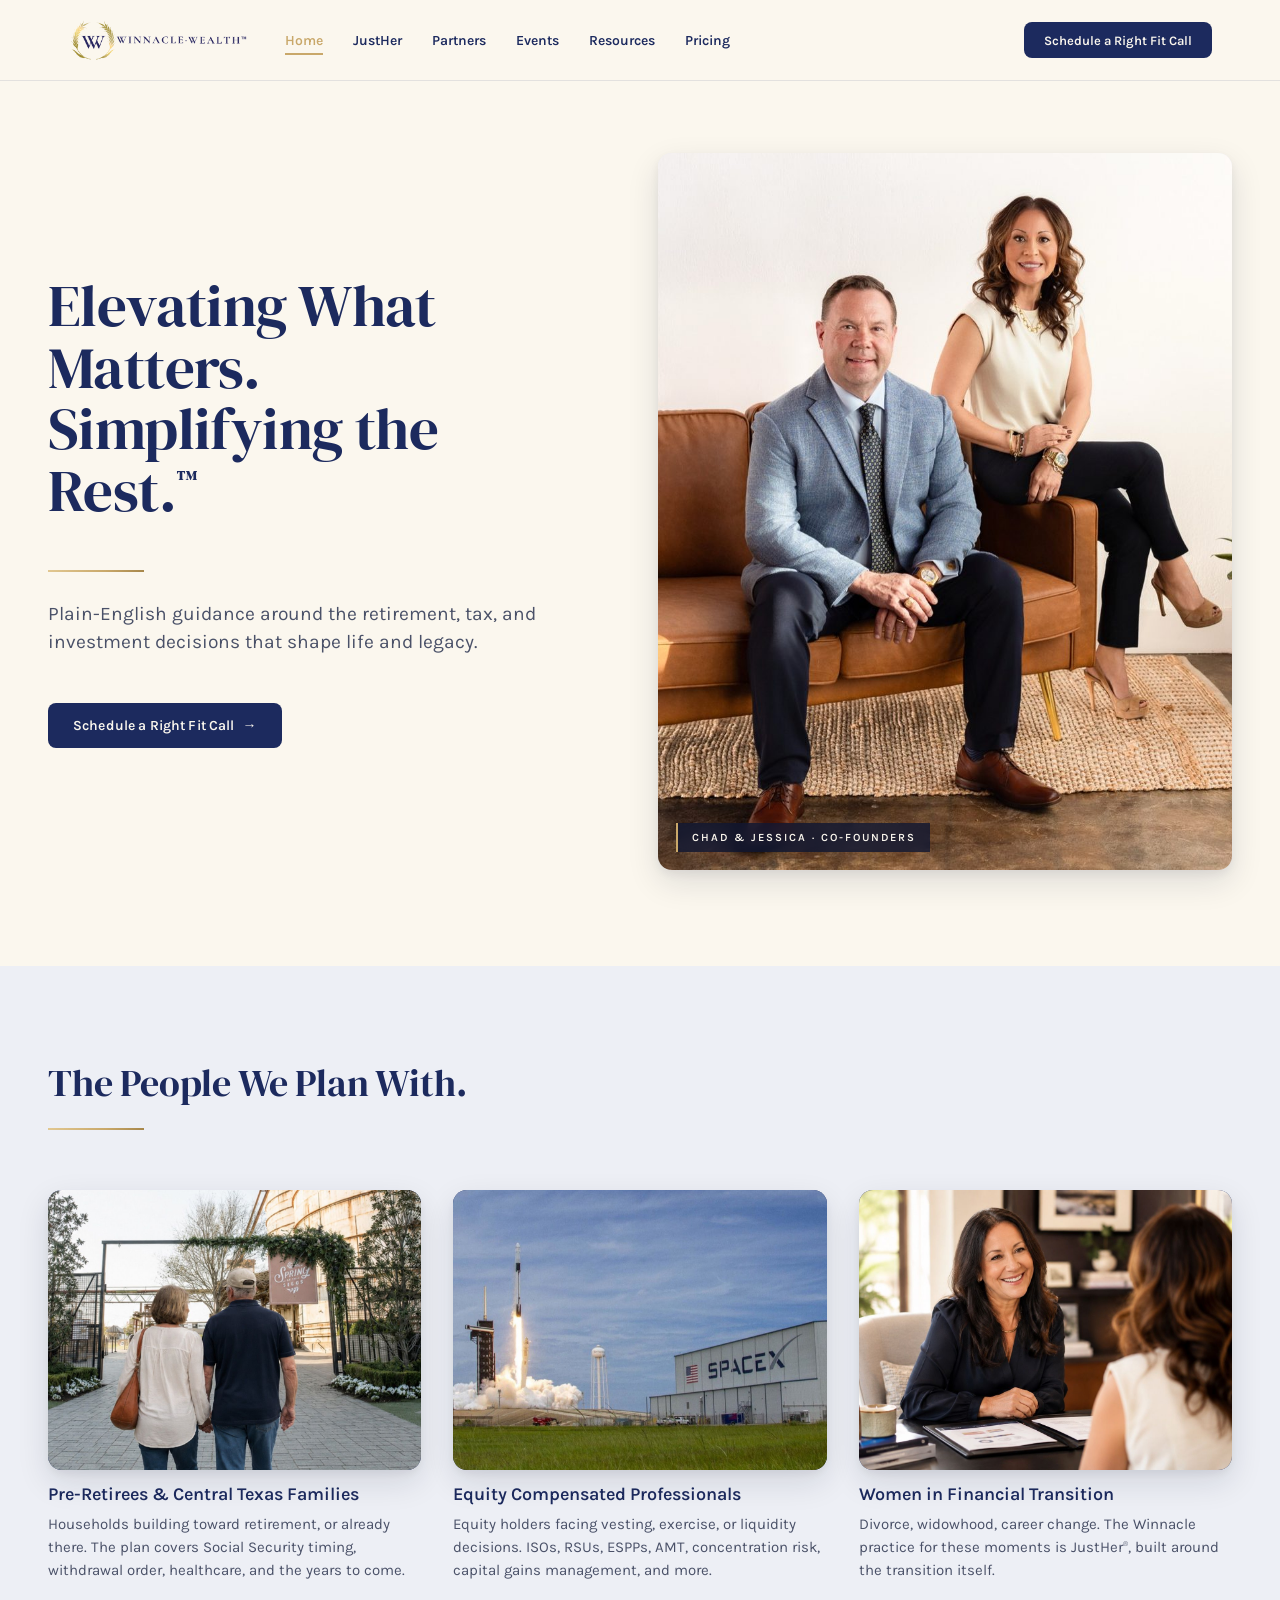
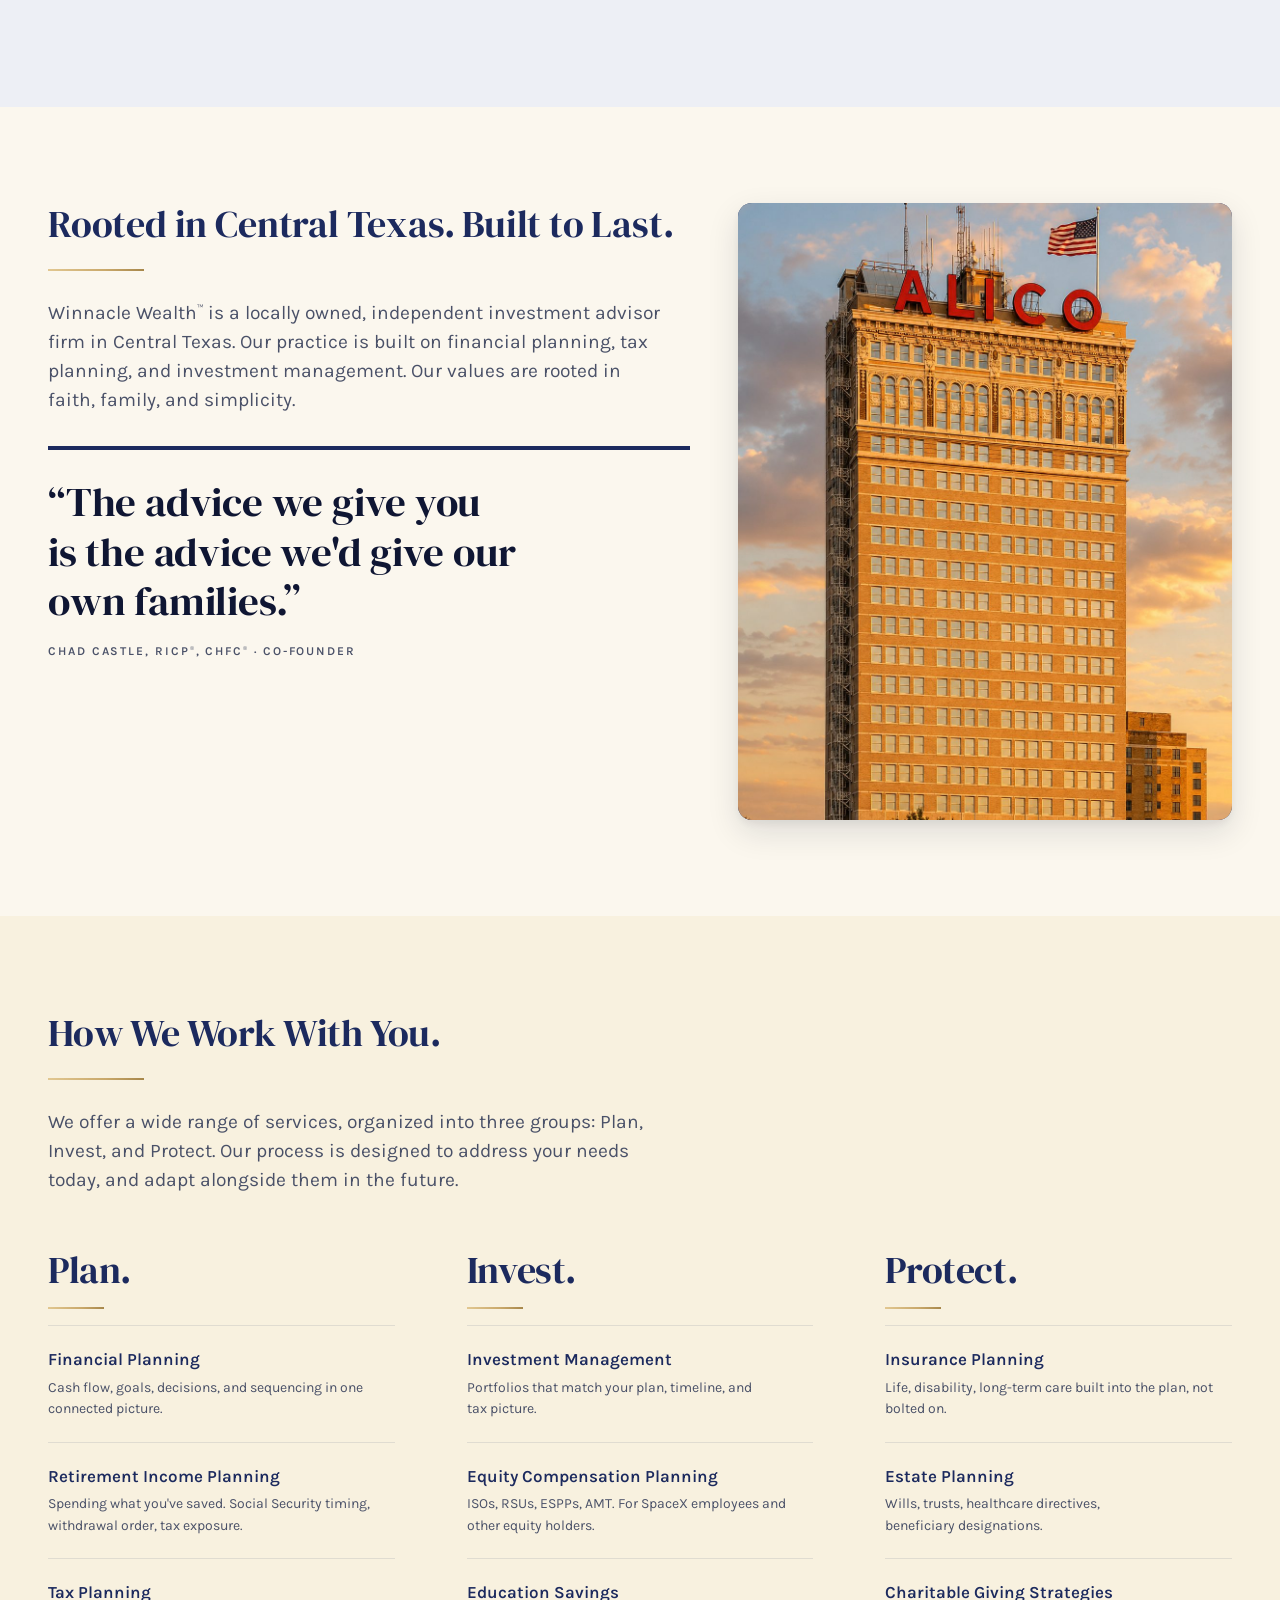
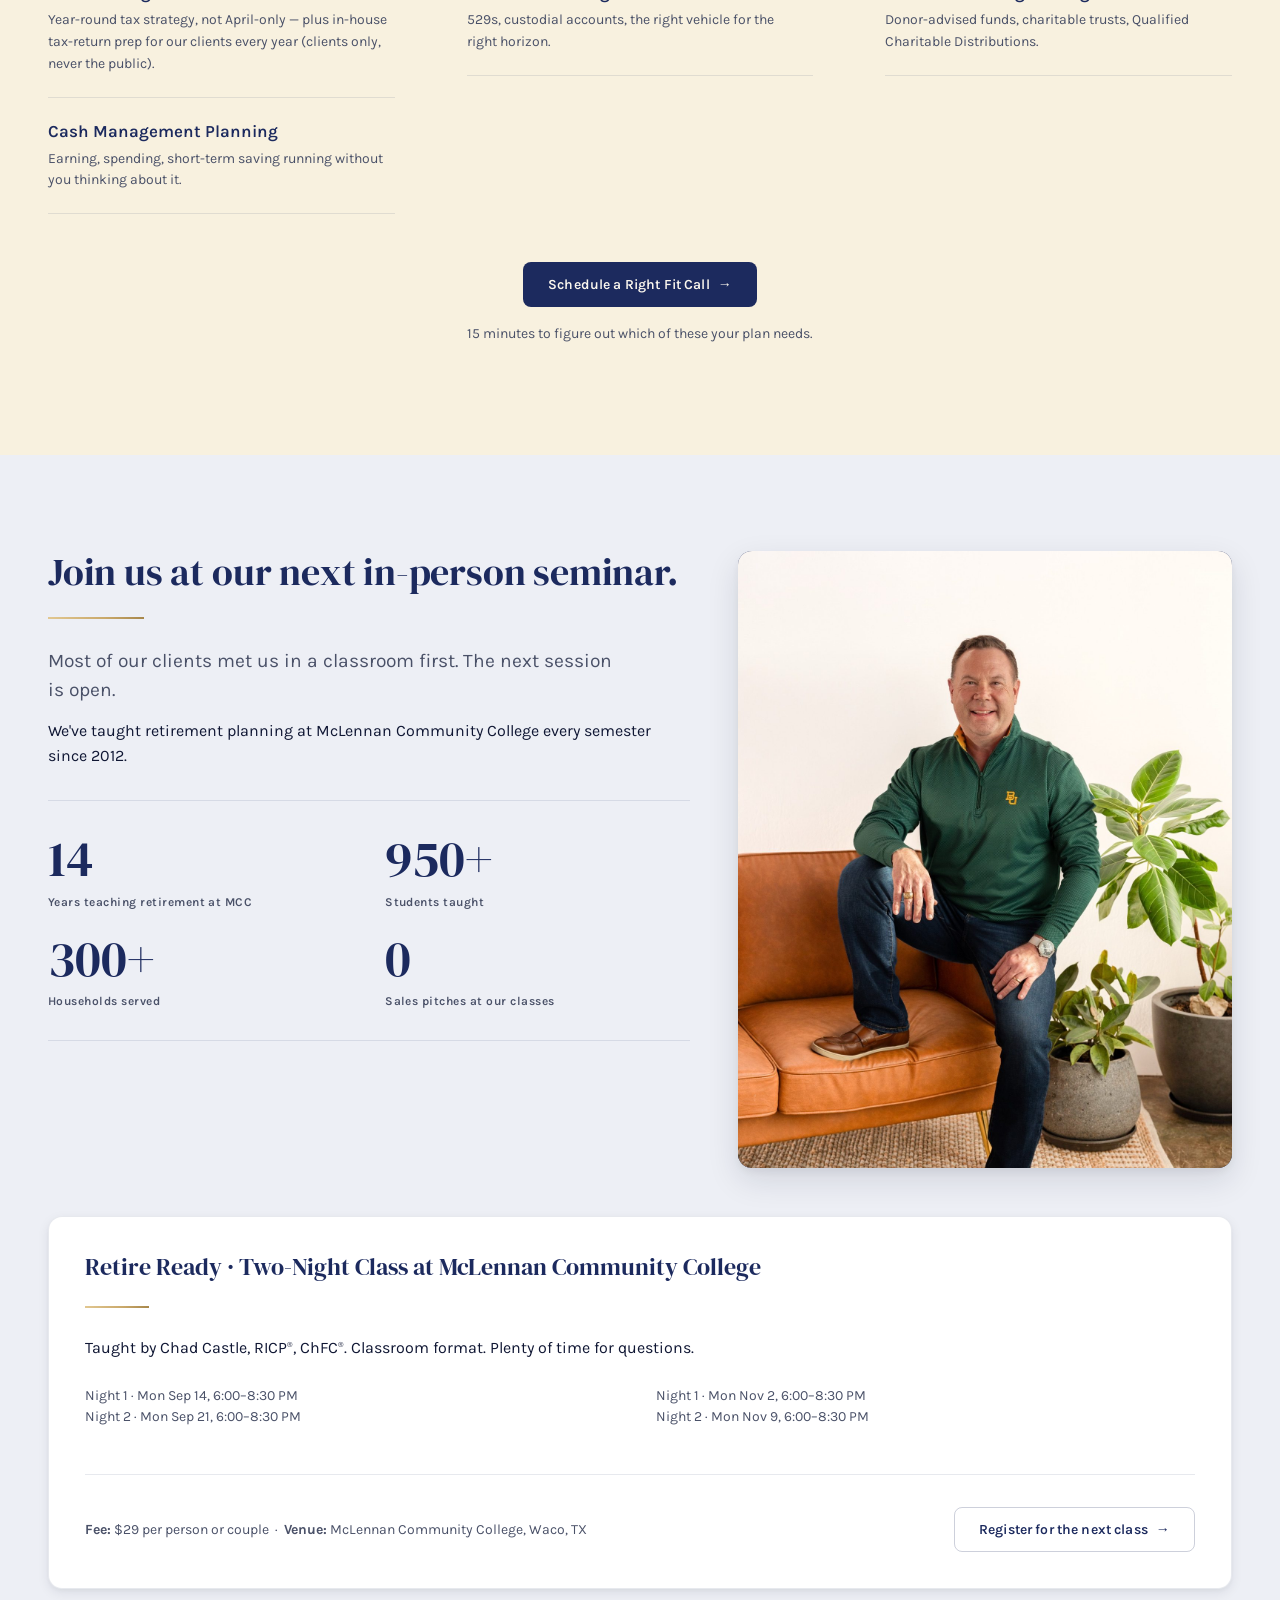
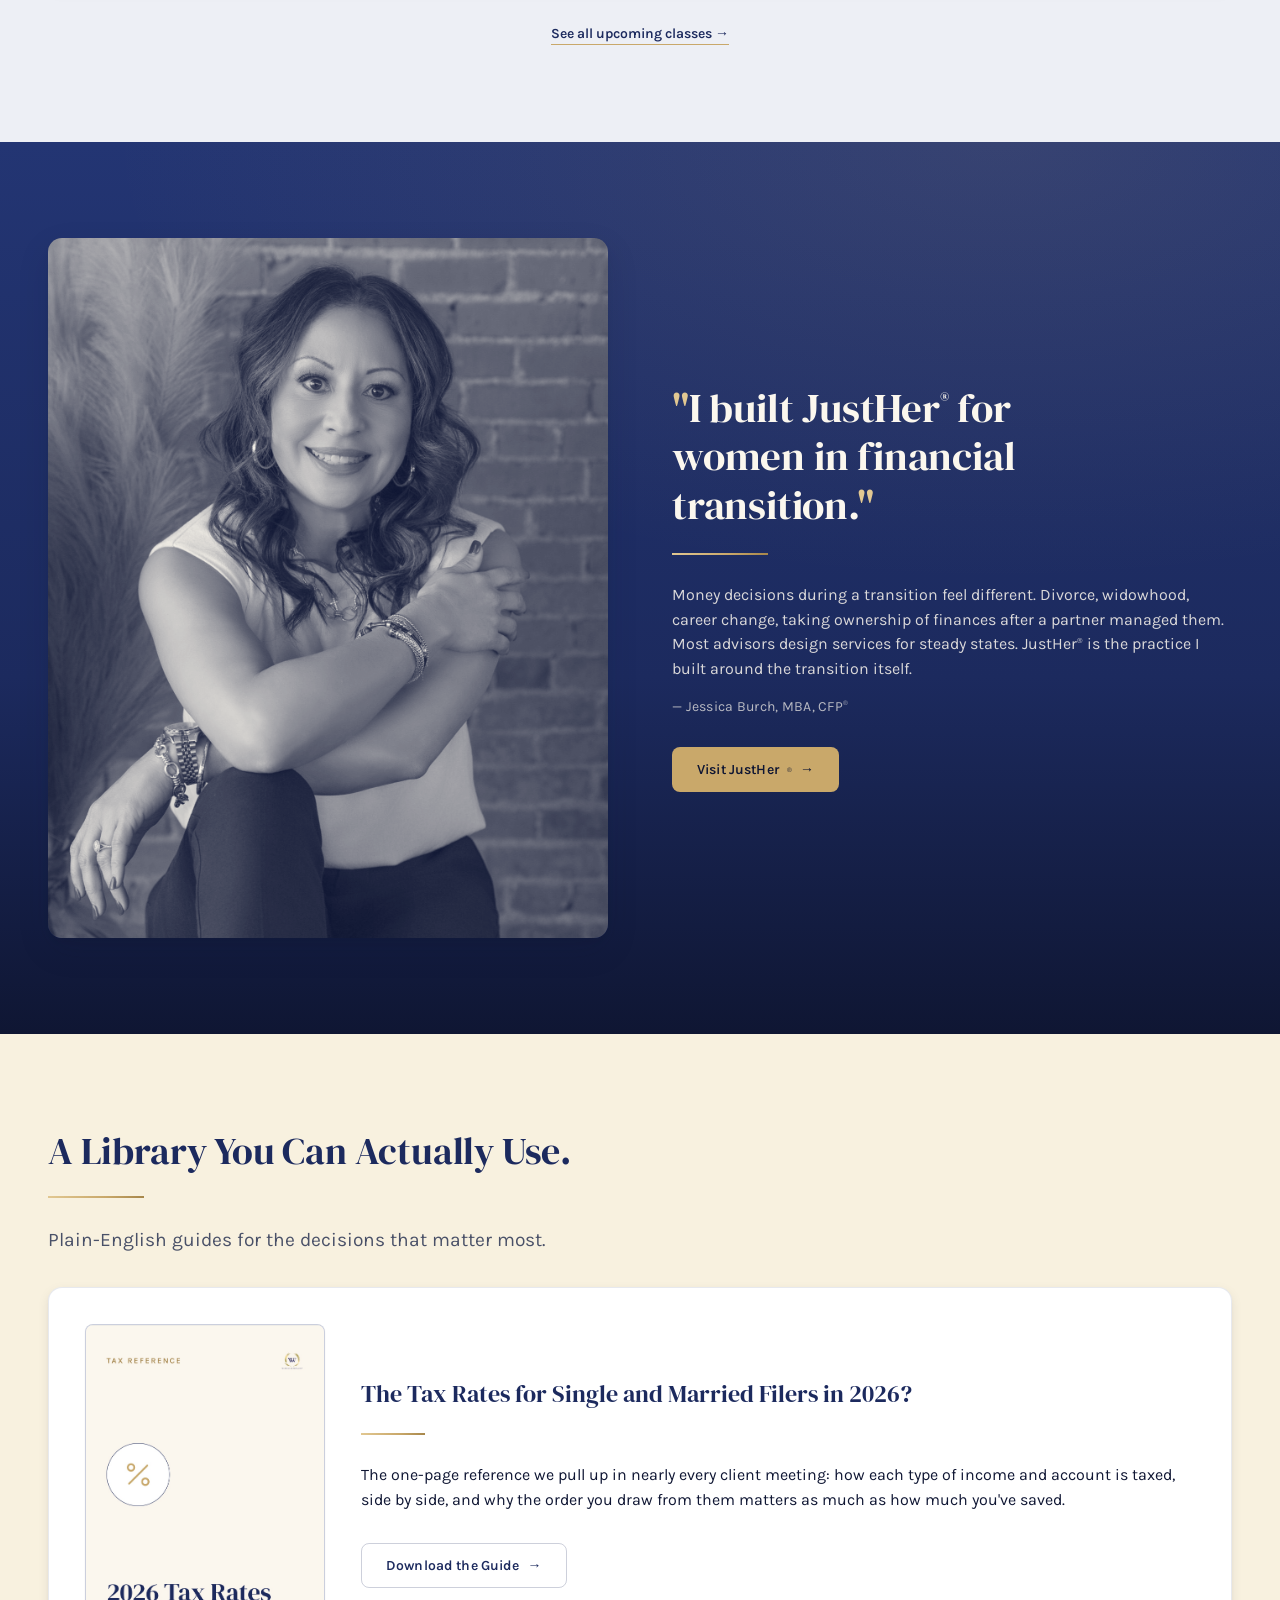
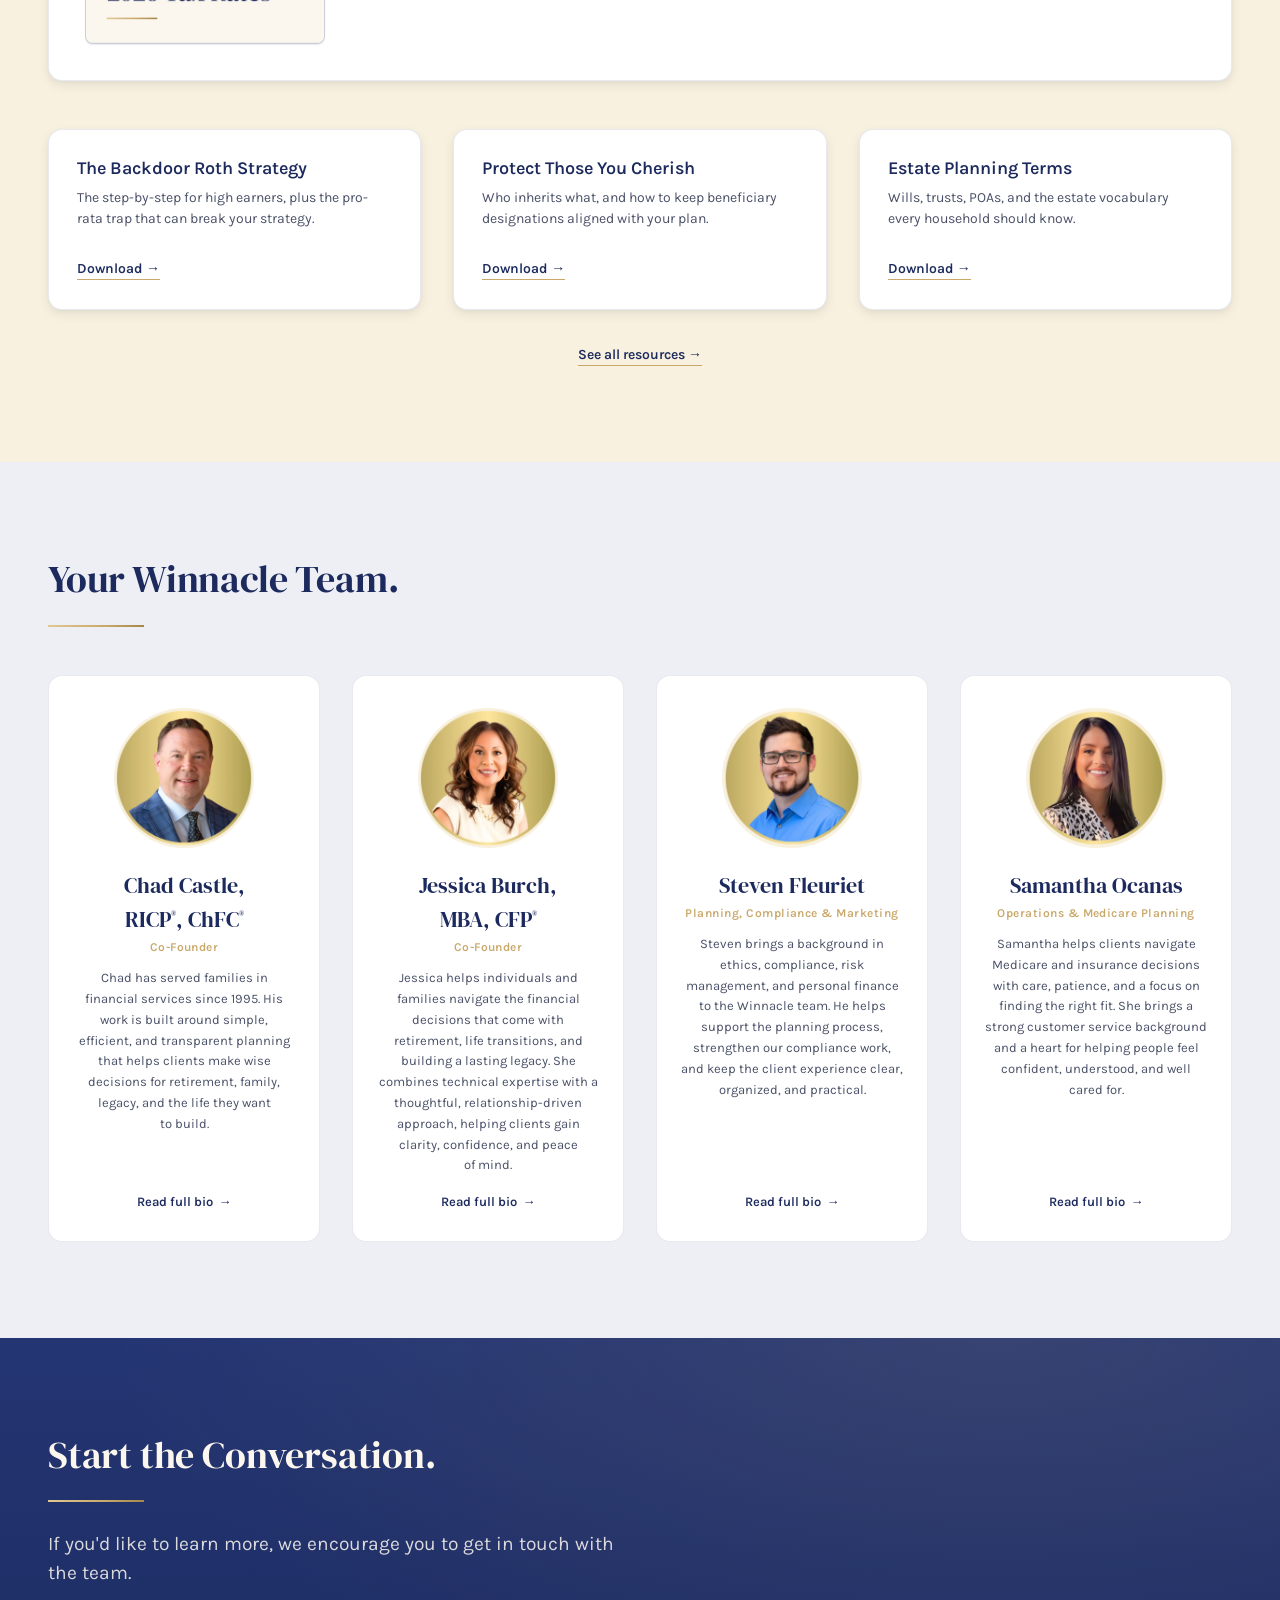
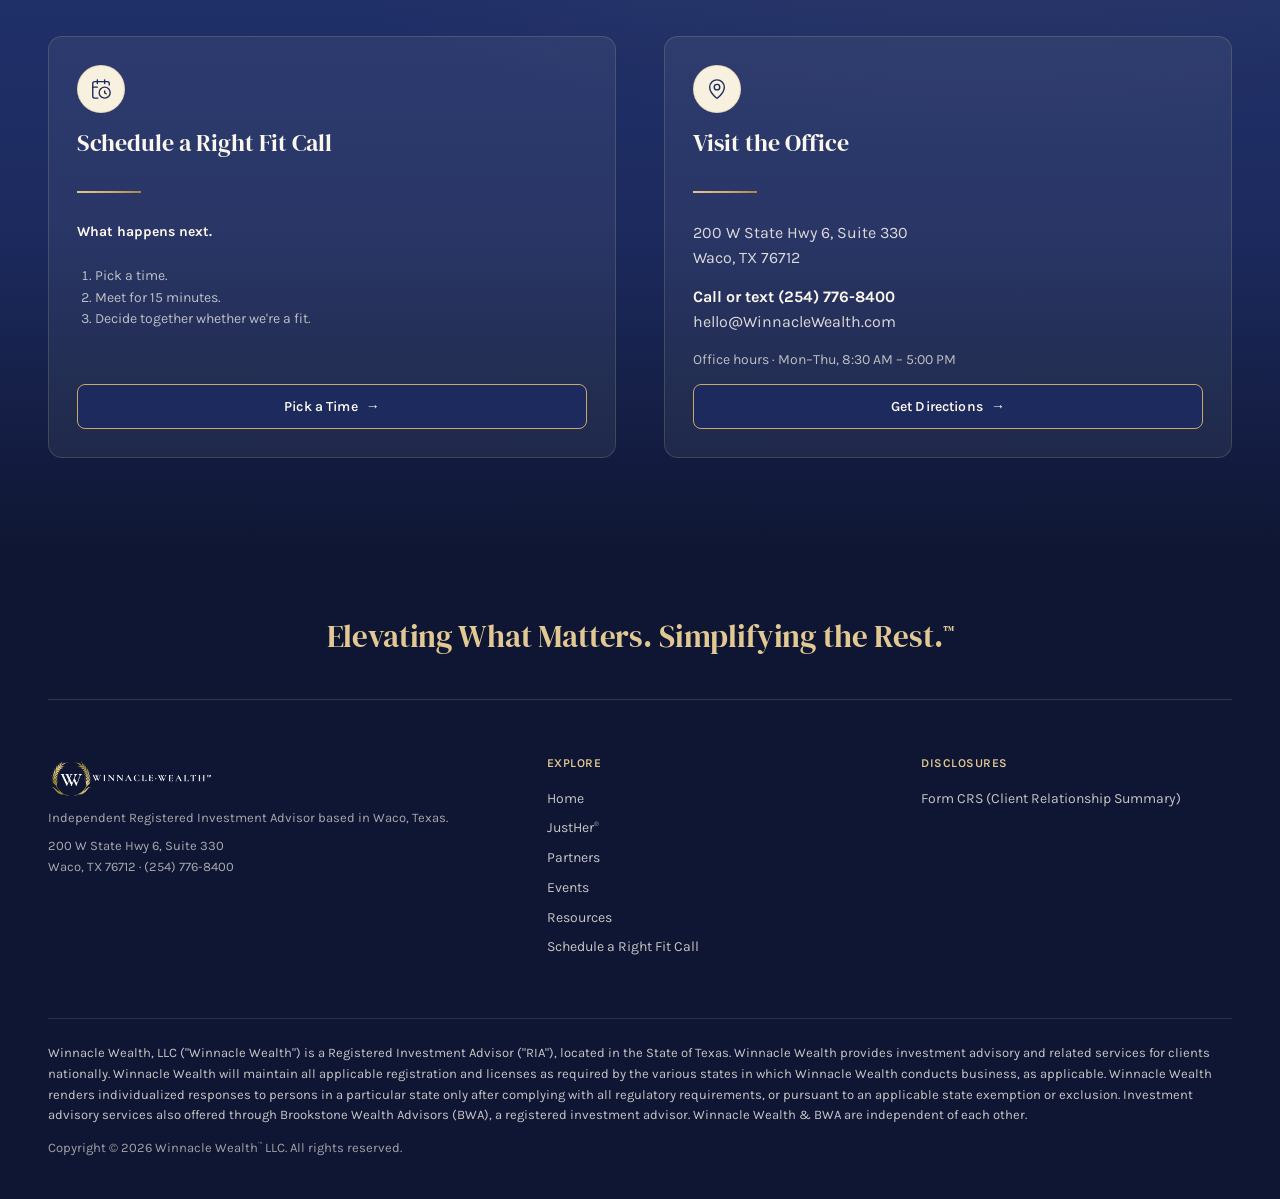
==== index.html @ 85728e02 "Homepage team: add full-bio modals + enlarge nav logo Rework the team section so each card carries t" ====
<!doctype html>
<html lang="en">
<head>
<meta charset="utf-8" />
<meta name="viewport" content="width=device-width,initial-scale=1" />
<title>Winnacle Wealth — Financial Planning Rooted in Faith, Family, and Simplicity</title>
<meta name="description" content="Winnacle Wealth is an independent Registered Investment Advisor in Waco, Texas. Plain-English retirement income, tax, and investment planning." />
<meta name="theme-color" content="#1C2A5E" />
<meta property="og:type" content="website" />
<meta property="og:title" content="Winnacle Wealth — Financial Planning Rooted in Faith, Family, and Simplicity" />
<meta property="og:description" content="Winnacle Wealth is an independent Registered Investment Advisor in Waco, Texas. Plain-English retirement income, tax, and investment planning." />
<link rel="icon" type="image/png" href="assets/favicon.png" />
<link rel="apple-touch-icon" href="assets/apple-touch-icon.png" />
<link rel="preload" href="fonts/Karla-VariableFont_wght.ttf" as="font" type="font/ttf" crossorigin />
<link rel="preload" href="fonts/DMSerifDisplay-Regular.ttf" as="font" type="font/ttf" crossorigin />
<link rel="stylesheet" href="colors_and_type.css" />
<link rel="stylesheet" href="site.css" />
<script src="site.js" defer></script>
</head>
<body>
<svg class="ww-filter-defs" xmlns="http://www.w3.org/2000/svg" width="0" height="0" aria-hidden="true" focusable="false"><defs>
    
    <filter id="ww-duotone-navy" color-interpolation-filters="sRGB">
      <feColorMatrix type="matrix" values="&#xA;        0.299 0.587 0.114 0 0&#xA;        0.299 0.587 0.114 0 0&#xA;        0.299 0.587 0.114 0 0&#xA;        0     0     0     1 0"></feColorMatrix>
      <feComponentTransfer>
        <feFuncR type="table" tableValues="0.059 0.984"></feFuncR>
        <feFuncG type="table" tableValues="0.086 0.969"></feFuncG>
        <feFuncB type="table" tableValues="0.200 0.933"></feFuncB>
      </feComponentTransfer>
    </filter>
    
    <filter id="ww-duotone-navy-gold" color-interpolation-filters="sRGB">
      <feColorMatrix type="matrix" values="&#xA;        0.299 0.587 0.114 0 0&#xA;        0.299 0.587 0.114 0 0&#xA;        0.299 0.587 0.114 0 0&#xA;        0     0     0     1 0"></feColorMatrix>
      <feComponentTransfer>
        <feFuncR type="table" tableValues="0.059 0.788"></feFuncR>
        <feFuncG type="table" tableValues="0.086 0.659"></feFuncG>
        <feFuncB type="table" tableValues="0.200 0.416"></feFuncB>
      </feComponentTransfer>
    </filter>
  </defs></svg>
<nav class="topnav">
    <div class="inner">
      <a href="index.html"><img src="assets/logo-horz-navy-gold.png" alt="Winnacle Wealth" /></a>
      <ul>
        <li><a href="index.html" class="is-current">Home</a></li>
        <li><a href="justher.html">JustHer</a></li>
        <li><a href="partners.html">Partners</a></li>
        <li><a href="events.html">Events</a></li>
        <li><a href="resources.html">Resources</a></li>
        <li><a href="pricing.html">Pricing</a></li>
      </ul>
      <a href="right-fit.html" class="nav-cta">Schedule a Right Fit Call</a>
    </div>
  </nav>

  <!-- 01 Hero — full-color brick portrait, the brand's earned moment -->
  <header class="hero-split">
    <div class="hero-split-inner">
      <div class="hero-split-copy">
        <h1>Elevating What Matters.<br />Simplifying the Rest.<sup class="tm">™</sup></h1>
        <hr class="rule-gold" />
        <p class="lede">Plain-English guidance around the retirement, tax, and investment decisions that shape life and legacy.</p>
        <div class="hero-actions">
          <a href="right-fit.html" class="btn btn--navy">Schedule a Right Fit Call <span class="arrow">→</span></a>
        </div>
      </div>
      <div class="hero-split-photo">
        <img fetchpriority="high" src="assets/photo-team-caramel-couch.jpg" alt="Chad Castle and Jessica Burch of Winnacle Wealth" />
        <div class="photo-stamp">Chad &amp; Jessica · Co-Founders</div>
      </div>
    </div>
  </header>

  <!-- 02 Who We Help -->
  <section class="sec band-tint">
    <div class="wrap">
      <h2>The People We Plan With.</h2>
      <hr class="rule-gold" />
      <div class="cols-3 mt-32">
        <div class="tile">
          <div class="photo" style="aspect-ratio: 4/3;"><img loading="lazy" src="assets/persona-families.jpg" alt="A couple walking together at the Magnolia Silos in Waco" /></div>
          <h4>Pre-Retirees & Central Texas Families</h4>
          <p>Households building toward retirement, or already there. The plan covers Social Security timing, withdrawal order, healthcare, and the years to come.</p>
        </div>
        <div class="tile">
          <div class="photo" style="aspect-ratio: 4/3;"><img loading="lazy" src="assets/persona-equity.jpg" alt="A SpaceX rocket launching" /></div>
          <h4>Equity Compensated Professionals</h4>
          <p>Equity holders facing vesting, exercise, or liquidity decisions. ISOs, RSUs, ESPPs, AMT, concentration risk, capital gains management, and more.</p>
        </div>
        <div class="tile">
          <div class="photo" style="aspect-ratio: 4/3;"><img loading="lazy" src="assets/persona-women.jpg" alt="An advisor meeting with a woman client across a table" /></div>
          <h4>Women in Financial Transition</h4>
          <p>Divorce, widowhood, career change. The Winnacle practice for these moments is JustHer<sup class="tm">®</sup>, built around the transition itself.</p>
        </div>
      </div>
    </div>
  </section>

  <!-- 03 Who We Are -->
  <section class="sec">
    <div class="wrap">
      <div class="cols-2 cols-hero">
        <div>
          <h2>Rooted in Central Texas. Built to Last.</h2>
          <hr class="rule-gold" />
          <p class="lede">Winnacle Wealth<sup class="tm">™</sup> is a locally owned, independent investment advisor firm in Central Texas. Our practice is built on financial planning, tax planning, and investment management. Our values are rooted in faith, family, and simplicity.</p>
          <div class="brand-quote-block">
            <p class="brand-quote">&ldquo;The advice we give you is the advice we'd give our own families.&rdquo;</p>
            <p class="brand-quote-attrib">Chad Castle, RICP<sup class="tm">®</sup>, ChFC<sup class="tm">®</sup> · Co-Founder</p>
          </div>
        </div>
        <div class="photo photo--full" style="aspect-ratio: 4/5;">
          <img loading="lazy" src="assets/waco-alico.jpg" alt="The historic ALICO building, an iconic Waco landmark, at golden hour" />
        </div>
      </div>
    </div>
  </section>

  <!-- 04 Services -->
  <section id="services" class="sec band-gold">
    <div class="wrap">
      <h2>How We Work With You.</h2>
      <hr class="rule-gold" />
      <p class="lede">We offer a wide range of services, organized into three groups: Plan, Invest, and Protect. Our process is designed to address your needs today, and adapt alongside them in the future.</p>

      <div class="services-ledger">

        <div class="svc-col">
          <h3 class="svc-col-heading">Plan.</h3>
          <hr class="svc-col-rule" />
          <div class="svc-entry">
            <div>
              <h4 class="svc-name">Financial Planning</h4>
              <p class="svc-desc">Cash flow, goals, decisions, and sequencing in one connected picture.</p>
            </div>
          </div>
          <div class="svc-entry">
            <div>
              <h4 class="svc-name">Retirement Income Planning</h4>
              <p class="svc-desc">Spending what you've saved. Social Security timing, withdrawal order, tax exposure.</p>
            </div>
          </div>
          <div class="svc-entry">
            <div>
              <h4 class="svc-name">Tax Planning</h4>
              <p class="svc-desc">Year-round tax strategy, not April-only — plus in-house tax-return prep for our clients every year (clients only, never the public).</p>
            </div>
          </div>
          <div class="svc-entry">
            <div>
              <h4 class="svc-name">Cash Management Planning</h4>
              <p class="svc-desc">Earning, spending, short-term saving running without you thinking about it.</p>
            </div>
          </div>
        </div>

        <div class="svc-col">
          <h3 class="svc-col-heading">Invest.</h3>
          <hr class="svc-col-rule" />
          <div class="svc-entry">
            <div>
              <h4 class="svc-name">Investment Management</h4>
              <p class="svc-desc">Portfolios that match your plan, timeline, and tax picture.</p>
            </div>
          </div>
          <div class="svc-entry">
            <div>
              <h4 class="svc-name">Equity Compensation Planning</h4>
              <p class="svc-desc">ISOs, RSUs, ESPPs, AMT. For SpaceX employees and other equity holders.</p>
            </div>
          </div>
          <div class="svc-entry">
            <div>
              <h4 class="svc-name">Education Savings</h4>
              <p class="svc-desc">529s, custodial accounts, the right vehicle for the right horizon.</p>
            </div>
          </div>
        </div>

        <div class="svc-col">
          <h3 class="svc-col-heading">Protect.</h3>
          <hr class="svc-col-rule" />
          <div class="svc-entry">
            <div>
              <h4 class="svc-name">Insurance Planning</h4>
              <p class="svc-desc">Life, disability, long-term care built into the plan, not bolted on.</p>
            </div>
          </div>
          <div class="svc-entry">
            <div>
              <h4 class="svc-name">Estate Planning</h4>
              <p class="svc-desc">Wills, trusts, healthcare directives, beneficiary designations.</p>
            </div>
          </div>
          <div class="svc-entry">
            <div>
              <h4 class="svc-name">Charitable Giving Strategies</h4>
              <p class="svc-desc">Donor-advised funds, charitable trusts, Qualified Charitable Distributions.</p>
            </div>
          </div>
        </div>

      </div>

      <div class="center mt-48">
        <a href="right-fit.html" class="btn btn--navy">Schedule a Right Fit Call <span class="arrow">→</span></a>
        <p class="body-sm mt-16">15 minutes to figure out which of these your plan needs.</p>
      </div>
    </div>
  </section>

  <!-- 05 Events -->
  <section class="sec band-tint">
    <div class="wrap">
      <div class="cols-2 cols-hero">
        <div>
          <h2>Join us at our next in-person seminar.</h2>
          <hr class="rule-gold" />
          <p class="lede">Most of our clients met us in a classroom first. The next session is open.</p>
          <p>We've taught retirement planning at McLennan Community College every semester since 2012.</p>

          <div class="stats stats--2x2 mt-32">
            <div class="stat"><div class="n">14</div><div class="l">Years teaching retirement at MCC</div></div>
            <div class="stat"><div class="n">950+</div><div class="l">Students taught</div></div>
            <div class="stat"><div class="n">300+</div><div class="l">Households served</div></div>
            <div class="stat"><div class="n">0</div><div class="l">Sales pitches at our classes</div></div>
          </div>
        </div>
        <div class="photo photo--full" style="aspect-ratio: 4/5;">
          <img loading="lazy" src="assets/photo-chad-baylor-casual.jpg" alt="Chad Castle, RICP — Co-Founder, Winnacle Wealth" style="object-position: center top;" />
        </div>
      </div>

      <div class="card mt-48" style="padding: 36px;">
        <h3>Retire Ready · Two-Night Class at McLennan Community College</h3>
        <hr class="rule-gold rule-gold--sm" />
        <p>Taught by Chad Castle, RICP<sup class="tm">®</sup>, ChFC<sup class="tm">®</sup>. Classroom format. Plenty of time for questions.</p>
        <div class="cols-2 mt-24" style="gap:32px;">
          <div>
            <p class="body-sm">Night 1 · Mon Sep 14, 6:00–8:30 PM<br />Night 2 · Mon Sep 21, 6:00–8:30 PM</p>
          </div>
          <div>
            <p class="body-sm">Night 1 · Mon Nov 2, 6:00–8:30 PM<br />Night 2 · Mon Nov 9, 6:00–8:30 PM</p>
          </div>
        </div>
        <hr class="rule-soft" />
        <div class="flex-between">
          <p class="body-sm" style="margin:0;"><strong>Fee:</strong> $29 per person or couple &nbsp;·&nbsp; <strong>Venue:</strong> McLennan Community College, Waco, TX</p>
          <a href="#" class="btn btn--ghost">Register for the next class <span class="arrow">→</span></a>
        </div>
      </div>

      <div class="center mt-32"><a href="events.html" class="btn-link">See all upcoming classes →</a></div>
    </div>
  </section>

  <!-- 06 JustHer (dark) -->
  <section class="sec band-dark">
    <div class="wrap">
      <div class="cols-2" style="align-items:center; gap: 64px;">
        <div class="photo photo--duotone" style="aspect-ratio: 4/5;">
          <img loading="lazy" src="assets/photo-jessica-brick-pampas.jpg" alt="Jessica Burch, founder of JustHer" />
        </div>
        <div>
          <h2 class="pull"><span class="open">"</span>I built JustHer<sup class="tm">®</sup> for women in financial transition.<span class="open">"</span></h2>
          <hr class="rule-gold" />
          <p>Money decisions during a transition feel different. Divorce, widowhood, career change, taking ownership of finances after a partner managed them. Most advisors design services for steady states. JustHer<sup class="tm">®</sup> is the practice I built around the transition itself.</p>
          <p class="attrib mt-16">— Jessica Burch, MBA, CFP<sup class="tm">®</sup></p>
          <div class="hero-actions">
            <a href="justher.html" class="btn btn--gold">Visit JustHer<sup class="tm">®</sup> <span class="arrow">→</span></a>
          </div>
        </div>
      </div>
    </div>
  </section>

  <!-- 07 Resources -->
  <section class="sec band-gold">
    <div class="wrap">
      <h2>A Library You Can Actually Use.</h2>
      <hr class="rule-gold" />
      <p class="lede">Plain-English guides for the decisions that matter most.</p>

      <div class="card mt-32" style="padding: 36px; display: grid; grid-template-columns: 240px 1fr; gap: 36px; align-items: center;">
        <div class="guide-cover" style="margin: 0;"><img src="guides/covers/2026-tax-rates.jpg" alt="2026 Tax Rates — guide cover" loading="lazy" /></div>
        <div>
          <h3>The Tax Rates for Single and Married Filers in 2026?</h3>
          <hr class="rule-gold rule-gold--sm" />
          <p>The one-page reference we pull up in nearly every client meeting: how each type of income and account is taxed, side by side, and why the order you draw from them matters as much as how much you've saved.</p>
          <a href="guides/2026-tax-rates.pdf" target="_blank" rel="noopener" class="btn btn--ghost mt-16">Download the Guide <span class="arrow">→</span></a>
        </div>
      </div>

      <div class="cols-3 mt-48">
        <div class="card">
          <h4>The Backdoor Roth Strategy</h4>
          <p class="body-sm">The step-by-step for high earners, plus the pro-rata trap that can break your strategy.</p>
          <a href="guides/backdoor-roth-strategy.pdf" target="_blank" rel="noopener" class="btn-link mt-16">Download →</a>
        </div>
        <div class="card">
          <h4>Protect Those You Cherish</h4>
          <p class="body-sm">Who inherits what, and how to keep beneficiary designations aligned with your plan.</p>
          <a href="guides/protect-those-you-cherish.pdf" target="_blank" rel="noopener" class="btn-link mt-16">Download →</a>
        </div>
        <div class="card">
          <h4>Estate Planning Terms</h4>
          <p class="body-sm">Wills, trusts, POAs, and the estate vocabulary every household should know.</p>
          <a href="guides/estate-planning-terms.pdf" target="_blank" rel="noopener" class="btn-link mt-16">Download →</a>
        </div>
      </div>

      <div class="center mt-32"><a href="resources.html" class="btn-link">See all resources →</a></div>
    </div>
  </section>

  <!-- 08 Team -->
  <section class="sec band-tint">
    <div class="wrap">
      <h2>Your Winnacle Team.</h2>
      <hr class="rule-gold" />

      <div class="team-grid mt-48">
        <div class="team-card">
          <div class="team-photo"><img loading="lazy" src="assets/team-chad-castle.webp" alt="Chad Castle, RICP" /></div>
          <p class="team-name">Chad Castle, RICP<sup class="tm">®</sup>, ChFC<sup class="tm">®</sup></p>
          <p class="team-role">Co-Founder</p>
          <p class="team-bio">Chad has served families in financial services since 1995. His work is built around simple, efficient, and transparent planning that helps clients make wise decisions for retirement, family, legacy, and the life they want to build.</p>
          <button type="button" class="btn-link team-bio-toggle" data-bio="bio-chad" aria-haspopup="dialog">Read full bio <span class="arrow">→</span></button>
        </div>
        <div class="team-card">
          <div class="team-photo"><img loading="lazy" src="assets/team-jessica-burch.webp" alt="Jessica Burch, CFP" /></div>
          <p class="team-name">Jessica Burch, MBA, CFP<sup class="tm">®</sup></p>
          <p class="team-role">Co-Founder</p>
          <p class="team-bio">Jessica helps individuals and families navigate the financial decisions that come with retirement, life transitions, and building a lasting legacy. She combines technical expertise with a thoughtful, relationship-driven approach, helping clients gain clarity, confidence, and peace of mind.</p>
          <button type="button" class="btn-link team-bio-toggle" data-bio="bio-jessica" aria-haspopup="dialog">Read full bio <span class="arrow">→</span></button>
        </div>
        <div class="team-card">
          <div class="team-photo"><img loading="lazy" src="assets/team-steven-fleuriet.webp" alt="Steven Fleuriet" /></div>
          <p class="team-name">Steven Fleuriet</p>
          <p class="team-role">Planning, Compliance &amp; Marketing</p>
          <p class="team-bio">Steven brings a background in ethics, compliance, risk management, and personal finance to the Winnacle team. He helps support the planning process, strengthen our compliance work, and keep the client experience clear, organized, and practical.</p>
          <button type="button" class="btn-link team-bio-toggle" data-bio="bio-steven" aria-haspopup="dialog">Read full bio <span class="arrow">→</span></button>
        </div>
        <div class="team-card">
          <div class="team-photo"><img loading="lazy" src="assets/team-samantha-ocanas.webp" alt="Samantha Ocanas" /></div>
          <p class="team-name">Samantha Ocanas</p>
          <p class="team-role">Operations &amp; Medicare Planning</p>
          <p class="team-bio">Samantha helps clients navigate Medicare and insurance decisions with care, patience, and a focus on finding the right fit. She brings a strong customer service background and a heart for helping people feel confident, understood, and well cared for.</p>
          <button type="button" class="btn-link team-bio-toggle" data-bio="bio-samantha" aria-haspopup="dialog">Read full bio <span class="arrow">→</span></button>
        </div>
      </div>
    </div>
  </section>

  <!-- Team bio modals — full biographies, opened from the cards above -->
  <dialog class="bio-modal" id="bio-chad" aria-labelledby="bio-chad-name">
    <div class="bio-modal-inner">
      <button type="button" class="bio-modal-close" aria-label="Close biography">&times;</button>
      <div class="bio-modal-head">
        <div class="bio-modal-photo"><img loading="lazy" src="assets/team-chad-castle.webp" alt="Chad Castle, RICP" /></div>
        <div>
          <p class="bio-modal-name" id="bio-chad-name">Chad Castle, RICP<sup class="tm">®</sup>, ChFC<sup class="tm">®</sup></p>
          <p class="bio-modal-role">Co-Founder</p>
        </div>
      </div>
      <div class="bio-modal-body">
        <p>Chad grew up in a small town in northeast Texas. In high school, he played football and baseball, stocked grocery shelves on weeknights, and drove tractors and grain trucks on the weekends. He was Valedictorian of his class, though his kids like to point out that there were only 37 students in his graduating class.</p>
        <p>Chad attended Baylor University, where he paid for school through student loans and by waiting tables at nights and on weekends. During his limited free time, he was a founding member of the Baylor Rugby Club and served as an officer in Sigma Nu Fraternity.</p>
        <p>He earned his BBA with a double major in Financial Services and Planning and Insurance Studies. Not long after, he married his &ldquo;Baylor Beauty,&rdquo; which he still considers one of the best decisions of his life. More than 30 years and four kids later, Chad spends much of his time working, cheering on his family, and keeping up with Baylor tuition bills, baseball, and football.</p>
        <p>He also teaches retirement planning courses every semester at McLennan Community College, where many of his students are Baby Boomers preparing for or already living in retirement. After class, he often hears some version of the same comment: &ldquo;We wish we would have taken this class twenty years ago.&rdquo;</p>
      </div>
    </div>
  </dialog>

  <dialog class="bio-modal" id="bio-jessica" aria-labelledby="bio-jessica-name">
    <div class="bio-modal-inner">
      <button type="button" class="bio-modal-close" aria-label="Close biography">&times;</button>
      <div class="bio-modal-head">
        <div class="bio-modal-photo"><img loading="lazy" src="assets/team-jessica-burch.webp" alt="Jessica Burch, CFP" /></div>
        <div>
          <p class="bio-modal-name" id="bio-jessica-name">Jessica Burch, MBA, CFP<sup class="tm">®</sup></p>
          <p class="bio-modal-role">Co-Founder</p>
        </div>
      </div>
      <div class="bio-modal-body">
        <p>Jessica earned her Bachelor of Business Administration from Texas State University and later received her Master of Business Administration from Tarleton State University.</p>
        <p>She is a CERTIFIED FINANCIAL PLANNER&trade; professional, Investment Advisor Representative, holder of the Series 65 securities license, and is licensed in Life, Accident, and Health Insurance.</p>
        <p>With a background in financial planning and tax preparation, Jessica specializes in helping clients bring all aspects of their financial lives together. Her work focuses on retirement planning, retirement income strategies, tax planning, investment management, insurance analysis, and navigating major life transitions. She is passionate about helping clients simplify complex financial decisions so they can move forward with greater confidence and purpose.</p>
        <p>Jessica believes financial planning is about more than numbers. It is about understanding what matters most to each client and creating a plan that supports their goals, values, and vision for the future. She is known for her attention to detail, practical guidance, and genuine care for the people she serves.</p>
        <p>Jessica has been married to her high school sweetheart for more than 27 years. Together, they have three sons and enjoy spending time with family, serving in their community, and making memories together.</p>
      </div>
    </div>
  </dialog>

  <dialog class="bio-modal" id="bio-steven" aria-labelledby="bio-steven-name">
    <div class="bio-modal-inner">
      <button type="button" class="bio-modal-close" aria-label="Close biography">&times;</button>
      <div class="bio-modal-head">
        <div class="bio-modal-photo"><img loading="lazy" src="assets/team-steven-fleuriet.webp" alt="Steven Fleuriet" /></div>
        <div>
          <p class="bio-modal-name" id="bio-steven-name">Steven Fleuriet</p>
          <p class="bio-modal-role">Planning, Compliance &amp; Marketing</p>
        </div>
      </div>
      <div class="bio-modal-body">
        <p>Steven is a Waco native who earned both his Bachelor of Science and Master of Science degrees from Sam Houston State University in Huntsville, Texas.</p>
        <p>Before joining Winnacle Wealth, Steven spent ten years in risk-focused roles, including corporate security, occupational safety, and corporate ethics and compliance. His work eventually led him to serve as Global Director of Ethics and Compliance for a UK-based global manufacturing company.</p>
        <p>A longtime student of personal finance, Steven changed careers to do work closer to the conversations that shape people&rsquo;s real lives: retirement, taxes, investments, and long-term planning. He is a Candidate for CFP<sup class="tm">®</sup> certification and supports the Winnacle team through financial planning, compliance, marketing, and client service.</p>
        <p>Steven lives in the Houston area. Outside of work, he enjoys gravel cycling, refurbishing lawn mowers, volunteering, and tackling DIY projects around the house.</p>
      </div>
    </div>
  </dialog>

  <dialog class="bio-modal" id="bio-samantha" aria-labelledby="bio-samantha-name">
    <div class="bio-modal-inner">
      <button type="button" class="bio-modal-close" aria-label="Close biography">&times;</button>
      <div class="bio-modal-head">
        <div class="bio-modal-photo"><img loading="lazy" src="assets/team-samantha-ocanas.webp" alt="Samantha Ocanas" /></div>
        <div>
          <p class="bio-modal-name" id="bio-samantha-name">Samantha Ocanas</p>
          <p class="bio-modal-role">Operations &amp; Medicare Planning</p>
        </div>
      </div>
      <div class="bio-modal-body">
        <p>Samantha holds her Life and Health license and is Medicare certified. She is passionate about helping clients understand their Medicare options and find coverage that fits their needs, their budget, and their season of life.</p>
        <p>Before joining Winnacle Wealth, Samantha spent time with Farmers Insurance, where she helped clients navigate home, auto, and life insurance policies. That experience gave her a strong foundation in building relationships, listening closely, and helping people make important decisions with confidence.</p>
        <p>Samantha believes the best recommendations begin with truly understanding a client&rsquo;s situation. Her background is rooted in customer service, and she takes pride in making people feel heard, cared for, and supported throughout the process.</p>
        <p>Outside of work, Samantha is a proud wife of 13 years and mom to two girls who keep the family busy with sports and activities. When they are not on the sidelines cheering, Samantha and her family enjoy spending time outdoors and making the most of quality time together.</p>
      </div>
    </div>
  </dialog>

  <!-- 09 Contact -->
  <section class="sec band-dark">
    <div class="wrap">
      <h2>Start the Conversation.</h2>
      <hr class="rule-gold" />
      <p class="lede">If you'd like to learn more, we encourage you to get in touch with the team.</p>

      <div class="cols-2 mt-48 cards-align">
        <div class="card">
          <div class="icon-circle"><svg xmlns="http://www.w3.org/2000/svg" width="24" height="24" viewBox="0 0 24 24" fill="none" stroke="currentColor" stroke-width="1.5" stroke-linecap="round" stroke-linejoin="round" aria-hidden="true"><path d="M16 14v2.2l1.6 1" /> <path d="M16 2v4" /> <path d="M21 7.5V6a2 2 0 0 0-2-2H5a2 2 0 0 0-2 2v14a2 2 0 0 0 2 2h3.5" /> <path d="M3 10h5" /> <path d="M8 2v4" /> <circle cx="16" cy="16" r="6" /></svg></div>
          <h3 class="mt-16">Schedule a Right Fit Call</h3>
          <hr class="rule-gold rule-gold--sm" />
          <p class="body-sm"><strong>What happens next.</strong></p>
          <ol class="body-sm" style="padding-left:18px; margin:8px 0 20px;">
            <li>Pick a time.</li>
            <li>Meet for 15 minutes.</li>
            <li>Decide together whether we're a fit.</li>
          </ol>
          <a href="#" onclick="Calendly.initPopupWidget({url:'https://calendly.com/steven-winnaclewealth/15-minute-right-fit-call?hide_gdpr_banner=1'});return false;" class="btn btn--navy btn--full">Pick a Time <span class="arrow">→</span></a>
          <link rel="stylesheet" href="https://assets.calendly.com/assets/external/widget.css">
          <script src="https://assets.calendly.com/assets/external/widget.js" async></script>
        </div>
        <div class="card">
          <div class="icon-circle"><svg xmlns="http://www.w3.org/2000/svg" width="24" height="24" viewBox="0 0 24 24" fill="none" stroke="currentColor" stroke-width="1.5" stroke-linecap="round" stroke-linejoin="round" aria-hidden="true"><path d="M20 10c0 4.993-5.539 10.193-7.399 11.799a1 1 0 0 1-1.202 0C9.539 20.193 4 14.993 4 10a8 8 0 0 1 16 0" /> <circle cx="12" cy="10" r="3" /></svg></div>
          <h3 class="mt-16">Visit the Office</h3>
          <hr class="rule-gold rule-gold--sm" />
          <p>200 W State Hwy 6, Suite 330<br />Waco, TX 76712</p>
          <p><strong>Call or text (254) 776-8400</strong><br />hello@WinnacleWealth.com</p>
          <p class="body-sm muted">Office hours · Mon–Thu, 8:30 AM – 5:00 PM</p>
          <a href="https://www.google.com/maps/search/?api=1&amp;query=200+W+State+Hwy+6+Suite+330+Waco+TX+76712" target="_blank" rel="noopener" class="btn btn--navy btn--full mt-16">Get Directions <span class="arrow">→</span></a>
        </div>
      </div>
    </div>
  </section>


  <!-- 10 Footer -->
  <footer class="foot">
    <div class="foot-tagline">Elevating What Matters. Simplifying the Rest.<sup class="tm">™</sup></div>
    <div class="wrap">
      <div>
        <img loading="lazy" src="assets/logo-horz-white-gold.png" alt="Winnacle Wealth" />
        <p class="mt-16">Independent Registered Investment Advisor based in Waco, Texas.</p>
        <p>200 W State Hwy 6, Suite 330<br />Waco, TX 76712 · (254) 776-8400</p>
      </div>
      <div>
        <h5>Explore</h5>
        <ul>
          <li><a href="index.html">Home</a></li>
          <li><a href="justher.html">JustHer<sup class="tm">®</sup></a></li>
          <li><a href="partners.html">Partners</a></li>
          <li><a href="events.html">Events</a></li>
          <li><a href="resources.html">Resources</a></li>
          <li><a href="right-fit.html">Schedule a Right Fit Call</a></li>
        </ul>
      </div>
      <div>
        <h5>Disclosures</h5>
        <ul>
          <li><a href="https://reports.adviserinfo.sec.gov/crs/crs_317181.pdf" target="_blank" rel="noopener">Form CRS (Client Relationship Summary)</a></li>
        </ul>
      </div>
    </div>
    <div class="foot-bottom">
      <p style="color: rgba(251,247,238,0.78); margin-bottom: 12px;">Winnacle Wealth, LLC ("Winnacle Wealth") is a Registered Investment Advisor ("RIA"), located in the State of Texas. Winnacle Wealth provides investment advisory and related services for clients nationally. Winnacle Wealth will maintain all applicable registration and licenses as required by the various states in which Winnacle Wealth conducts business, as applicable. Winnacle Wealth renders individualized responses to persons in a particular state only after complying with all regulatory requirements, or pursuant to an applicable state exemption or exclusion. Investment advisory services also offered through Brookstone Wealth Advisors (BWA), a registered investment advisor. Winnacle Wealth &amp; BWA are independent of each other.</p>
      <p style="color: rgba(251,247,238,0.62);">Copyright © 2026 Winnacle Wealth<sup class="tm">™</sup> LLC. All rights reserved.</p>
    </div>
  </footer>
</body>
</html>
---- colors_and_type.css ----
/* ============================================================
   Winnacle Wealth — Colors & Type
   Single source of truth for tokens. Load this on every surface.
   ============================================================ */

/* -------- Fonts (local + Google fallback) ---------------- */
@font-face {
  font-display: swap;
  font-family: "Karla";
  src: url("./fonts/Karla-VariableFont_wght.ttf") format("truetype-variations");
  font-weight: 200 800;
  font-style: normal;
  font-display: swap;
}
@font-face {
  font-display: swap;
  font-family: "Karla";
  src: url("./fonts/Karla-Italic-VariableFont_wght.ttf") format("truetype-variations");
  font-weight: 200 800;
  font-style: italic;
  font-display: swap;
}

/* Display headlines — DM Serif Display (Regular + Italic), uploaded.
   The Regular is the canonical headline weight; Italic ships with the family
   for the rare moments a real italic is called for (pull quotes only).
   Italic is NOT used inside headlines. */
@font-face {
  font-display: swap;
  font-family: "DM Serif Display";
  src: url("./fonts/DMSerifDisplay-Regular.ttf") format("truetype");
  font-weight: 400;
  font-style: normal;
  font-display: swap;
}
@font-face {
  font-display: swap;
  font-family: "DM Serif Display";
  src: url("./fonts/DMSerifDisplay-Italic.ttf") format("truetype");
  font-weight: 400;
  font-style: italic;
  font-display: swap;
}

/* The Winnacle Wealth wordmark is ALWAYS rendered as the PNG lockup
   (assets/logo-horz-*.png / assets/crest-*.png). No web font stands in for it. */

:root {
  /* ============================================================
     COLOR — RAW (intentionally small palette)

     The system runs on 9 colors total:
       Primary (3):   Navy, Navy Deep, Gold
       Secondary (2): Teal, Cream
       Neutrals (4):  Graphite, Stone, Fog, White

     Two gradient endpoints (gold-glint / navy-lift) exist only as
     internal aliases for the brand gradients — do not surface them
     as standalone swatches.
     ============================================================ */

  /* Primary — locked to brand */
  --ww-navy:        #1C2A5E;   /* primary brand color  · headers, nav, hero */
  --ww-navy-deep:   #0F1633;   /* primary body text, emphasis              */
  --ww-gold:        #C9A86A;   /* primary accent       · rules, glyphs     */

  /* Primary tints — use for soft surfaces, hover washes, highlight blocks.
     Mixed against cream, so they sit comfortably on the page background. */
  --ww-navy-50:     #EDEFF5;   /* very pale navy wash      · alt section bg */
  --ww-navy-100:    #D8DCE7;   /* light navy tint          · chip bg, divider blocks */
  --ww-gold-50:     #F8F1DF;   /* very pale gold wash      · callout bg, highlight surface */
  --ww-gold-100:    #EFE1BC;   /* light gold tint          · table header pill, hover state */

  /* Secondary — occasional accents */
  --ww-teal:        #407E8C;   /* secondary accent     · charts, alt CTAs  */
  --ww-cream:       #FBF7EE;   /* paper surface        · page background   */

  /* Neutrals — cool-cast, keyed to navy */
  --ww-graphite:    #4A5168;   /* secondary text                            */
  --ww-stone:       #7A8194;   /* tertiary text, metadata                   */
  --ww-fog:         #DFE2EA;   /* hairlines, dividers, disabled             */
  --ww-white:       #FFFFFF;   /* pure surface                              */

  /* Gradient-only internals (do not use as a flat color anywhere) */
  --__gold-glint:   #E2C892;
  --__navy-lift:    #233573;

  /* Semantic */
  --ww-success:     #4F8C5A;
  --ww-warning:     #C28A2A;
  --ww-danger:      #B0413E;

  /* Brand gradients (use as background-image) */
  --ww-gradient-gold:   linear-gradient(135deg, var(--__gold-glint) 0%, var(--ww-gold) 60%, #A6864A 100%);
  --ww-gradient-navy:   linear-gradient(180deg, var(--__navy-lift) 0%, var(--ww-navy) 60%, var(--ww-navy-deep) 100%);
  --ww-rule-gold:       linear-gradient(90deg, transparent, var(--ww-gold) 12%, var(--__gold-glint) 50%, var(--ww-gold) 88%, transparent);

  /* ===================== COLOR — SEMANTIC ===================== */
  /* Foreground */
  --fg1: var(--ww-navy-deep);       /* primary text */
  --fg2: var(--ww-graphite);        /* secondary text */
  --fg3: var(--ww-stone);           /* tertiary / metadata */
  --fg-on-navy:    var(--ww-cream);
  --fg-on-gold:    var(--ww-navy-deep);
  --fg-accent:     var(--ww-navy);
  --fg-accent-2:   var(--ww-teal);

  /* Background */
  --bg-page:       var(--ww-cream);
  --bg-surface:    var(--ww-white);
  --bg-raised:     var(--ww-cream);
  --bg-tint:       var(--ww-fog);
  --bg-navy:       var(--ww-navy);
  --bg-navy-deep:  var(--ww-navy-deep);

  /* Borders & rules */
  --border-soft:   rgba(28, 42, 94, 0.10);
  --border-strong: rgba(28, 42, 94, 0.22);
  --border-gold:   var(--ww-gold);
  --border-on-navy: rgba(226, 200, 146, 0.35);

  /* Focus */
  --focus-ring:    0 0 0 3px rgba(201, 168, 106, 0.45);

  /* ===================== TYPE — FAMILIES ===================== */
  --ff-display:    "DM Serif Display", "Iowan Old Style", Georgia, serif;
  --ff-serif:      "DM Serif Display", Georgia, serif;
  --ff-body:       "Karla", -apple-system, BlinkMacSystemFont, "Segoe UI", Helvetica, Arial, sans-serif;
  --ff-mono:       ui-monospace, "SF Mono", "JetBrains Mono", Menlo, monospace;

  /* Weights — explicit so subhead/body never drift from Karla SemiBold / Regular */
  --fw-body:       400;
  --fw-subhead:    600;   /* Karla SemiBold — used for h4, subheads, button labels, eyebrows */
  --fw-strong:     700;

  /* ===================== TYPE — SCALE ===================== */
  /* fluid where useful; absolute on slides */
  --fs-12: 0.75rem;
  --fs-13: 0.8125rem;
  --fs-14: 0.875rem;
  --fs-15: 0.9375rem;
  --fs-16: 1rem;
  --fs-18: 1.125rem;
  --fs-20: 1.25rem;
  --fs-24: 1.5rem;
  --fs-28: 1.75rem;
  --fs-32: 2rem;
  --fs-40: 2.5rem;
  --fs-48: 3rem;
  --fs-56: 3.5rem;
  --fs-64: 4rem;
  --fs-80: 5rem;
  --fs-96: 6rem;

  --lh-tight: 1.05;
  --lh-snug:  1.2;
  --lh-base:  1.55;
  --lh-loose: 1.75;

  --tracking-tight:  -0.01em;
  --tracking-base:    0;
  --tracking-wide:    0.04em;
  --tracking-wider:   0.12em;   /* eyebrows, wordmark spacing */
  --tracking-widest:  0.22em;   /* nav, very wide caps */

  /* ===================== SPACING / RADII / SHADOW =========== */
  --space-1:  4px;
  --space-2:  8px;
  --space-3:  12px;
  --space-4:  16px;
  --space-5:  24px;
  --space-6:  32px;
  --space-7:  48px;
  --space-8:  64px;
  --space-9:  96px;
  --space-10: 128px;

  --radius-xs: 2px;
  --radius-sm: 4px;
  --radius-md: 8px;
  --radius-lg: 14px;
  --radius-xl: 22px;
  --radius-pill: 999px;

  /* Shadows — soft, cool-cast (navy-derived). Avoid heavy drops. */
  --shadow-1: 0 1px 2px rgba(15, 22, 51, 0.06), 0 1px 1px rgba(15, 22, 51, 0.04);
  --shadow-2: 0 4px 12px rgba(15, 22, 51, 0.08), 0 2px 4px rgba(15, 22, 51, 0.04);
  --shadow-3: 0 12px 32px rgba(15, 22, 51, 0.12), 0 4px 10px rgba(15, 22, 51, 0.06);
  --shadow-4: 0 28px 60px rgba(15, 22, 51, 0.18), 0 8px 18px rgba(15, 22, 51, 0.08);
  --shadow-gold-glow: 0 0 0 1px rgba(201, 168, 106, 0.4), 0 8px 24px rgba(201, 168, 106, 0.18);

  /* Motion */
  --ease-standard: cubic-bezier(0.32, 0.72, 0.24, 1);
  --ease-emphasized: cubic-bezier(0.2, 0.9, 0.1, 1);
  --dur-fast: 140ms;
  --dur-base: 240ms;
  --dur-slow: 480ms;
}

/* ===================== TYPE — SEMANTIC CLASSES ===================== */
/* Use class OR the underlying CSS variables. */

html { color: var(--fg1); background: var(--bg-page); font-family: var(--ff-body); }
body { font-family: var(--ff-body); font-size: var(--fs-16); line-height: var(--lh-base); color: var(--fg1); }

.ww-eyebrow,
.eyebrow {
  font-family: var(--ff-body);
  font-size: var(--fs-13);
  font-weight: var(--fw-subhead);   /* Karla SemiBold 600 */
  letter-spacing: 0.04em;
  text-transform: none;             /* Title Case — NOT all caps */
  color: var(--ww-gold);
}

/* Display — always upright. The italic styles ship for very rare pull-quote
   use; do NOT use italics inside H1–H4 headlines. */
.ww-display, .h-display {
  font-family: var(--ff-display);
  font-weight: 400;
  font-style: normal;
  font-size: clamp(2.5rem, 6vw, 4.5rem);
  line-height: var(--lh-tight);
  letter-spacing: var(--tracking-tight);
  color: var(--ww-navy);
}

.ww-h1, h1 {
  font-family: var(--ff-display);
  font-weight: 400;
  font-style: normal;
  font-size: clamp(2rem, 4vw, 3.25rem);
  line-height: var(--lh-tight);
  letter-spacing: -0.005em;
  color: var(--ww-navy);
  margin: 0 0 0.4em;
}
.ww-h2, h2 {
  font-family: var(--ff-display);
  font-weight: 400;
  font-style: normal;
  font-size: clamp(1.5rem, 2.6vw, 2.25rem);
  line-height: var(--lh-snug);
  color: var(--ww-navy);
  margin: 0 0 0.4em;
}
.ww-h3, h3 {
  font-family: var(--ff-display);
  font-weight: 400;
  font-style: normal;
  font-size: var(--fs-24);
  line-height: var(--lh-snug);
  color: var(--ww-navy);
  margin: 0 0 0.4em;
}
/* h4 — Karla SemiBold subhead (per brand direction) */
.ww-h4, h4, .ww-subhead {
  font-family: var(--ff-body);
  font-weight: var(--fw-subhead);    /* 600, Karla SemiBold */
  font-size: var(--fs-18);
  line-height: var(--lh-snug);
  letter-spacing: 0;
  color: var(--ww-navy);
  margin: 0 0 0.4em;
}

/* Body — Karla Regular 400 (per brand direction). No drift. */
.ww-body, p {
  font-family: var(--ff-body);
  font-weight: var(--fw-body);
  font-size: var(--fs-16);
  line-height: var(--lh-base);
  color: var(--fg1);
  text-wrap: pretty;
}
.ww-body-lg { font-size: var(--fs-18); line-height: var(--lh-base); }
.ww-body-sm { font-size: var(--fs-14); line-height: var(--lh-base); color: var(--fg2); }
.ww-meta { font-size: var(--fs-12); line-height: 1.4; color: var(--fg3); letter-spacing: 0.02em; }

.ww-pullquote {
  font-family: var(--ff-display);
  font-style: normal;
  font-weight: 400;
  font-size: clamp(1.5rem, 2.4vw, 2rem);
  line-height: 1.3;
  color: var(--ww-navy);
}

.ww-overline {
  font-family: var(--ff-body);
  font-size: var(--fs-13);
  font-weight: var(--fw-subhead);
  letter-spacing: 0.04em;
  text-transform: none;
  color: var(--ww-gold);
}

/* Gold rule — used under section headers across the brochure */
.ww-rule-gold {
  height: 2px;
  width: 96px;
  background: var(--ww-gradient-gold);
  border: 0;
  margin: 0.6em 0 1.2em;
}

a { color: var(--ww-teal); text-decoration: none; border-bottom: 1px solid color-mix(in srgb, var(--ww-teal) 35%, transparent); transition: color var(--dur-fast) var(--ease-standard), border-color var(--dur-fast); }
a:hover { color: var(--ww-navy); border-color: var(--ww-gold); }

/* ============================================================
   Duotone photography filter
   The brand's house photo style. Apply `class="ww-duotone"` to an
   <img> (or its wrapper) and the image is remapped:
     shadows  → --ww-navy-deep   (#0F1633)
     highlights → --ww-cream     (#FBF7EE)

   How it works: filter definitions live in /duotone-filter.svg.
   CSS references them via the SVG fragment id. Works cross-origin
   in HTML/CSS, no <svg> injection needed in every page.

   Reach for ww-duotone-warm (navy → gold) ONLY when the brief is
   "marketing poster" — too loud for the system-wide default.

   Full-color "golden hour" originals are allowed ONCE per piece
   (cover slide, homepage hero); everything else gets the duotone.
   ============================================================ */
.ww-duotone,
.ww-duotone img      { filter: url("#ww-duotone-navy"); }
.ww-duotone-warm,
.ww-duotone-warm img { filter: url("#ww-duotone-navy-gold"); }

/* Surfaces & containers used across the system */

.ww-surface { background: var(--bg-surface); border-radius: var(--radius-lg); box-shadow: var(--shadow-2); }
.ww-surface-navy { background: var(--bg-navy); color: var(--fg-on-navy); border-radius: var(--radius-lg); }
.ww-surface-cream { background: var(--ww-cream); border-radius: var(--radius-lg); }
---- site.css ----
/* ============================================================
   Winnacle Site — composition styles for the marketing build
   Loads after colors_and_type.css (the token file)
   ============================================================ */

* { box-sizing: border-box; }
html, body { margin: 0; padding: 0; }
body {
  background: var(--bg-page);
  color: var(--fg1);
  font-family: var(--ff-body);
  font-size: var(--fs-16);
  line-height: var(--lh-base);
  scroll-behavior: smooth;
}

/* ============================================================
   Top nav — sticky to top of viewport
   ============================================================ */
.topnav {
  position: sticky; top: 0; z-index: 30;
  background: rgba(251,247,238,0.94);
  backdrop-filter: blur(10px);
  border-bottom: 1px solid var(--border-soft);
}
.topnav .inner {
  max-width: 1240px;
  margin: 0 auto;
  padding: 16px 48px;
  display: flex; align-items: center; gap: 36px;
}
.topnav img { height: 48px; width: auto; display: block; }
.topnav .inner > a { border-bottom: 0; }
.topnav .inner > a:hover { border-color: transparent; }
.topnav ul {
  list-style: none; padding: 0; margin: 0;
  display: flex; gap: 30px; flex: 1;
}
.topnav li a {
  font: 600 14px var(--ff-body);
  color: var(--ww-navy);
  text-decoration: none;
  border: 0;
  transition: color var(--dur-fast) var(--ease-standard);
}
.topnav li a:hover { color: var(--ww-gold); }
.topnav li a.is-current { color: var(--ww-gold); border-bottom: 2px solid var(--ww-gold); padding-bottom: 4px; }
.topnav .nav-cta {
  font: 600 13px var(--ff-body);
  padding: 10px 19px;
  border-radius: var(--radius-md);
  background: var(--ww-navy);
  color: var(--ww-cream);
  text-decoration: none; border: 1px solid transparent;
  transition: all var(--dur-base) var(--ease-standard);
}
.topnav .nav-cta:hover { background: var(--ww-gold); color: var(--ww-navy-deep); border-color: var(--ww-gold); }

/* On dark pages, invert nav lightly */
.page--dark .topnav { background: rgba(15,22,51,0.88); border-bottom-color: rgba(226,200,146,0.14); }
.page--dark .topnav li a { color: var(--ww-cream); }
.page--dark .topnav li a:hover { color: var(--ww-gold); }
.page--dark .topnav li a.is-current { color: var(--__gold-glint); border-color: var(--ww-gold); }
.page--dark .topnav .nav-cta { background: var(--ww-gold); color: var(--ww-navy-deep); }
.page--dark .topnav .nav-cta:hover { background: var(--__gold-glint); color: var(--ww-navy-deep); border-color: var(--ww-navy-deep); }

/* ============================================================
   Section + wrap utilities
   ============================================================ */
section.sec { padding: 96px 48px; }
section.sec.tight { padding: 72px 48px; }
section.sec.band-tint { background: var(--ww-navy-50); }
section.sec.band-gold { background: var(--ww-gold-50); }
/* Bold dark moment: navy gradient for depth + a faint gold glow up top */
section.sec.band-dark {
  background:
    radial-gradient(120% 85% at 78% 0%, rgba(201,168,106,0.12), transparent 58%),
    var(--ww-gradient-navy);
  color: var(--ww-cream);
}
section.sec.band-deep {
  background:
    radial-gradient(120% 85% at 22% 0%, rgba(201,168,106,0.10), transparent 58%),
    var(--ww-navy-deep);
  color: var(--ww-cream);
}
.wrap { max-width: 1240px; margin: 0 auto; }
.wrap-narrow { max-width: 880px; margin: 0 auto; }

/* ============================================================
   Scroll reveal — subtle fade + rise, staggered per block.
   The `.reveal-sec` class is added by site.js only; with JS off
   (or reduced-motion on) every section renders fully visible.
   ============================================================ */
@media (prefers-reduced-motion: no-preference) {
  .reveal-sec > .wrap > *,
  .reveal-sec > .wrap-narrow > * {
    opacity: 0;
    transform: translateY(14px);
    will-change: opacity, transform;
    /* gentle ease-out (easeOutQuint) — smooth deceleration, slow tail */
    transition:
      opacity 820ms cubic-bezier(0.22, 1, 0.36, 1),
      transform 820ms cubic-bezier(0.22, 1, 0.36, 1);
  }
  .reveal-sec.is-visible > .wrap > *,
  .reveal-sec.is-visible > .wrap-narrow > * {
    opacity: 1;
    transform: none;
  }
  /* small, overlapping stagger so blocks flow in rather than step */
  .reveal-sec.is-visible > .wrap > *:nth-child(2),
  .reveal-sec.is-visible > .wrap-narrow > *:nth-child(2) { transition-delay: 60ms; }
  .reveal-sec.is-visible > .wrap > *:nth-child(3),
  .reveal-sec.is-visible > .wrap-narrow > *:nth-child(3) { transition-delay: 120ms; }
  .reveal-sec.is-visible > .wrap > *:nth-child(4),
  .reveal-sec.is-visible > .wrap-narrow > *:nth-child(4) { transition-delay: 180ms; }
  .reveal-sec.is-visible > .wrap > *:nth-child(5),
  .reveal-sec.is-visible > .wrap-narrow > *:nth-child(5) { transition-delay: 240ms; }
  .reveal-sec.is-visible > .wrap > *:nth-child(n+6),
  .reveal-sec.is-visible > .wrap-narrow > *:nth-child(n+6) { transition-delay: 300ms; }
}

/* ============================================================
   Eyebrow / kicker / rule
   ============================================================ */
.kicker {
  font: 600 13px var(--ff-body);
  letter-spacing: 0.04em;
  color: var(--ww-gold);
  margin: 0 0 16px;
}
.kicker--on-dark { color: var(--__gold-glint); }
.rule-gold {
  height: 2px; width: 96px;
  background: var(--ww-gradient-gold);
  border: 0;
  margin: 24px 0 28px;
}
.rule-gold--sm { width: 64px; }
.rule-soft { height: 1px; border: 0; background: var(--border-soft); margin: 32px 0; }
.rule-on-dark { background: rgba(226,200,146,0.25); }

/* ============================================================
   Display type — overrides for hero scale
   ============================================================ */
h1, .h1 {
  font-family: var(--ff-display);
  font-weight: 400; font-style: normal;
  font-size: clamp(40px, 4.6vw, 72px);
  line-height: 1.05;
  letter-spacing: -0.01em;
  color: var(--ww-navy);
  margin: 0 0 0.4em;
}
.band-dark h1, .band-deep h1, .page--dark h1 { color: var(--ww-cream); }
.h1-sm { font-size: clamp(34px, 3.6vw, 52px); }

h2, .h2 {
  font-family: var(--ff-display);
  font-weight: 400;
  font-size: clamp(32px, 3vw, 46px);
  line-height: 1.1;
  letter-spacing: -0.005em;
  color: var(--ww-navy);
  margin: 0 0 0.3em;
}
.band-dark h2, .band-deep h2 { color: var(--ww-cream); }

h3, .h3 {
  font-family: var(--ff-display);
  font-weight: 400;
  font-size: var(--fs-24);
  line-height: var(--lh-snug);
  color: var(--ww-navy);
  margin: 0 0 0.4em;
}
.band-dark h3, .band-deep h3 { color: var(--ww-cream); }

h4, .h4 {
  font-family: var(--ff-body);
  font-weight: var(--fw-subhead);
  font-size: var(--fs-18);
  line-height: var(--lh-snug);
  color: var(--ww-navy);
  margin: 0 0 0.4em;
  letter-spacing: 0;
}
.band-dark h4, .band-deep h4 { color: var(--ww-cream); }

p { margin: 0 0 14px; }
.lede { font-size: clamp(18px, 1.5vw, 21px); line-height: 1.5; color: var(--fg2); max-width: 56ch; }
.band-dark .lede, .band-deep .lede { color: rgba(251,247,238,0.85); }
.body-sm { font-size: var(--fs-14); color: var(--fg2); line-height: 1.55; }
.muted { color: var(--fg2); }
.band-dark .muted, .band-deep .muted { color: rgba(251,247,238,0.75); }

.tm { font-size: 0.5em; vertical-align: super; font-weight: 400; }

.attrib {
  font: 400 14px var(--ff-body);
  color: var(--fg2);
  letter-spacing: 0.02em;
  font-style: normal;
}
.band-dark .attrib, .band-deep .attrib { color: rgba(251,247,238,0.7); }

/* ============================================================
   Text contrast on dark bands
   Generic <p> picks up the near-black --fg1 from the base stylesheet
   unless explicitly overridden — that's the dark-on-dark bug.
   ============================================================ */
.band-dark p, .band-deep p { color: rgba(251,247,238,0.85); }
.band-dark .body-sm, .band-deep .body-sm { color: rgba(251,247,238,0.72); }
.band-dark .meta-line, .band-deep .meta-line { color: rgba(251,247,238,0.7); }
.band-dark ol, .band-deep ol,
.band-dark ul:not([style*="list-style:none"]),
.band-deep ul:not([style*="list-style:none"]) { color: rgba(251,247,238,0.85); }
.band-dark strong, .band-deep strong { color: var(--ww-cream); }

/* ============================================================
   Buttons
   ============================================================ */
.btn {
  display: inline-flex; align-items: center; gap: 8px;
  font: 600 14px var(--ff-body);
  letter-spacing: 0.01em;
  padding: 13px 24px;
  border-radius: var(--radius-md);
  text-decoration: none;
  border: 1px solid transparent;
  cursor: pointer;
  transition: all var(--dur-base) var(--ease-standard);
}
.btn .arrow { transition: transform var(--dur-fast) var(--ease-standard); }
.btn:hover .arrow { transform: translateX(3px); }
.btn--navy { background: var(--ww-navy); color: var(--ww-cream); }
.btn--navy:hover { background: var(--__navy-lift); color: var(--ww-cream); border-color: var(--ww-gold); }
/* On dark bands a navy fill blends into the navy background — give navy buttons
   a visible gold edge by default so they read as buttons before hover. */
.band-dark .btn--navy, .band-deep .btn--navy { border-color: var(--ww-gold); }
/* Equal-height cards whose action buttons bottom-align onto the same line */
.cards-align .card { display: flex; flex-direction: column; }
.cards-align .card > .btn { margin-top: auto; }
.btn--gold { background: var(--ww-gold); color: var(--ww-navy-deep); }
.btn--gold:hover { background: var(--__gold-glint); color: var(--ww-navy-deep); border-color: var(--ww-navy-deep); }
.btn--cream { background: var(--ww-cream); color: var(--ww-navy-deep); }
.btn--cream:hover { background: var(--ww-white); color: var(--ww-navy-deep); border-color: var(--border-strong); }
.btn--ghost {
  background: transparent; color: var(--ww-navy);
  border-color: var(--border-strong);
}
.btn--ghost:hover { background: var(--ww-navy-50); color: var(--ww-navy); border-color: var(--ww-navy); }
.btn--ghost-light {
  background: transparent; color: var(--ww-cream);
  border-color: rgba(226,200,146,0.5);
}
.btn--ghost-light:hover { background: rgba(226,200,146,0.1); color: var(--ww-cream); border-color: var(--__gold-glint); }
.btn--full { width: 100%; justify-content: center; }
.btn-link {
  display: inline-flex; align-items: center; gap: 6px;
  font: 600 14px var(--ff-body);
  color: var(--ww-navy);
  text-decoration: none;
  border: 0;
  border-bottom: 1px solid var(--ww-gold);
  padding-bottom: 2px;
  transition: color var(--dur-fast) var(--ease-standard);
}
.btn-link:hover { color: var(--ww-gold); }
.band-dark .btn-link, .band-deep .btn-link {
  color: var(--__gold-glint); border-color: var(--ww-gold);
}
.band-dark .btn-link:hover, .band-deep .btn-link:hover { color: var(--ww-cream); }

/* ============================================================
   Grids
   ============================================================ */
.cols-2 { display: grid; grid-template-columns: 1fr 1fr; gap: 48px; }
.cols-3 { display: grid; grid-template-columns: repeat(3, 1fr); gap: 32px; }
.cols-4 { display: grid; grid-template-columns: repeat(4, 1fr); gap: 28px; }
.cols-hero { grid-template-columns: 1.3fr 1fr; }
.cols-2-flip { grid-template-columns: 1fr 1.4fr; }

/* ============================================================
   Cards / tiles
   ============================================================ */
.card {
  background: var(--bg-surface);
  border: 1px solid var(--border-soft);
  border-radius: var(--radius-lg);
  padding: 28px;
  box-shadow: var(--shadow-2);
}
.card--flat { /* legacy, no-op */ }
.card--cream { background: var(--ww-cream); }
.card--inset { padding: 24px; }

/* Guide cards with PDF cover previews */
.guide-card { display: flex; flex-direction: column; }
.guide-cover {
  aspect-ratio: 3 / 4;
  border-radius: var(--radius-md);
  overflow: hidden;
  background: var(--ww-navy-50);
  border: 1px solid rgba(28, 42, 94, 0.16);
  box-shadow: var(--shadow-1);
  margin-bottom: 22px;
}
.guide-cover img { width: 100%; height: 100%; object-fit: cover; object-position: top center; display: block; }
.guide-card h4 { margin: 0 0 10px; }
.guide-card .body-sm { margin: 0 0 4px; }
.guide-card .btn-link { margin-top: auto; padding-top: 18px; }

/* Full-bleed photo band with text overlay (Waco landmark imagery) */
.photo-band { position: relative; display: grid; grid-template-columns: 1fr; align-items: center; overflow: hidden; min-height: 460px; }
.photo-band > .photo-band-bg { position: absolute; inset: 0; width: 100%; height: 100%; object-fit: cover; }
.photo-band > .photo-band-scrim {
  position: absolute; inset: 0;
  background: linear-gradient(90deg, rgba(15,22,51,0.85) 0%, rgba(15,22,51,0.55) 48%, rgba(15,22,51,0.15) 100%);
}
.photo-band .wrap { position: relative; z-index: 1; width: 100%; }
.photo-band h2, .photo-band h1 { color: var(--ww-cream); }
.photo-band .lede, .photo-band p { color: rgba(251,247,238,0.92); }
.photo-band .photo-stamp {
  position: absolute; z-index: 1; bottom: 20px; right: 22px;
  background: rgba(15,22,51,0.7); color: rgba(251,247,238,0.85);
  font: 600 11px var(--ff-body); letter-spacing: 0.16em; text-transform: uppercase;
  padding: 7px 12px; border-left: 2px solid var(--ww-gold);
}
/* Taller variant for page heroes */
.photo-band--tall { min-height: 540px; }
.photo-band h1 { color: var(--ww-cream); }
/* Stats overlaid on a photo band read light */
.photo-band .stats { border-color: rgba(226,200,146,0.28); }
.photo-band .stat .n { color: var(--ww-cream); }
.photo-band .stat .l { color: rgba(251,247,238,0.82); }
@media (max-width: 680px) {
  .photo-band { min-height: 400px; }
  .photo-band--tall { min-height: 460px; }
  .photo-band > .photo-band-scrim { background: linear-gradient(180deg, rgba(15,22,51,0.55), rgba(15,22,51,0.86)); }
}
.band-dark .card, .band-deep .card {
  background: rgba(251,247,238,0.06);
  border-color: rgba(226,200,146,0.18);
  box-shadow: none;
}

/* Clickable cards — the whole card triggers its primary link (guide PDFs + articles) */
.card { position: relative; }
.card a[href$=".pdf"]::after,
.card--link a::after { content: ""; position: absolute; inset: 0; z-index: 1; }
.card:has(a[href$=".pdf"]),
.card--link {
  cursor: pointer;
  transition:
    transform var(--dur-base) var(--ease-standard),
    box-shadow var(--dur-base) var(--ease-standard),
    border-color var(--dur-base) var(--ease-standard);
}
.card:has(a[href$=".pdf"]):hover,
.card--link:hover {
  transform: translateY(-4px);
  box-shadow: var(--shadow-3);
  border-color: var(--ww-gold);
}

.tile {
  padding: 28px 0;
}
.tile h4 { margin-top: 14px; }
.tile p { font-size: var(--fs-15); line-height: 1.55; color: var(--fg2); margin: 0; }
.band-dark .tile p, .band-deep .tile p { color: rgba(251,247,238,0.78); }

/* Specialty marker (e.g. equity comp) */
.specialty {
  position: relative;
  background: var(--ww-gold-50);
  border-color: rgba(201,168,106,0.4);
}
.specialty .kicker { color: var(--ww-navy); }

/* ============================================================
   Image placeholders + photos
   ============================================================ */
.photo {
  position: relative;
  background: var(--ww-navy);
  border-radius: var(--radius-lg);
  overflow: hidden;
  display: block;
  box-shadow: var(--shadow-3);
}
.photo img { display: block; width: 100%; height: 100%; object-fit: cover; }
/* Image column that stretches to its adjacent card's height (bottoms align);
   restores an intrinsic ratio once the row stacks on mobile so it can't collapse. */
.photo--fill { align-self: stretch; }
@media (max-width: 680px) { .photo--fill { aspect-ratio: 4 / 3; } }
.photo--duotone img { filter: url("#ww-duotone-navy"); }
.photo--hero {
  position: absolute; inset: 0;
  border-radius: 0;
}
.photo-ph {
  position: relative;
  background:
    repeating-linear-gradient(
      135deg,
      rgba(28,42,94,0.05) 0,
      rgba(28,42,94,0.05) 1px,
      transparent 1px,
      transparent 14px
    ),
    var(--ww-navy-50);
  border: 1px solid var(--border-soft);
  border-radius: var(--radius-lg);
  display: flex; align-items: center; justify-content: center;
  text-align: center;
  color: var(--fg2);
  font: 400 12px var(--ff-mono);
  letter-spacing: 0.04em;
  padding: 18px;
  min-height: 120px;
}
.photo-ph span { max-width: 200px; }
.band-dark .photo-ph, .band-deep .photo-ph {
  background:
    repeating-linear-gradient(
      135deg,
      rgba(226,200,146,0.08) 0,
      rgba(226,200,146,0.08) 1px,
      transparent 1px,
      transparent 14px
    ),
    rgba(251,247,238,0.04);
  border-color: rgba(226,200,146,0.18);
  color: rgba(251,247,238,0.55);
}

.portrait {
  width: 88px; height: 88px;
  border-radius: 999px;
  background: var(--ww-gold-50);
  border: 1px solid var(--border-soft);
  flex-shrink: 0;
}
.portrait img { width: 100%; height: 100%; object-fit: cover; border-radius: 999px; display: block; }

/* ============================================================
   Crest watermark — tone-on-tone on navy bands (4-8% opacity)
   Brand-system spec; finally being used.
   ============================================================ */
.crest-watermark {
  position: absolute;
  pointer-events: none;
  user-select: none;
  z-index: 0;
}
.crest-watermark img {
  width: 100%; height: 100%;
  object-fit: contain;
  opacity: 0.06;
}
.band-dark .crest-watermark img,
.band-deep .crest-watermark img,
.hero .crest-watermark img { opacity: 0.07; }

/* ============================================================
   Hero — portrait split (the brochure cover language)
   Full-color photo on one side, copy block on the other.
   "Earned full-color moment" per brand system.
   ============================================================ */
.hero-split {
  background: var(--ww-cream);
  padding: 72px 48px 96px;
  position: relative;
  overflow: hidden;
  isolation: isolate;
}
.hero-split .hero-split-inner {
  max-width: 1320px;
  margin: 0 auto;
  display: grid;
  grid-template-columns: 1fr 1.05fr;
  gap: 64px;
  align-items: stretch;
  position: relative;
  z-index: 1;
}
.hero-split-copy {
  padding: 24px 0 24px;
  display: flex; flex-direction: column; justify-content: center;
  max-width: 640px;
}
.hero-split-copy h1 { color: var(--ww-navy); }
.hero-split-copy .lede { color: var(--fg2); max-width: 540px; }
.hero-split-photo {
  position: relative;
  border-radius: var(--radius-lg);
  overflow: hidden;
  background: var(--ww-navy-50);
  box-shadow: var(--shadow-3);
  aspect-ratio: 4/5;
  max-height: 720px;
  justify-self: end;
  width: 100%;
}
.hero-split-photo img {
  width: 100%; height: 100%;
  object-fit: cover;
  display: block;
}
.hero-split-photo .photo-stamp {
  position: absolute;
  bottom: 18px; left: 18px;
  background: rgba(15,22,51,0.78);
  backdrop-filter: blur(6px);
  color: var(--ww-cream);
  font: 600 11px var(--ff-body);
  letter-spacing: 0.18em;
  text-transform: uppercase;
  padding: 8px 14px;
  border-radius: 0;
  border-left: 2px solid var(--ww-gold);
}
.hero-split .hero-trust {
  margin-top: 36px;
  font: 600 11px var(--ff-body);
  letter-spacing: 0.14em;
  text-transform: uppercase;
  color: var(--ww-navy);
  display: flex; gap: 16px; align-items: center; flex-wrap: wrap;
}
.hero-split .hero-trust .dot {
  width: 4px; height: 4px; background: var(--ww-gold); border-radius: 50%; display: inline-block;
}
.hero-split .hero-trust .muted-dot { color: var(--ww-stone); }
.hero-stamp {
  margin: 28px 0 0;
  font: 600 11px var(--ff-body);
  letter-spacing: 0.18em;
  text-transform: uppercase;
  color: var(--ww-graphite);
}
.hero-stamp span { color: var(--ww-gold); margin: 0 4px; }
.hero-split .crest-watermark {
  top: -120px; right: -120px;
  width: 640px; height: 640px;
  z-index: 0;
}
.hero-split .crest-watermark img { opacity: 0.05; }

@media (max-width: 980px) {
  .hero-split .hero-split-inner { grid-template-columns: 1fr; gap: 36px; }
  .hero-split-photo { aspect-ratio: 4/5; max-height: 560px; }
}

/* JustHer hero variant — white-studio photo, sub-brand surface */
.hero-split--justher {
  background: linear-gradient(180deg, var(--ww-white) 0%, var(--ww-cream) 100%);
}
.hero-split--justher .hero-split-photo {
  background: var(--ww-white);
  box-shadow: 0 24px 60px rgba(15,22,51,0.10);
}
.hero-split--justher .hero-split-photo img { object-position: 38% center; }
.hero-split--justher .hero-split-photo .photo-stamp {
  background: rgba(251,247,238,0.94);
  color: var(--ww-navy-deep);
  border-left-color: var(--ww-gold);
}
.hero-split--justher .crest-watermark img { opacity: 0.04; }

/* Full-color photo (overrides .photo--duotone if applied together) */
.photo--full img { filter: none !important; }

/* Founders card — brochure-style intro pairing */
.founders-card {
  background: var(--ww-white);
  border: 1px solid var(--border-soft);
  border-radius: var(--radius-lg);
  overflow: hidden;
  display: grid;
  grid-template-columns: 1.1fr 1fr;
  box-shadow: var(--shadow-2);
}
.founders-card .founders-photo {
  background: var(--ww-cream);
  position: relative;
  min-height: 420px;
}
.founders-card .founders-photo img {
  width: 100%; height: 100%; object-fit: cover; display: block;
}
.founders-card .founders-copy {
  padding: 48px 48px 44px;
  display: flex; flex-direction: column; justify-content: center;
}
.founders-card .founders-copy .kicker { color: var(--ww-gold); }
.founders-card .founders-names {
  font-family: var(--ff-display);
  font-size: clamp(28px, 2.6vw, 38px);
  line-height: 1.1;
  color: var(--ww-navy);
  margin: 4px 0 0;
}
.founders-card .founders-meta {
  font: 600 12px var(--ff-body);
  letter-spacing: 0.12em;
  text-transform: uppercase;
  color: var(--ww-stone);
  margin: 12px 0 0;
}
.founders-card .founders-quote {
  font-family: var(--ff-display);
  font-style: normal;
  font-size: clamp(20px, 1.6vw, 24px);
  line-height: 1.35;
  color: var(--ww-navy-deep);
  margin: 24px 0 0;
  max-width: 36ch;
}
.founders-card .founders-attrib {
  font: 600 12px var(--ff-body);
  letter-spacing: 0.04em;
  color: var(--ww-graphite);
  margin: 20px 0 0;
}
@media (max-width: 860px) {
  .founders-card { grid-template-columns: 1fr; }
  .founders-card .founders-photo { min-height: 360px; }
  .founders-card .founders-copy { padding: 32px; }
}

/* B&W editorial pull-quote — used only for JustHer */
.editorial-quote {
  display: grid;
  grid-template-columns: 0.9fr 1.1fr;
  gap: 56px;
  align-items: center;
}
.editorial-quote .editorial-photo {
  border-radius: 0;
  overflow: hidden;
  aspect-ratio: 4/5;
  max-height: 620px;
  background: var(--ww-navy-deep);
}
.editorial-quote .editorial-photo img {
  width: 100%; height: 100%; object-fit: cover; filter: grayscale(1) contrast(1.02);
}
.editorial-quote .editorial-copy {
  position: relative;
  padding: 0 0 0 32px;
}
.editorial-quote .editorial-copy::before {
  content: "";
  position: absolute;
  left: 0; top: 8px; bottom: 8px;
  width: 4px;
  background: var(--ww-navy);
}
.editorial-quote .editorial-mark {
  font-family: var(--ff-display);
  font-size: 96px;
  line-height: 0.7;
  color: var(--ww-gold);
  display: block;
  margin: 0 0 8px;
}
.editorial-quote blockquote {
  font-family: var(--ff-display);
  font-style: normal;
  font-weight: 400;
  font-size: clamp(28px, 2.6vw, 40px);
  line-height: 1.2;
  color: var(--ww-navy-deep);
  margin: 0;
  max-width: 22ch;
}
.editorial-quote .editorial-attrib {
  margin-top: 28px;
  font: 600 12px var(--ff-body);
  letter-spacing: 0.12em;
  text-transform: uppercase;
  color: var(--ww-graphite);
}
@media (max-width: 860px) {
  .editorial-quote { grid-template-columns: 1fr; gap: 32px; }
}

/* Solo variant — no photo, centered, larger */
.editorial-quote--solo {
  display: block;
  text-align: center;
  max-width: 920px;
  margin: 0 auto;
  padding: 32px 0;
}
.editorial-quote--solo .editorial-mark {
  display: block;
  font-size: clamp(96px, 10vw, 144px);
  line-height: 0.45;
  margin: 0 0 16px;
}
.editorial-quote--solo blockquote {
  font-family: var(--ff-display);
  font-style: normal;
  font-weight: 400;
  font-size: clamp(32px, 3.6vw, 52px);
  line-height: 1.18;
  color: var(--ww-navy-deep);
  letter-spacing: -0.01em;
  max-width: none;
  margin: 0 auto;
}
.editorial-quote--solo .editorial-attrib {
  margin-top: 36px;
  font: 600 12px var(--ff-body);
  letter-spacing: 0.16em;
  text-transform: uppercase;
  color: var(--ww-graphite);
}

/* Community / casual moment — Baylor photo, off-center stamp */
.casual-moment {
  display: grid;
  grid-template-columns: 1fr 1fr;
  gap: 56px;
  align-items: center;
}
.casual-moment .casual-photo {
  position: relative;
  border-radius: var(--radius-lg);
  overflow: hidden;
  aspect-ratio: 4/5;
  max-height: 560px;
  box-shadow: var(--shadow-2);
}
.casual-moment .casual-photo img {
  width: 100%; height: 100%; object-fit: cover; display: block;
}
.casual-moment .casual-photo .photo-stamp {
  position: absolute;
  top: 18px; left: 18px;
  background: var(--ww-cream);
  color: var(--ww-navy-deep);
  font: 600 10px var(--ff-body);
  letter-spacing: 0.18em;
  text-transform: uppercase;
  padding: 8px 12px;
  border-left: 2px solid var(--ww-gold);
}
@media (max-width: 860px) {
  .casual-moment { grid-template-columns: 1fr; gap: 32px; }
}

/* ============================================================
   Waco interlude — quiet atmospheric beat
   Full-bleed duotone Waco landmark with a single line of type.
   ============================================================ */
.waco-interlude {
  position: relative;
  min-height: 360px;
  display: flex; align-items: center; justify-content: center;
  text-align: center;
  overflow: hidden;
  isolation: isolate;
  color: var(--ww-cream);
  padding: 96px 48px;
}
.waco-interlude .waco-bg { position: absolute; inset: 0; z-index: -2; }
.waco-interlude .waco-bg img {
  width: 100%; height: 100%;
  object-fit: cover;
  filter: url("#ww-duotone-navy");
}
.waco-interlude .waco-scrim {
  position: absolute; inset: 0; z-index: -1;
  background: linear-gradient(180deg, rgba(15,22,51,0.45) 0%, rgba(15,22,51,0.72) 100%);
}
.waco-interlude h2 {
  font-family: var(--ff-display);
  font-weight: 400;
  color: var(--ww-cream);
  font-size: clamp(40px, 4.6vw, 64px);
  line-height: 1.05;
  letter-spacing: -0.01em;
  margin: 0;
  text-shadow: 0 2px 24px rgba(0,0,0,0.25);
}
.waco-interlude .rule-gold {
  margin: 28px auto 0;
}
.waco-interlude .place-stamp {
  margin-top: 24px;
  font: 600 12px var(--ff-body);
  letter-spacing: 0.22em;
  text-transform: uppercase;
  color: var(--__gold-glint);
}

/* ============================================================
   Brand pull-quote — the consistent founder/voice treatment
   Big display-serif italic, navy heavy rule, gold open mark.
   Used wherever the firm quotes a single founder.
   ============================================================ */
.brand-quote-block {
  margin: 32px 0 0;
  padding-top: 28px;
  border-top: 4px solid var(--ww-navy);
}
.brand-quote-block .brand-quote {
  font-family: var(--ff-display);
  font-weight: 400;
  font-style: normal;
  font-size: clamp(30px, 3.2vw, 46px);
  line-height: 1.2;
  color: var(--ww-navy-deep);
  letter-spacing: -0.005em;
  margin: 0;
  max-width: 28ch;
}
.brand-quote-block .brand-quote-attrib {
  margin-top: 18px;
  font: 600 12px var(--ff-body);
  letter-spacing: 0.16em;
  text-transform: uppercase;
  color: var(--ww-graphite);
}
.band-dark .brand-quote-block,
.band-deep .brand-quote-block { border-top-color: var(--ww-gold); }
.band-dark .brand-quote-block .brand-quote,
.band-deep .brand-quote-block .brand-quote { color: var(--ww-cream); }
.band-dark .brand-quote-block .brand-quote-attrib,
.band-deep .brand-quote-block .brand-quote-attrib { color: var(--__gold-glint); }

/* ============================================================
   Services ledger — editorial index, no card containers
   ============================================================ */
.services-ledger {
  display: grid;
  grid-template-columns: repeat(3, 1fr);
  gap: 48px 72px;
  margin-top: 56px;
}
.svc-col-eyebrow {
  font: 600 11px var(--ff-body);
  letter-spacing: 0.18em;
  text-transform: uppercase;
  color: var(--ww-graphite);
  margin: 0 0 6px;
}
.svc-col-heading {
  font-family: var(--ff-display);
  font-weight: 400;
  font-size: clamp(36px, 3vw, 48px);
  line-height: 1;
  color: var(--ww-navy);
  margin: 0;
  letter-spacing: -0.01em;
}
.svc-col-rule {
  height: 2px;
  width: 56px;
  background: var(--ww-gradient-gold);
  border: 0;
  margin: 18px 0 16px;
}
.svc-entry {
  display: block;
  padding: 22px 0;
  border-top: 1px solid var(--border-soft);
}
.svc-entry:last-child { border-bottom: 1px solid var(--border-soft); }
.svc-entry .svc-name {
  font-family: var(--ff-body);
  font-weight: var(--fw-subhead);
  font-size: 17px;
  line-height: 1.3;
  color: var(--ww-navy);
  margin: 0 0 6px;
  letter-spacing: 0;
}
.svc-entry .svc-desc {
  font-size: 14px;
  line-height: 1.55;
  color: var(--fg2);
  margin: 0;
}
.svc-entry .svc-specialty {
  display: inline-block;
  font: 600 10px var(--ff-body);
  letter-spacing: 0.2em;
  text-transform: uppercase;
  color: var(--ww-gold);
  margin-left: 8px;
  vertical-align: 3px;
}
@media (max-width: 960px) {
  .services-ledger { grid-template-columns: 1fr; gap: 36px; }
}

/* ============================================================
   Hero blocks
   ============================================================ */
.hero {
  position: relative;
  padding: 120px 48px 128px;
  background: var(--ww-navy-deep);
  color: var(--ww-cream);
  overflow: hidden;
  isolation: isolate;
}
.hero-bg {
  position: absolute; inset: 0; z-index: -2;
}
.hero-bg img {
  width: 100%; height: 100%;
  object-fit: cover;
  object-position: center 55%;
  filter: url("#ww-duotone-navy");
}
.hero-scrim {
  position: absolute; inset: 0; z-index: -1;
  background:
    linear-gradient(105deg, rgba(15,22,51,0.85) 0%, rgba(15,22,51,0.55) 45%, rgba(15,22,51,0.30) 100%),
    linear-gradient(180deg, rgba(15,22,51,0) 50%, rgba(15,22,51,0.6) 100%);
}
.hero .wrap { position: relative; }
.hero-content { max-width: 780px; }
.hero h1 { color: var(--ww-cream); }
.hero .lede { color: rgba(251,247,238,0.86); max-width: 540px; }
.hero-actions { display: flex; gap: 14px; align-items: center; flex-wrap: wrap; margin-top: 32px; }
.hero-trust {
  margin-top: 36px;
  font: 600 12px var(--ff-body);
  letter-spacing: 0.04em;
  color: rgba(226,200,146,0.7);
  display: flex; gap: 18px; align-items: center; flex-wrap: wrap;
}
.hero-trust .dot { width: 4px; height: 4px; background: var(--ww-gold); border-radius: 50%; display: inline-block; }

/* ============================================================
   Pricing / fee rows
   ============================================================ */
.fee-rows { display: flex; flex-direction: column; }
.fee-row {
  display: flex; align-items: baseline; justify-content: space-between;
  gap: 16px;
  padding: 12px 0;
  border-bottom: 1px solid var(--border-soft);
}
.fee-row:first-child { border-top: 1px solid var(--border-soft); }
.fee-row span { color: var(--fg2); font-size: var(--fs-15); }
.fee-row strong {
  font-family: var(--ff-body); font-weight: var(--fw-subhead);
  font-size: var(--fs-18); color: var(--ww-navy); white-space: nowrap;
}
.price-figure {
  font-family: var(--ff-display); font-weight: 400;
  font-size: clamp(28px, 3vw, 40px);
  line-height: 1; color: var(--ww-navy);
  margin: 18px 0 10px; letter-spacing: -0.01em;
}

/* ============================================================
   Services 3-cluster
   ============================================================ */
.services-grid { display: grid; grid-template-columns: repeat(3, 1fr); gap: 36px; margin-top: 56px; }
.svc-cluster h3 { margin-bottom: 24px; }
.svc-list { display: flex; flex-direction: column; gap: 14px; }
.svc-tile {
  background: var(--bg-surface);
  border: 1px solid var(--border-soft);
  border-radius: var(--radius-md);
  padding: 18px 20px;
  transition: border-color var(--dur-fast) var(--ease-standard);
}
.svc-tile h4 { margin: 0 0 4px; font-size: var(--fs-15); }
.svc-tile p { margin: 0; font-size: 13px; line-height: 1.55; color: var(--fg2); }
.svc-tile.specialty {
  background: var(--ww-gold-50);
  border-color: rgba(201,168,106,0.45);
}

/* ============================================================
   Stats strip
   ============================================================ */
.stats {
  display: grid;
  grid-template-columns: repeat(4, 1fr);
  gap: 36px;
  padding: 32px 0;
  border-top: 1px solid var(--border-soft);
  border-bottom: 1px solid var(--border-soft);
}
/* 2x2 variant — for tucking the stats into a column */
.stats--2x2 { grid-template-columns: repeat(2, 1fr); gap: 24px 32px; }
.stats--2x2 .n { font-size: clamp(36px, 3vw, 48px); }
.stat .n {
  font-family: var(--ff-display);
  font-weight: 400;
  font-size: clamp(44px, 4vw, 64px);
  line-height: 1;
  color: var(--ww-navy);
}
.stat .l {
  margin-top: 10px;
  font: 600 12px var(--ff-body);
  letter-spacing: 0.04em;
  color: var(--fg2);
}
.band-dark .stats, .band-deep .stats { border-color: rgba(226,200,146,0.2); }
.band-dark .stat .n, .band-deep .stat .n { color: var(--__gold-glint); }
.band-dark .stat .l, .band-deep .stat .l { color: rgba(251,247,238,0.75); }

/* ============================================================
   Team grid
   ============================================================ */
.team-grid { display: grid; grid-template-columns: repeat(4, 1fr); gap: 32px; }
.team-card {
  background: var(--bg-surface);
  border: 1px solid var(--border-soft);
  border-radius: var(--radius-lg);
  padding: 32px 24px;
  text-align: center;
  display: flex;
  flex-direction: column;
}
.team-photo {
  width: 140px; height: 140px;
  border-radius: 999px;
  overflow: hidden;
  margin: 0 auto 20px;
  background: var(--ww-gold-50);
}
.team-photo img { width: 100%; height: 100%; object-fit: cover; }
.team-name { font-family: var(--ff-display); font-size: 22px; color: var(--ww-navy); margin: 0 0 4px; }
.team-role { font: 600 12px var(--ff-body); letter-spacing: 0.04em; color: var(--ww-gold); margin-bottom: 14px; }
.team-bio { font-size: 13px; line-height: 1.6; color: var(--fg2); margin: 0 0 18px; }
.team-card .btn-link { font-size: 13px; margin-top: auto; align-self: center; }
/* The bio toggle is a <button> styled as the standard text link. */
.team-bio-toggle {
  background: none;
  border: 0;
  padding: 0;
  cursor: pointer;
  font-family: inherit;
}

/* ============================================================
   Team bio modal
   ============================================================ */
.bio-modal {
  width: min(640px, calc(100vw - 32px));
  max-width: 640px;
  border: 1px solid var(--border-soft);
  border-radius: var(--radius-lg);
  padding: 0;
  background: var(--bg-surface);
  color: var(--fg2);
  box-shadow: 0 24px 64px rgba(15, 23, 42, 0.28);
  overflow: hidden;
}
.bio-modal::backdrop {
  background: rgba(15, 23, 42, 0.55);
  backdrop-filter: blur(2px);
}
.bio-modal-inner { position: relative; padding: 40px; }
.bio-modal-close {
  position: absolute;
  top: 16px; right: 16px;
  width: 36px; height: 36px;
  display: grid;
  place-items: center;
  border: 1px solid var(--border-soft);
  border-radius: 999px;
  background: var(--bg-surface);
  color: var(--ww-navy);
  font-size: 22px;
  line-height: 1;
  cursor: pointer;
  transition: background 0.15s ease, color 0.15s ease;
}
.bio-modal-close:hover { background: var(--ww-navy); color: #fff; }
.bio-modal-head {
  display: flex;
  align-items: center;
  gap: 20px;
  padding-bottom: 20px;
  margin-bottom: 24px;
  border-bottom: 1px solid var(--border-soft);
}
.bio-modal-photo {
  flex: 0 0 88px;
  width: 88px; height: 88px;
  border-radius: 999px;
  overflow: hidden;
  background: var(--ww-gold-50);
}
.bio-modal-photo img { width: 100%; height: 100%; object-fit: cover; }
.bio-modal-name { font-family: var(--ff-display); font-size: 26px; color: var(--ww-navy); margin: 0 0 4px; }
.bio-modal-role { font: 600 12px var(--ff-body); letter-spacing: 0.04em; color: var(--ww-gold); margin: 0; }
.bio-modal-body { max-height: min(56vh, 520px); overflow-y: auto; }
.bio-modal-body p { font-size: 15px; line-height: 1.7; margin: 0 0 16px; }
.bio-modal-body p:last-child { margin-bottom: 0; }

/* ============================================================
   Footer
   ============================================================ */
.foot {
  background: var(--ww-navy-deep);
  color: rgba(251,247,238,0.7);
  padding: 64px 48px 32px;
}
.foot .wrap { display: grid; grid-template-columns: 1.4fr 1fr 1fr; gap: 64px; }
.foot img { height: 44px; width: auto; }
.foot h5 { font: 600 12px var(--ff-body); letter-spacing: 0.04em; color: var(--__gold-glint); margin: 0 0 14px; text-transform: uppercase; }
.foot a { color: rgba(251,247,238,0.78); border: 0; font-size: 14px; display: block; padding: 4px 0; text-decoration: none; }
.foot a:hover { color: var(--__gold-glint); }
.foot ul { list-style: none; padding: 0; margin: 0; }
.foot p { font-size: 13px; line-height: 1.6; margin: 0 0 8px; color: rgba(251,247,238,0.65); }
.foot-bottom {
  max-width: 1240px; margin: 56px auto 0; padding-top: 24px;
  border-top: 1px solid rgba(226,200,146,0.14);
  font-size: 11px; line-height: 1.55;
  color: rgba(251,247,238,0.45);
}
.foot-disc { font-size: 11px; line-height: 1.55; color: rgba(251,247,238,0.45); margin-top: 16px; }

.foot-tagline {
  font-family: var(--ff-display);
  font-weight: 400;
  font-style: normal;
  font-size: clamp(26px, 2.4vw, 36px);
  line-height: 1.2;
  color: var(--__gold-glint);
  letter-spacing: -0.005em;
  text-align: center;
  max-width: 1240px;
  margin: 0 auto 56px;
  padding: 0 24px 44px;
  border-bottom: 1px solid rgba(226,200,146,0.18);
}
.foot-tagline .tm { color: var(--__gold-glint); }

.tagline-band {
  background: var(--ww-navy);
  color: var(--__gold-glint);
  font-family: var(--ff-display);
  font-size: 28px;
  text-align: center;
  padding: 36px 24px;
  letter-spacing: -0.005em;
  border-top: 1px solid rgba(226,200,146,0.18);
}

/* ============================================================
   Forms
   ============================================================ */
.field {
  background: var(--ww-white);
  border: 1px solid var(--border-soft);
  border-radius: var(--radius-md);
  padding: 14px 16px;
  margin-bottom: 12px;
  font-size: 14px;
  color: var(--fg2);
  font-family: var(--ff-body);
}
.field.tall { min-height: 96px; }

/* ============================================================
   Process / timeline / event row
   ============================================================ */
.event-row {
  display: grid;
  grid-template-columns: 140px 1fr auto;
  gap: 32px;
  align-items: center;
  padding: 24px 0;
  border-bottom: 1px solid var(--border-soft);
}
.event-row .date {
  font-family: var(--ff-display);
  font-size: 36px;
  color: var(--ww-navy);
  display: block;
  line-height: 1;
}
.event-row .month {
  font: 600 11px var(--ff-body);
  letter-spacing: 0.06em;
  color: var(--ww-gold);
  text-transform: uppercase;
  margin-top: 4px;
  display: block;
}
.event-row h3 { font-size: 20px; margin: 0 0 6px; }
.event-row .meta-line { font-size: 13px; color: var(--fg2); margin: 0; }

/* ============================================================
   Chips / tags
   ============================================================ */
.chips { display: flex; flex-wrap: wrap; gap: 8px; }
.chip {
  font: 600 12px var(--ff-body);
  letter-spacing: 0.02em;
  padding: 7px 14px;
  border-radius: var(--radius-pill);
  background: var(--ww-white);
  color: var(--ww-navy);
  border: 1px solid var(--border-soft);
  cursor: pointer;
  transition: all var(--dur-fast) var(--ease-standard);
}
.chip:hover { border-color: var(--ww-gold); color: var(--ww-gold); }
.chip.is-active { background: var(--ww-navy); color: var(--ww-cream); border-color: var(--ww-navy); }

/* ============================================================
   Partner cells
   ============================================================ */
.partner-grid {
  display: grid;
  grid-template-columns: repeat(4, 1fr);
  gap: 18px;
}
.partner-cell {
  background: var(--bg-surface);
  border: 1px solid var(--border-soft);
  border-radius: var(--radius-md);
  padding: 18px;
}
.partner-cell .logo-box {
  height: 64px;
  background: var(--ww-navy-50);
  border-radius: var(--radius-sm);
  display: flex; align-items: center; justify-content: center;
  font: 400 10px var(--ff-mono);
  letter-spacing: 0.06em;
  color: var(--fg3);
  margin-bottom: 14px;
}
.partner-cell h5 { font: 600 14px var(--ff-body); color: var(--ww-navy); margin: 0 0 4px; }
.partner-cell p { font-size: 12px; line-height: 1.5; color: var(--fg2); margin: 0; }

/* ============================================================
   FAQ accordion (open by default, document-feel)
   ============================================================ */
.faq-item {
  border-top: 1px solid var(--border-soft);
  padding: 24px 0;
}
.faq-item:last-child { border-bottom: 1px solid var(--border-soft); }
.faq-item h3 {
  font-size: 22px;
  display: flex; justify-content: space-between; align-items: baseline;
  margin: 0 0 12px;
}
.faq-item h3::after {
  content: '+';
  font-family: var(--ff-display);
  color: var(--ww-gold);
  font-size: 28px;
}
.faq-item p { color: var(--fg2); max-width: 80ch; margin: 0; }

/* ============================================================
   Misc utilities
   ============================================================ */
.center { text-align: center; }
.flex-between { display: flex; justify-content: space-between; align-items: center; gap: 24px; flex-wrap: wrap; }
.mt-8 { margin-top: 8px; }
.mt-16 { margin-top: 16px; }
.mt-24 { margin-top: 24px; }
.mt-32 { margin-top: 32px; }
.mt-48 { margin-top: 48px; }
.mb-8 { margin-bottom: 8px; }
.mb-16 { margin-bottom: 16px; }
.mb-24 { margin-bottom: 24px; }

/* Lucide icons baseline */
.icon { width: 20px; height: 20px; stroke-width: 1.5; color: var(--ww-navy); flex-shrink: 0; }
.icon--gold { color: var(--ww-gold); }
.icon--cream { color: var(--ww-cream); }
.icon-circle {
  width: 48px; height: 48px;
  border-radius: 999px;
  background: var(--ww-gold-50);
  display: inline-flex; align-items: center; justify-content: center;
  color: var(--ww-navy);
  border: 1px solid rgba(201,168,106,0.3);
}
.icon-circle--dark {
  background: rgba(226,200,146,0.12);
  border-color: rgba(226,200,146,0.25);
  color: var(--__gold-glint);
}
.icon-circle svg { width: 22px; height: 22px; stroke-width: 1.5; }

/* Pull-quote */
.pull {
  font-family: var(--ff-display);
  font-style: normal;
  font-weight: 400;
  font-size: clamp(28px, 3.2vw, 48px);
  line-height: 1.18;
  color: var(--ww-cream);
  letter-spacing: -0.005em;
  max-width: 22ch;
}
.pull .open { color: var(--__gold-glint); font-family: var(--ff-display); }

/* Sub-brand mark for JustHer */
.subbrand {
  font-family: var(--ff-display);
  font-size: 18px;
  letter-spacing: 0.01em;
  color: var(--__gold-glint);
}
.subbrand .reg { font-size: 0.55em; vertical-align: super; margin-left: 1px; }


/* ============================================================
   Multi-page build additions (not in the design prototype)
   ============================================================ */
[id] { scroll-margin-top: 92px; }
.ww-filter-defs { position: absolute; width: 0; height: 0; overflow: hidden; }

/* Mobile nav toggle — injected by site.js, hidden on desktop */
.nav-toggle {
  display: none;
  margin-left: auto;
  background: transparent;
  border: 1px solid var(--border-strong);
  border-radius: var(--radius-md);
  color: var(--ww-navy);
  padding: 8px;
  cursor: pointer;
  line-height: 0;
}
.nav-toggle:hover { border-color: var(--ww-gold); }
.page--dark .nav-toggle { color: var(--ww-cream); border-color: rgba(226,200,146,0.4); }

@media (max-width: 880px) {
  .topnav .inner { flex-wrap: wrap; gap: 16px; }
  .nav-toggle { display: inline-flex; }
  .topnav ul {
    display: none;
    order: 3; flex: 0 0 100%;
    flex-direction: column; gap: 2px;
    border-top: 1px solid var(--border-soft);
    padding-top: 12px;
  }
  .topnav .nav-cta { display: none; order: 4; flex: 0 0 100%; text-align: center; }
  .topnav.is-open ul { display: flex; }
  .topnav.is-open .nav-cta { display: block; }
  .topnav ul li a { display: block; padding: 12px 4px; }
  .topnav li a.is-current { border-bottom: 0; color: var(--ww-gold); }
  .page--dark .topnav ul { border-top-color: rgba(226,200,146,0.18); }
}

/* ============================================================
   Responsive — tablet & mobile (added in the mobile QA pass)
   ============================================================ */

/* Tablet / small laptop: drop 3- and 4-up grids to two columns,
   ease section + footer padding. */
@media (max-width: 900px) {
  section.sec { padding: 80px 32px; }
  section.sec.tight { padding: 64px 32px; }
  .cols-3 { grid-template-columns: repeat(2, 1fr); }
  .cols-4 { grid-template-columns: repeat(2, 1fr); }
  .team-grid { grid-template-columns: repeat(2, 1fr); }
  .partner-grid { grid-template-columns: repeat(2, 1fr); }
  .foot { padding: 56px 32px 32px; }
  .foot .wrap { grid-template-columns: 1fr 1fr; gap: 40px 32px; }
}

/* Phone: single-column everything, tighter padding, full-width CTAs. */
@media (max-width: 680px) {
  section.sec { padding: 60px 22px; }
  section.sec.tight { padding: 48px 22px; }

  /* Hero is a <header>, not section.sec — give it the same mobile padding */
  .hero-split { padding: 56px 22px 64px; }

  /* Grid/flex items default to min-width:auto and refuse to shrink,
     which forces horizontal overflow. Let them shrink. */
  .hero-split-inner > *,
  .cols-2 > *, .cols-3 > *, .cols-4 > *,
  .cols-hero > *, .cols-2-flip > * { min-width: 0; }

  /* Every multi-column layout stacks */
  .cols-2, .cols-3, .cols-4,
  .cols-hero, .cols-2-flip { grid-template-columns: 1fr; }
  .cols-2 { gap: 32px; }

  /* Inline image+text feature grids and the newsletter row stack */
  [style*="grid-template-columns"] { grid-template-columns: 1fr !important; }

  /* Stats become a 2x2 block */
  .stats { grid-template-columns: repeat(2, 1fr); gap: 22px 24px; }
  .stat .n { font-size: clamp(34px, 12vw, 48px); }

  /* Event rows stack: date, then title, then button */
  .event-row { grid-template-columns: 1fr; gap: 10px; align-items: start; }

  /* Footer collapses to one column */
  .foot { padding: 48px 22px 28px; }
  .foot .wrap { grid-template-columns: 1fr; gap: 32px; }

  /* Calendly embeds must not force horizontal overflow */
  .calendly-inline-widget { min-width: 0 !important; width: 100%; }

  /* Buttons go full-width for easy tapping (except inline nav/link styles) */
  .hero-actions { gap: 12px; width: 100%; }
  .hero-actions .btn { width: 100%; justify-content: center; }

  /* Headings ease down so long lines don't overflow */
  h1, .h1 { font-size: clamp(32px, 8.5vw, 44px); }
  h2, .h2 { font-size: clamp(26px, 7vw, 36px); }

  /* Bio modal: trim padding and center the header on phones */
  .bio-modal-inner { padding: 28px 20px; }
  .bio-modal-head { flex-direction: column; text-align: center; gap: 14px; }
  .bio-modal-name { font-size: 23px; }
  .bio-modal-body p { font-size: 14px; }
}

/* Small phones: collapse the team grid too, trim padding further. */
@media (max-width: 480px) {
  section.sec { padding: 52px 18px; }
  .team-grid, .partner-grid { grid-template-columns: 1fr; }
}


/* ============================================================
   JustHer — "Middle Ground" treatment  (body.page--justher)
   Lighter/warmer bands + sparing gold accents. Scoped so only
   the JustHer page is affected.
   ============================================================ */
body.page--justher { background: var(--ww-white); }
.page--justher .hero-split { background: #fff; }
.page--justher section.sec.band-tint { background: #FBFAF7; border-top: 1px solid rgba(201,168,106,0.20); }
.page--justher .icon-circle { background: var(--ww-gold-50); border: 1px solid rgba(201,168,106,0.45); }
.page--justher .icon-circle svg { color: var(--ww-navy); }
.page--justher .card { box-shadow: 0 6px 18px rgba(15,22,51,0.07); }
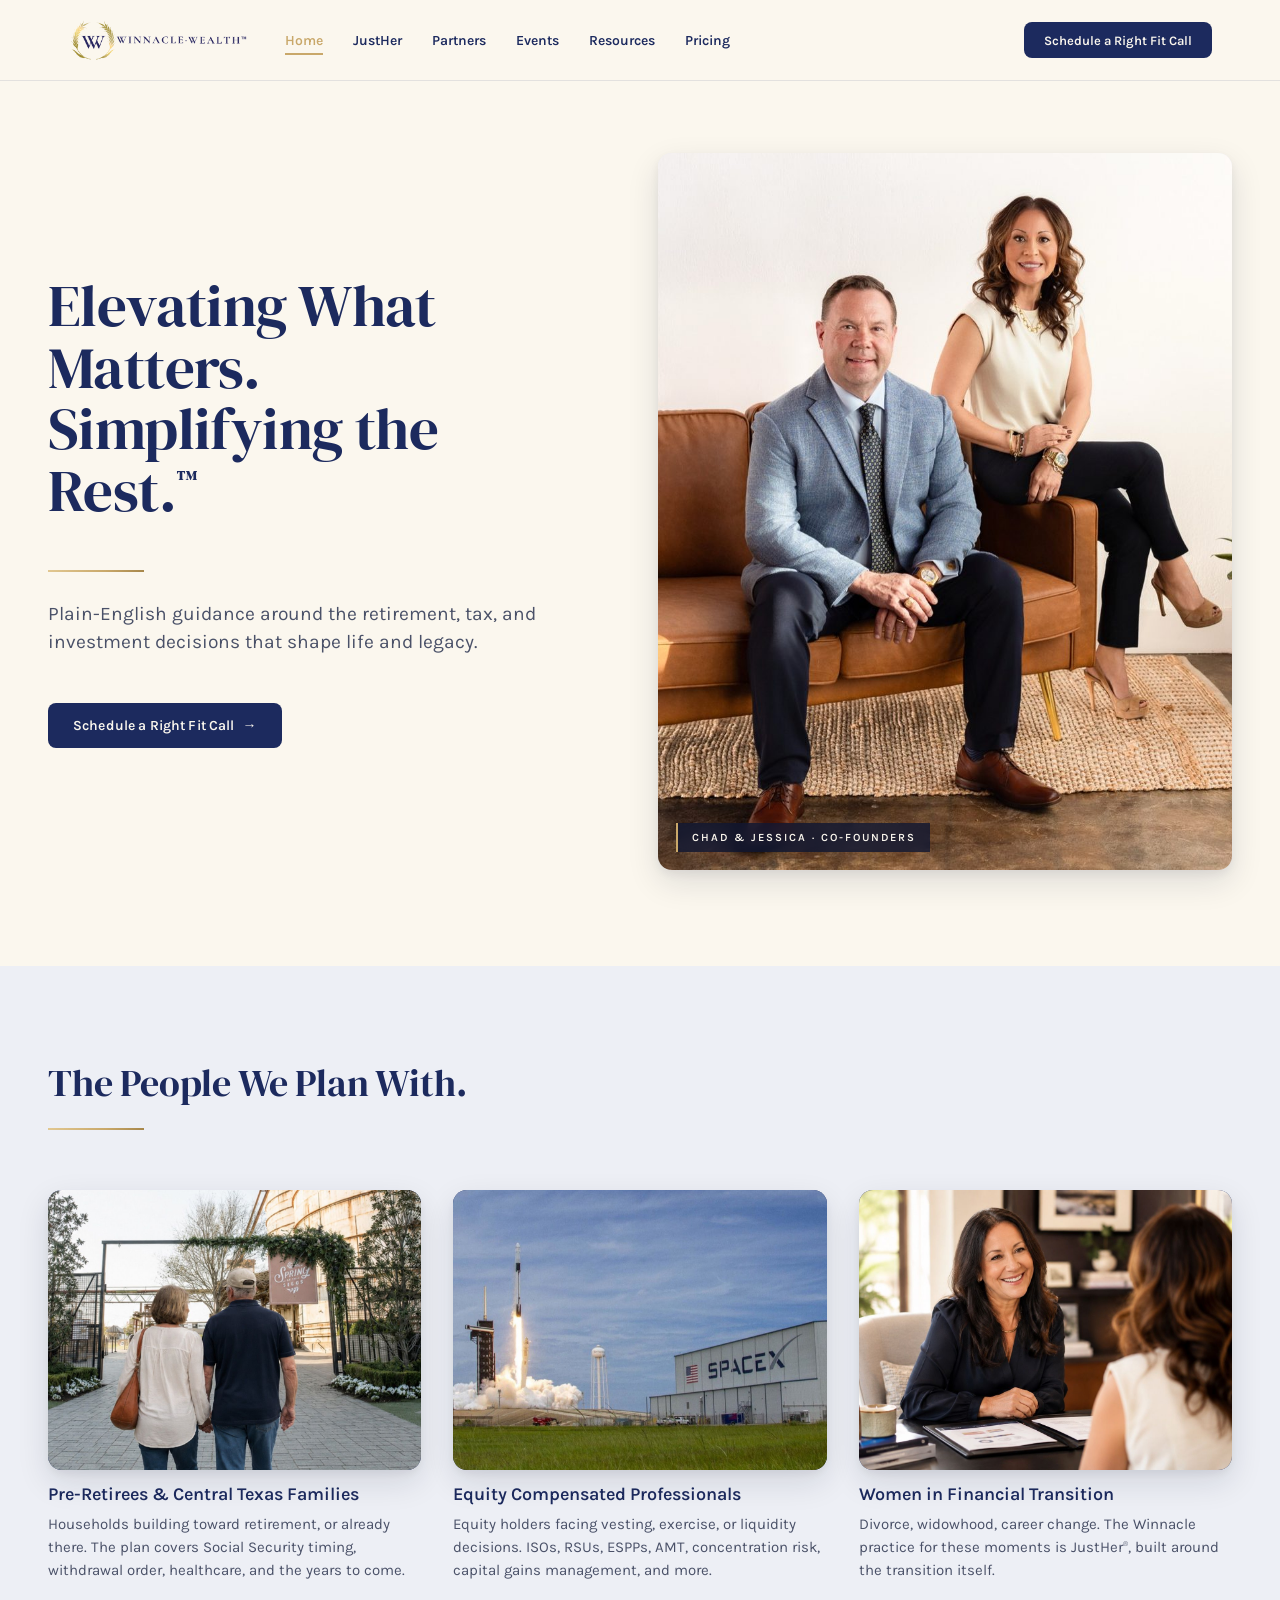
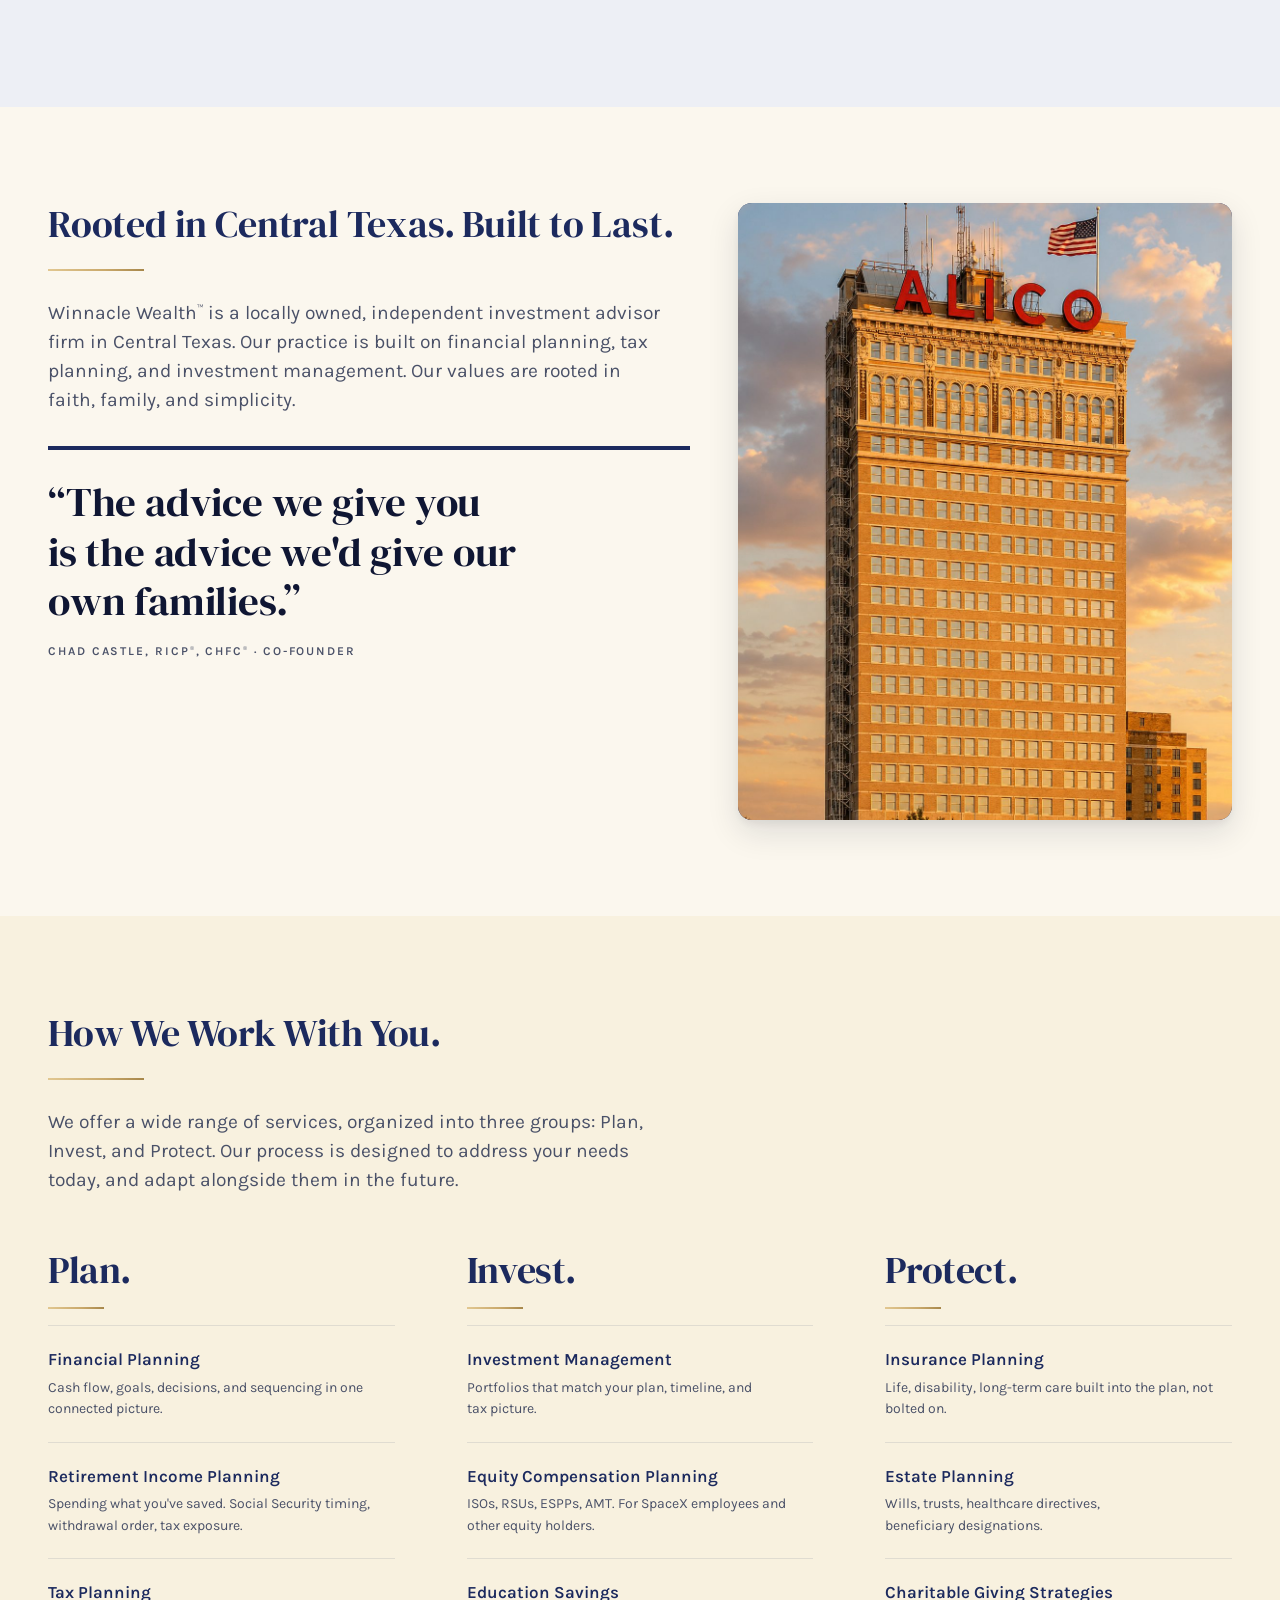
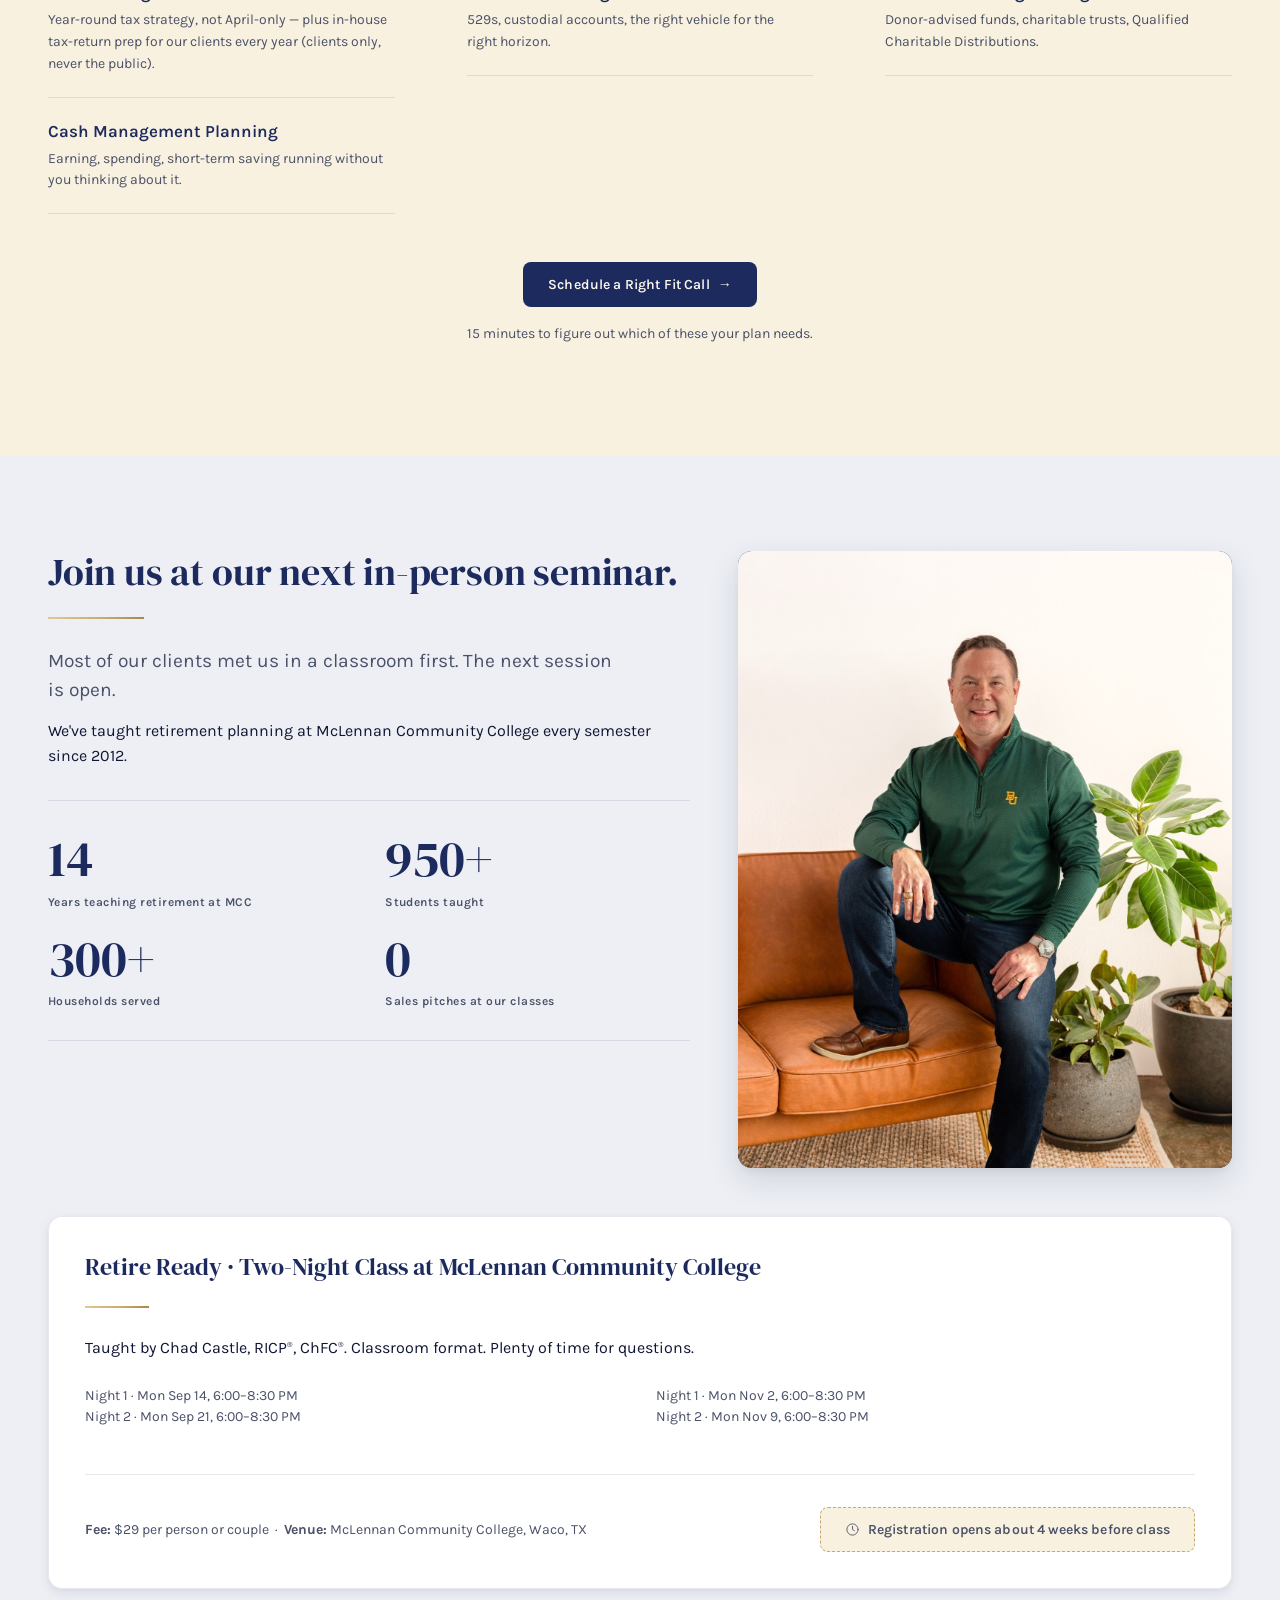
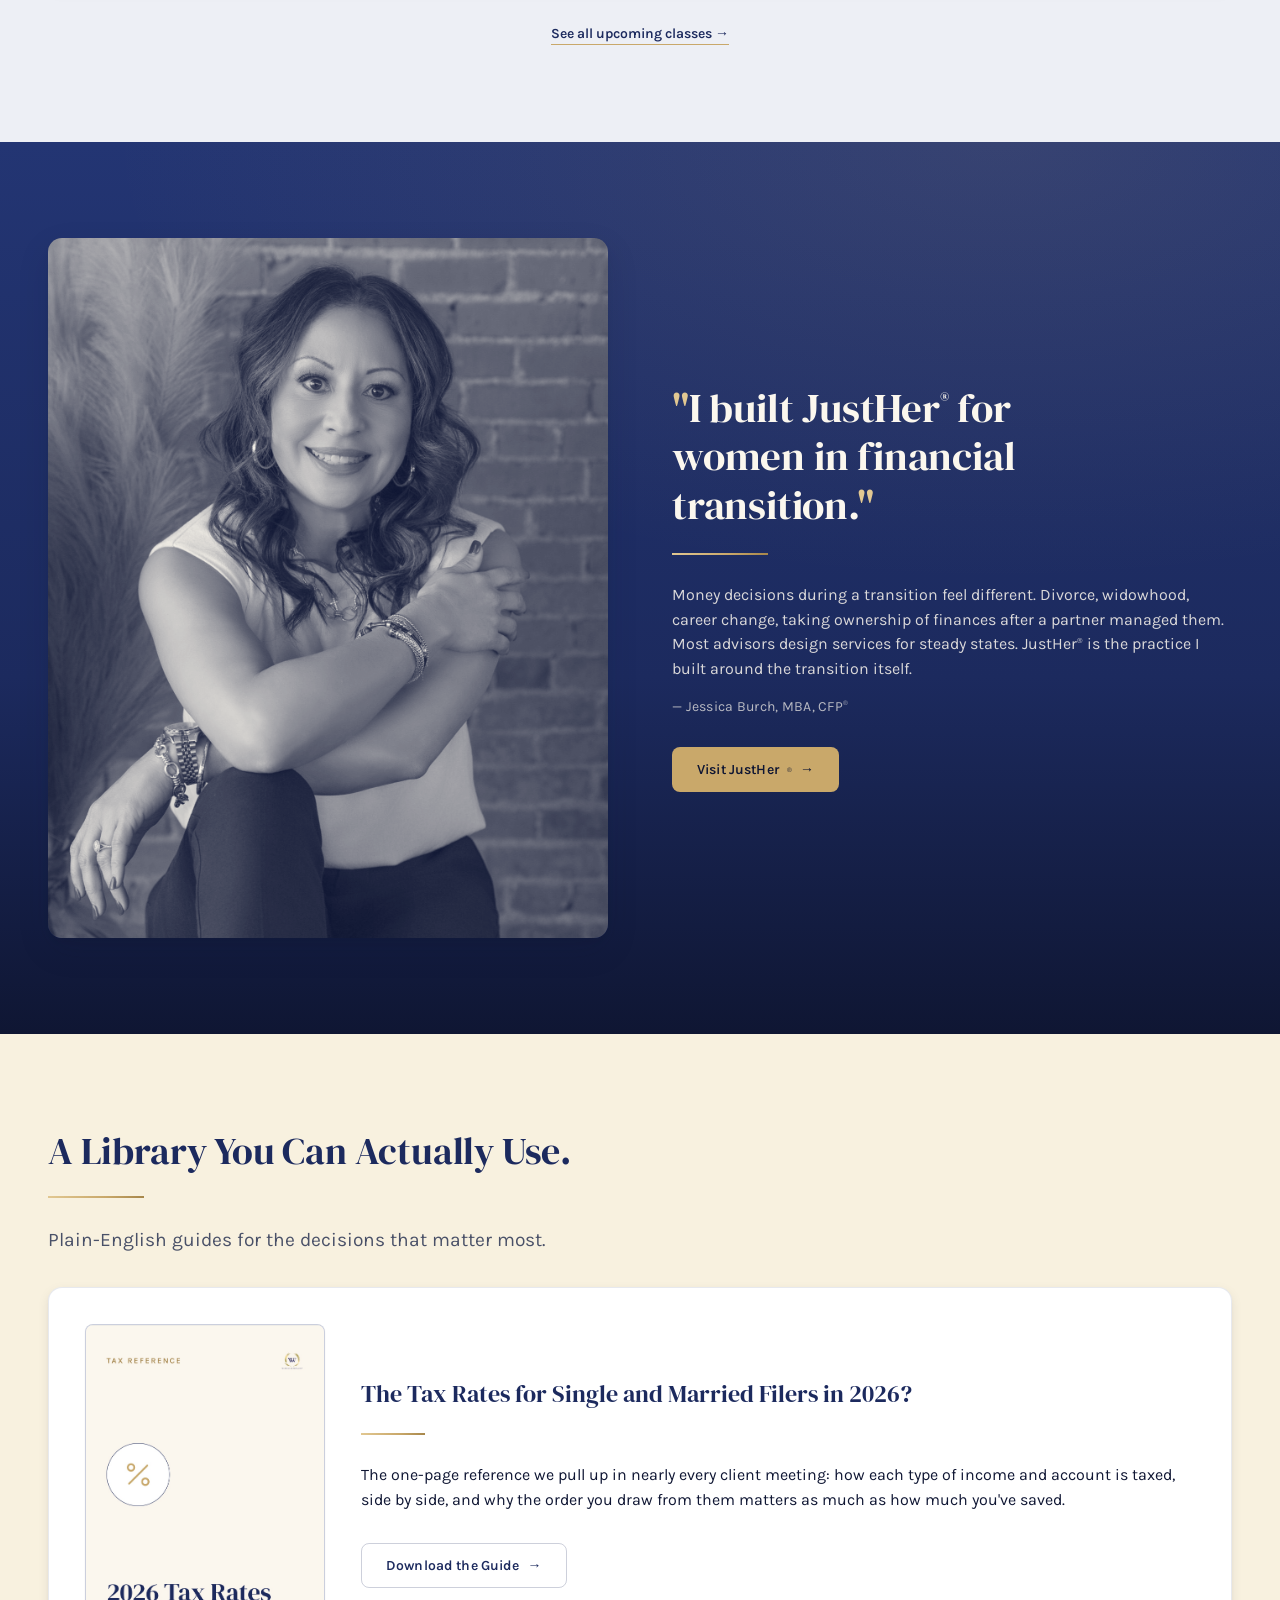
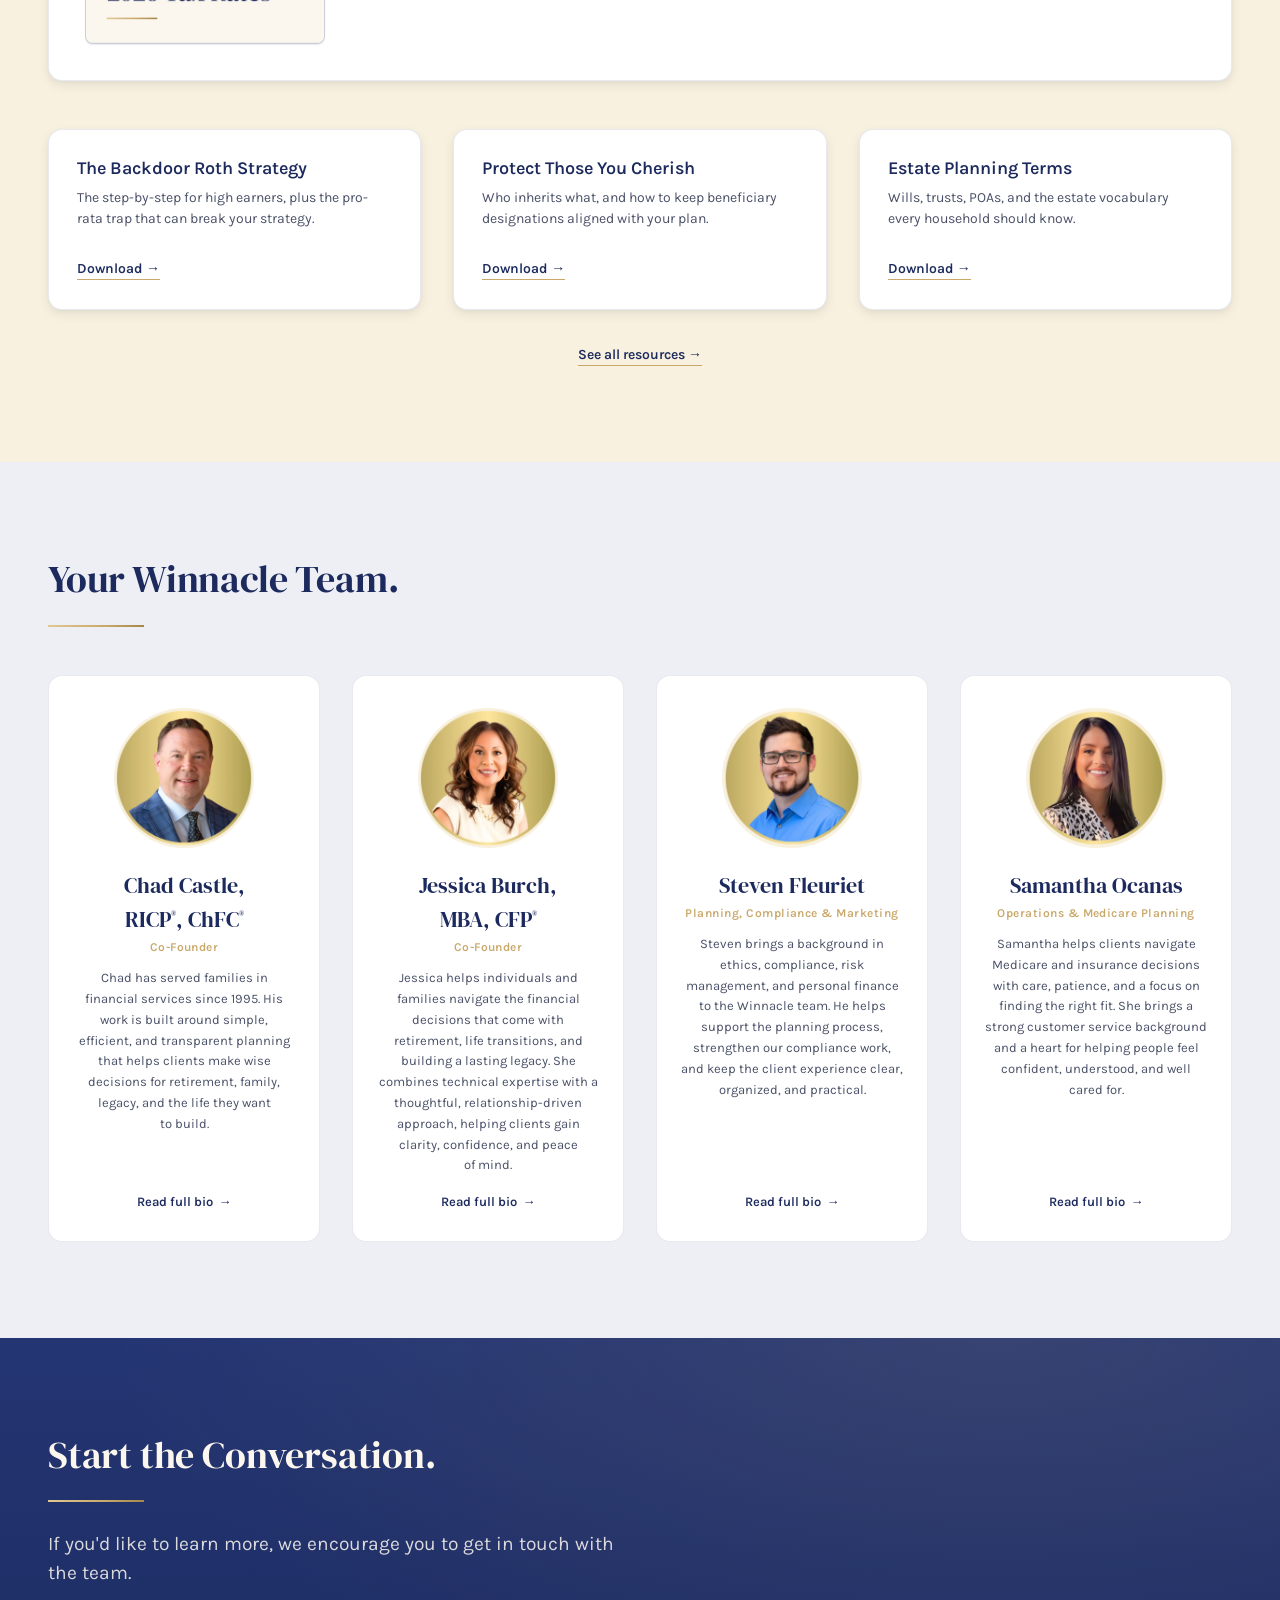
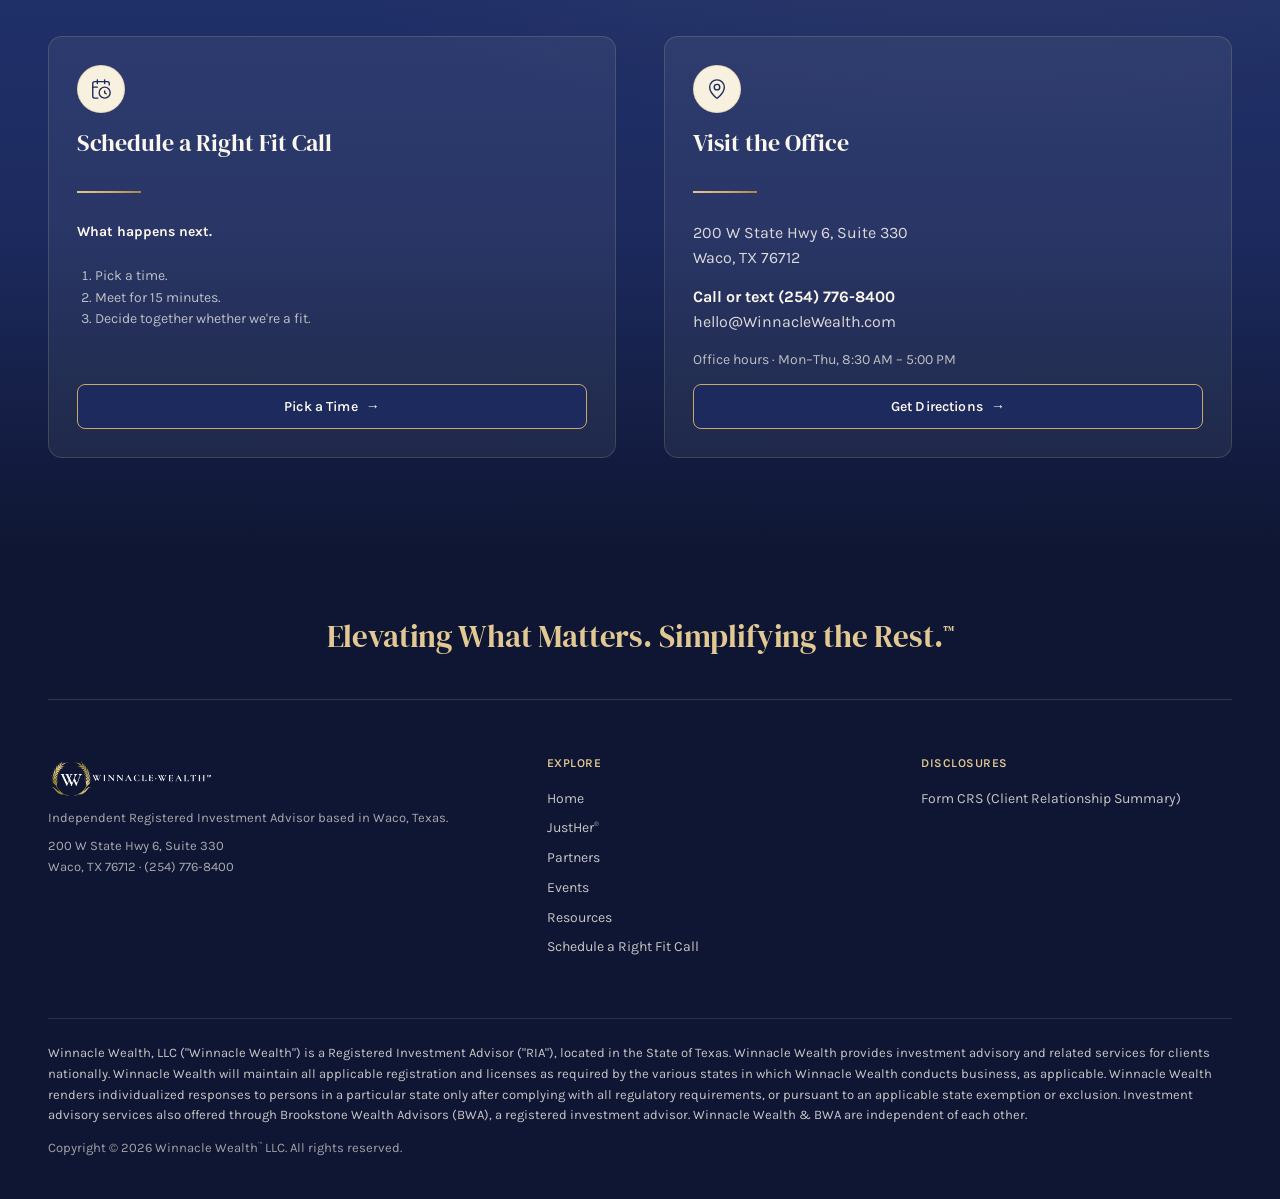
==== commit 74c4d534: "Resources: cut newsletter signup; Events: registration-opens-soon notice Remove the non-functional n" ====
--- a/index.html
+++ b/index.html
@@ -246,7 +246,7 @@
         <hr class="rule-soft" />
         <div class="flex-between">
           <p class="body-sm" style="margin:0;"><strong>Fee:</strong> $29 per person or couple &nbsp;·&nbsp; <strong>Venue:</strong> McLennan Community College, Waco, TX</p>
-          <a href="#" class="btn btn--ghost">Register for the next class <span class="arrow">→</span></a>
+          <span class="btn btn--soon" title="Registration opens about four weeks before each class."><svg class="clock" xmlns="http://www.w3.org/2000/svg" width="15" height="15" viewBox="0 0 24 24" fill="none" stroke="currentColor" stroke-width="1.6" stroke-linecap="round" stroke-linejoin="round" aria-hidden="true"><circle cx="12" cy="12" r="9"/><path d="M12 7v5l3 2"/></svg> Registration opens about 4 weeks before class</span>
         </div>
       </div>
 
--- a/site.css
+++ b/site.css
@@ -257,6 +257,18 @@
 }
 .btn--ghost-light:hover { background: rgba(226,200,146,0.1); color: var(--ww-cream); border-color: var(--__gold-glint); }
 .btn--full { width: 100%; justify-content: center; }
+/* Registration-not-yet-open notice. Class registration goes live 4 weeks
+   before each session, so this reads as a status pill, not a button:
+   muted fill, dashed gold edge, and no pointer interaction. */
+.btn--soon {
+  background: var(--ww-gold-50);
+  color: var(--fg2);
+  border: 1px dashed var(--ww-gold);
+  cursor: default;
+  pointer-events: none;
+  text-align: left;
+}
+.btn--soon .clock { flex: 0 0 auto; opacity: 0.9; }
 .btn-link {
   display: inline-flex; align-items: center; gap: 6px;
   font: 600 14px var(--ff-body);
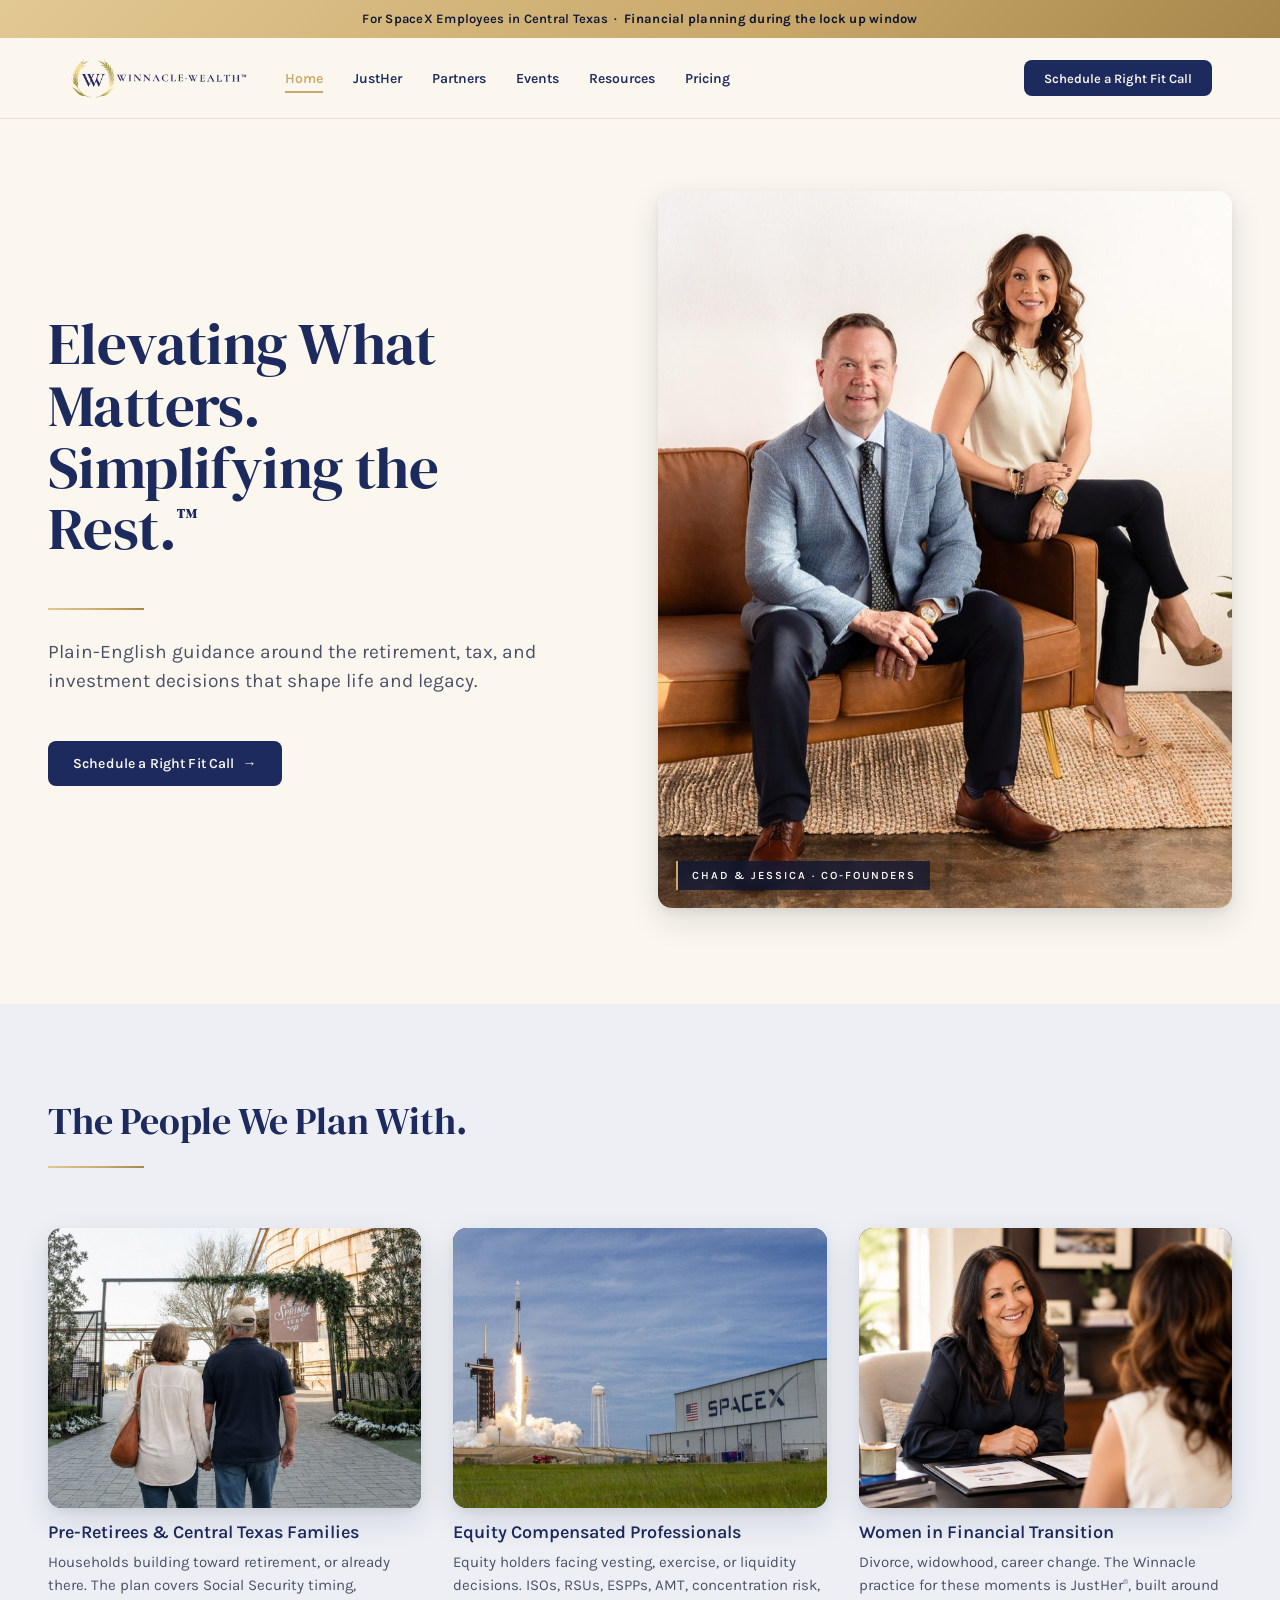
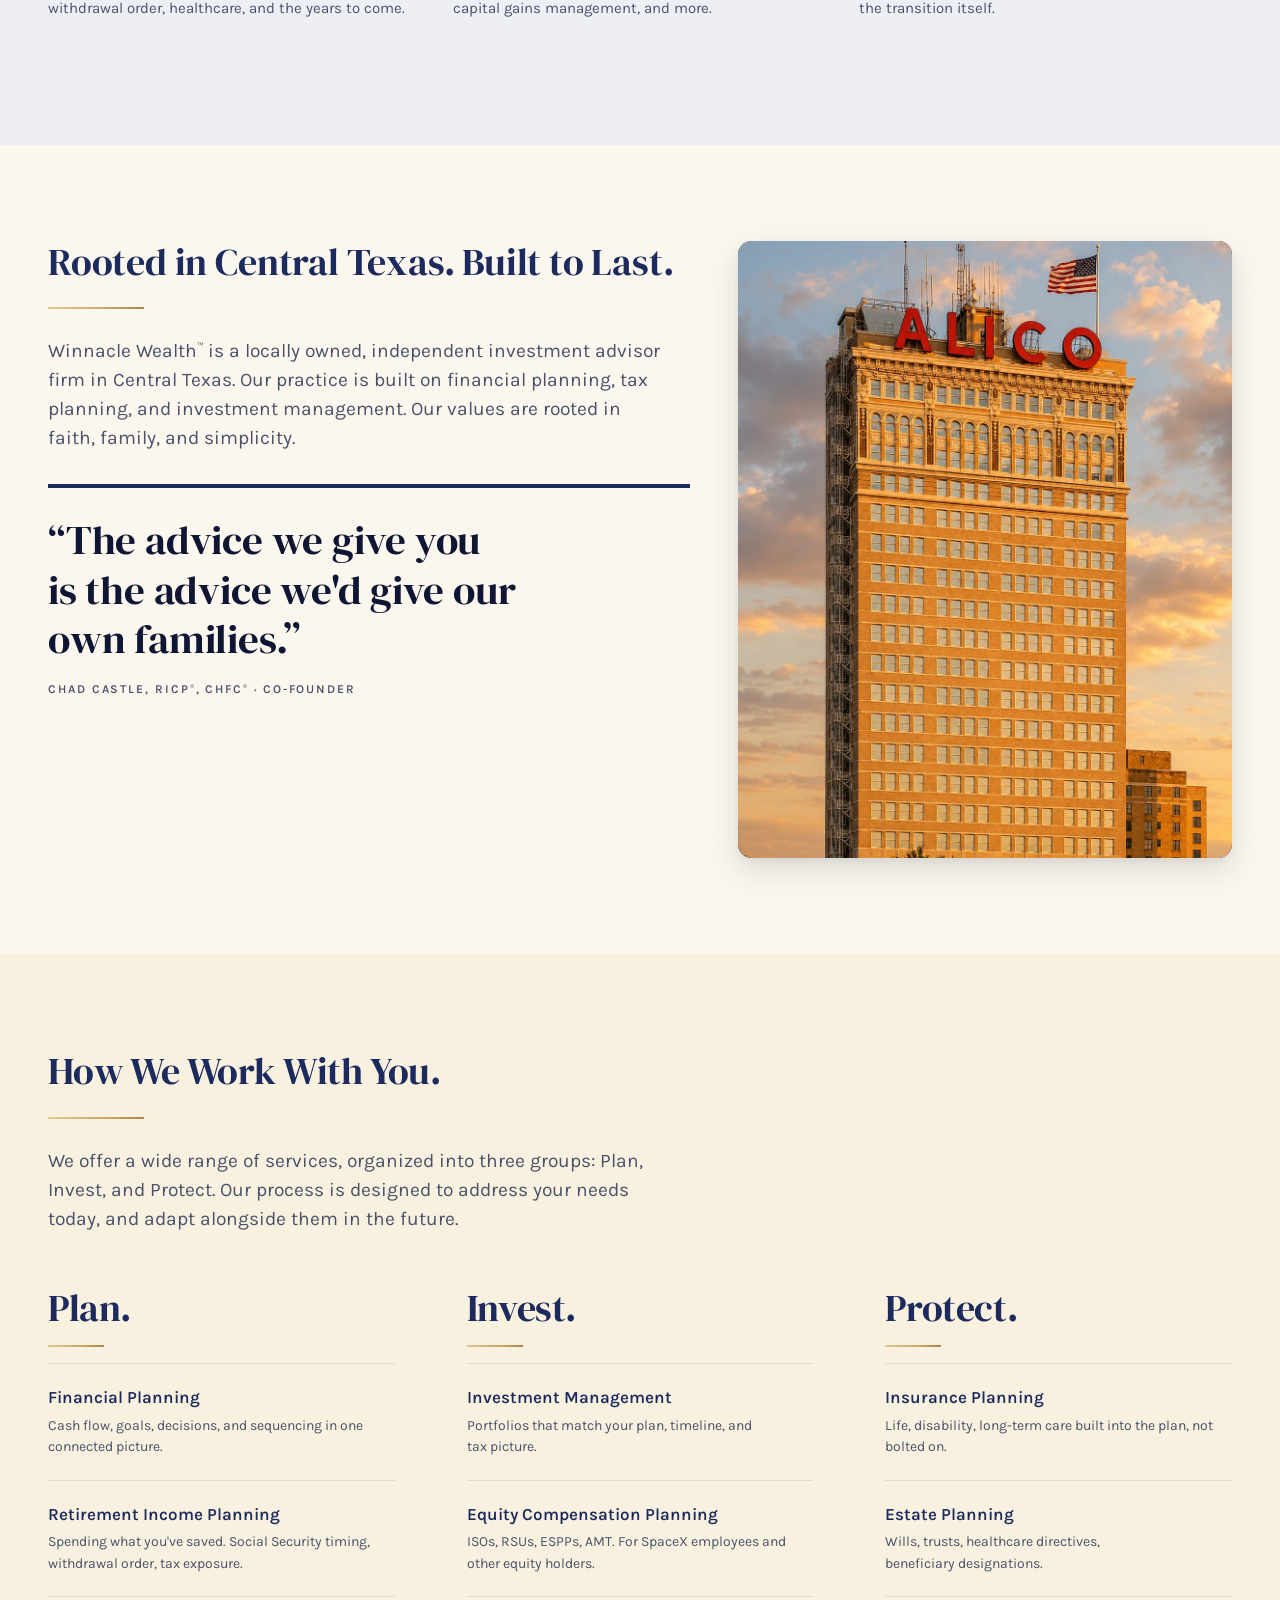
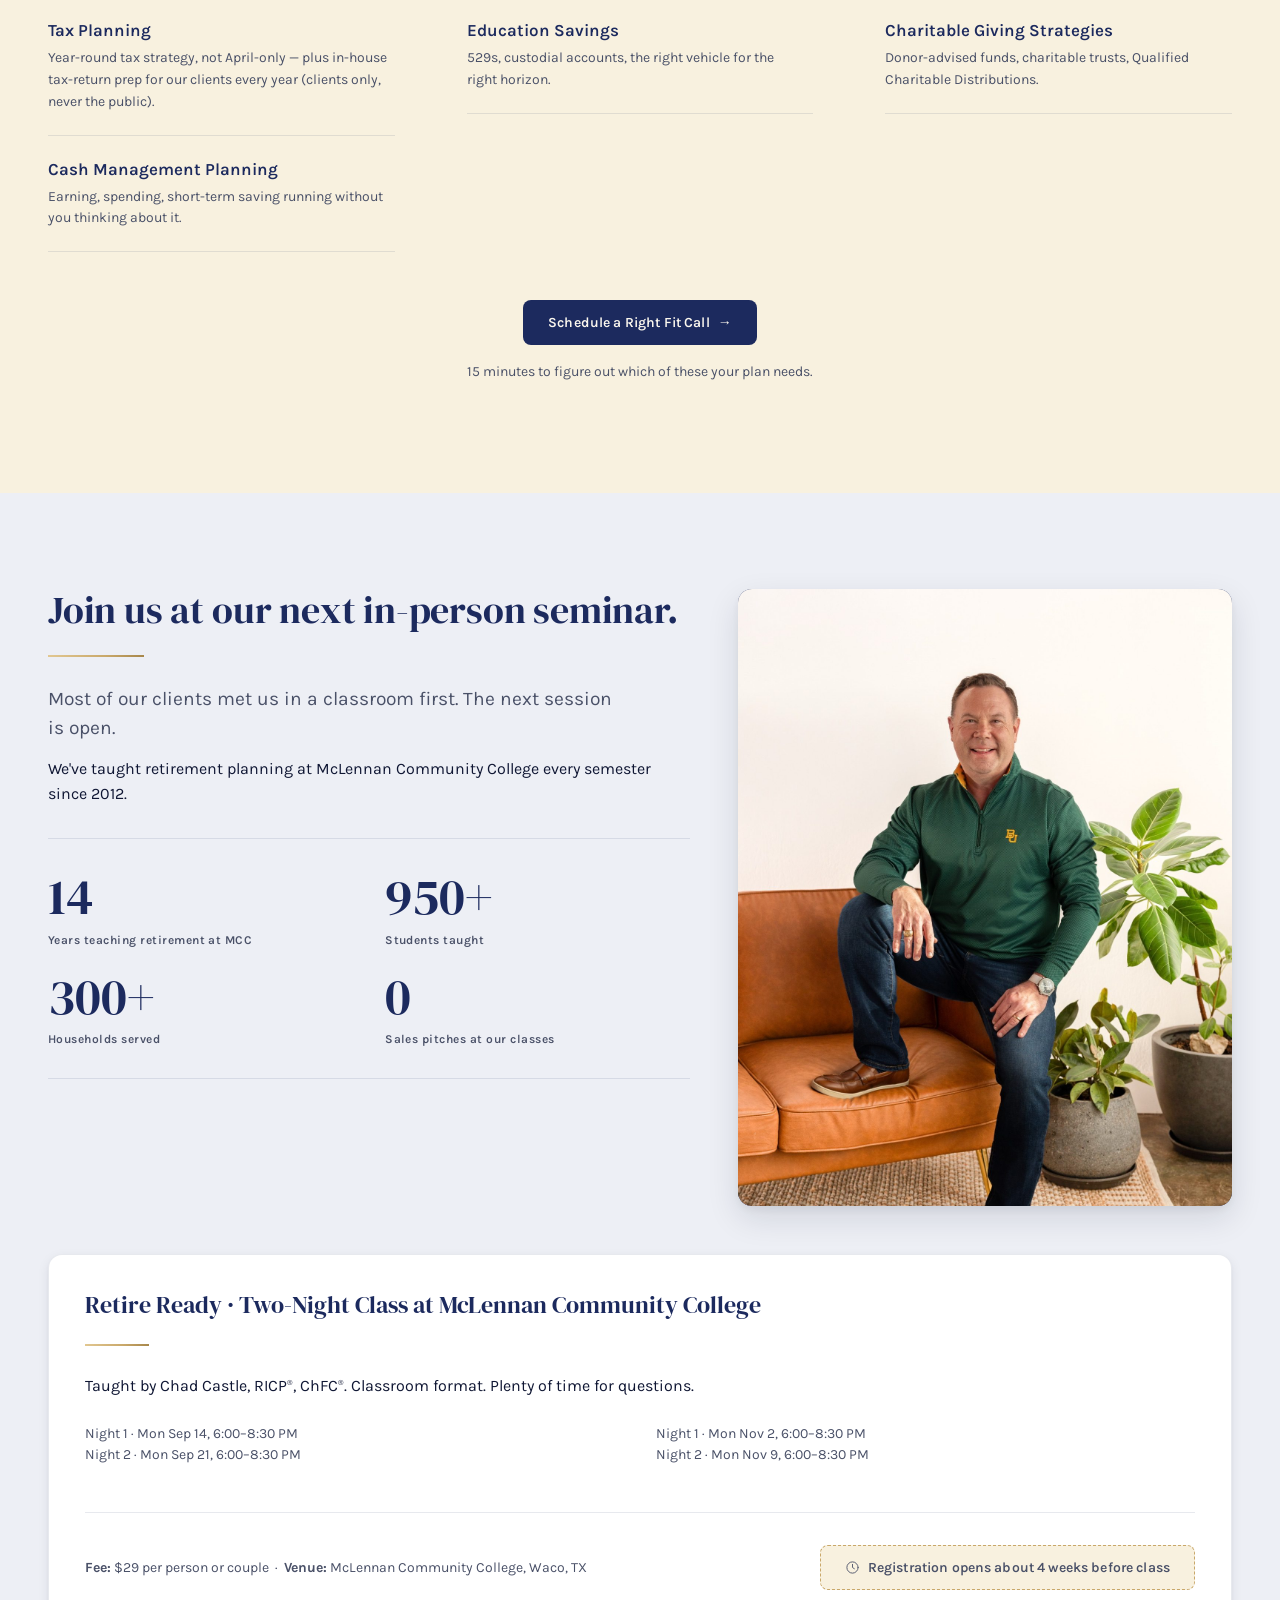
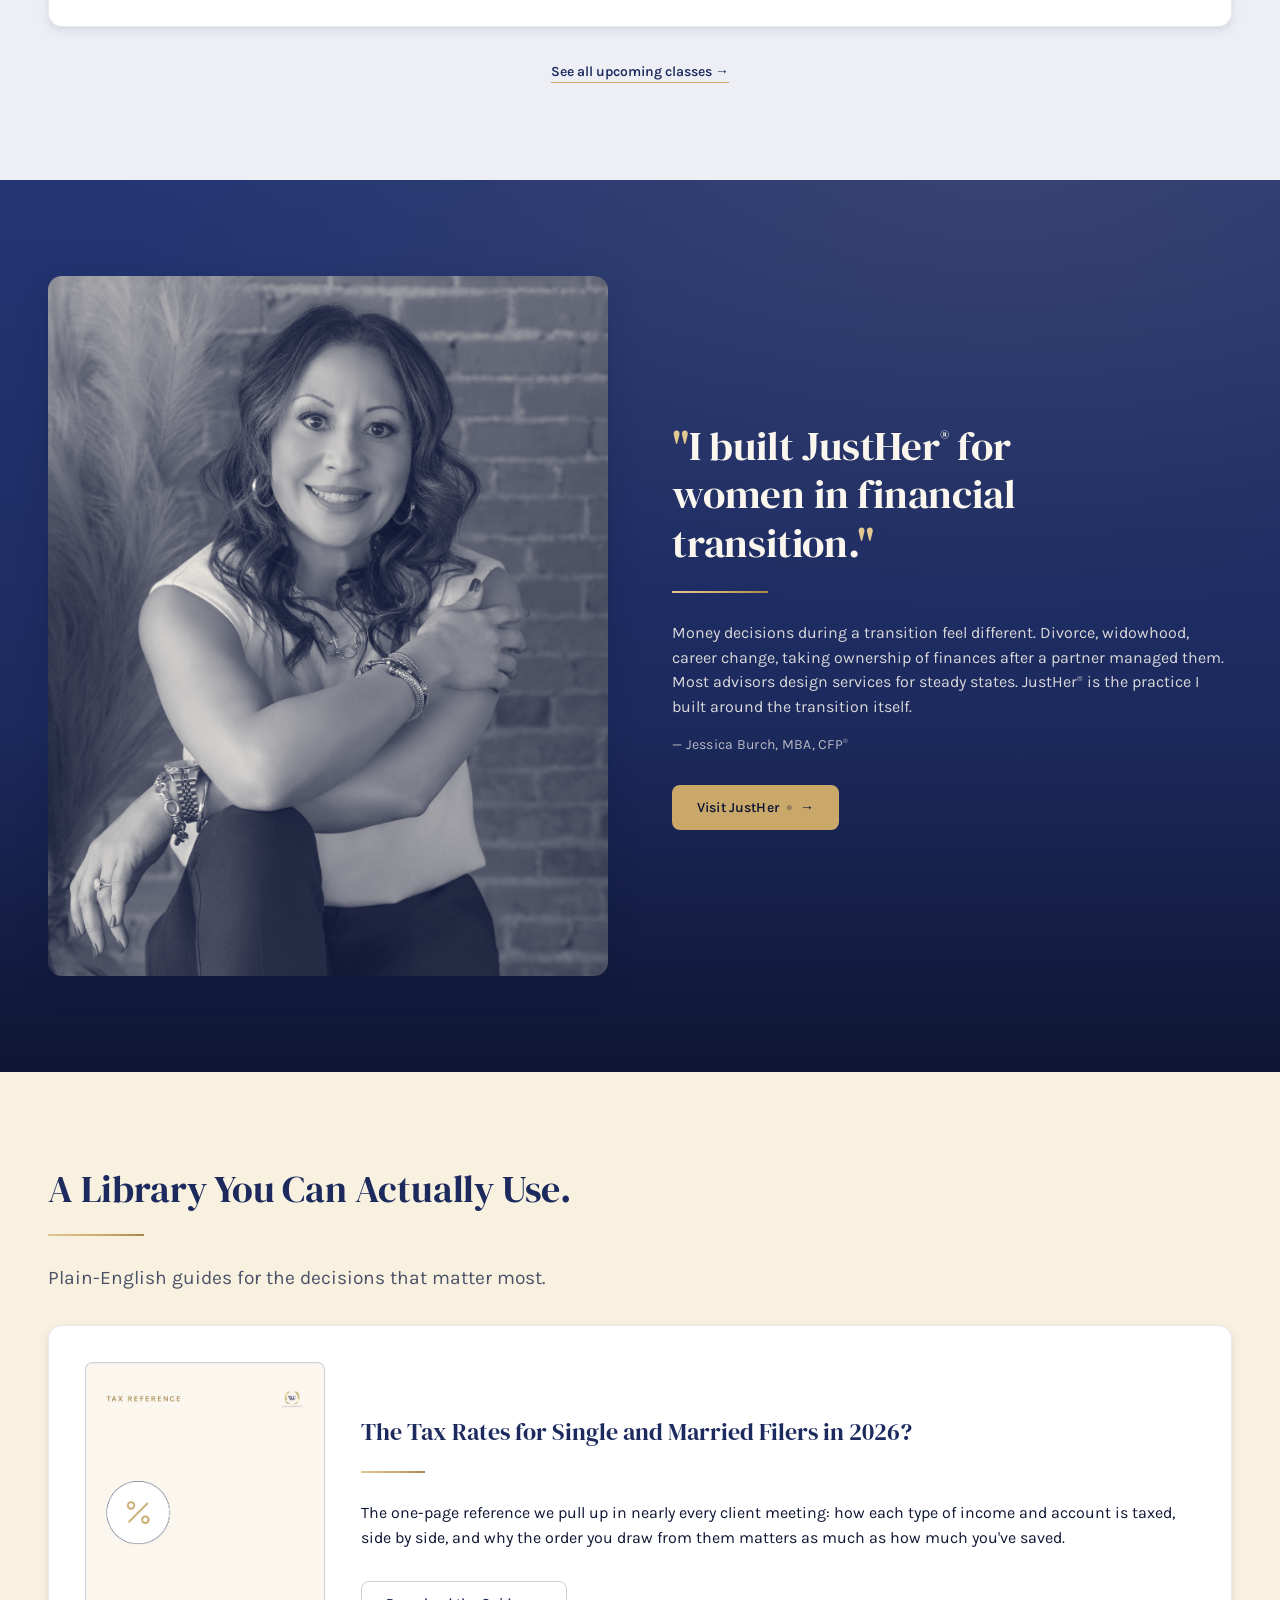
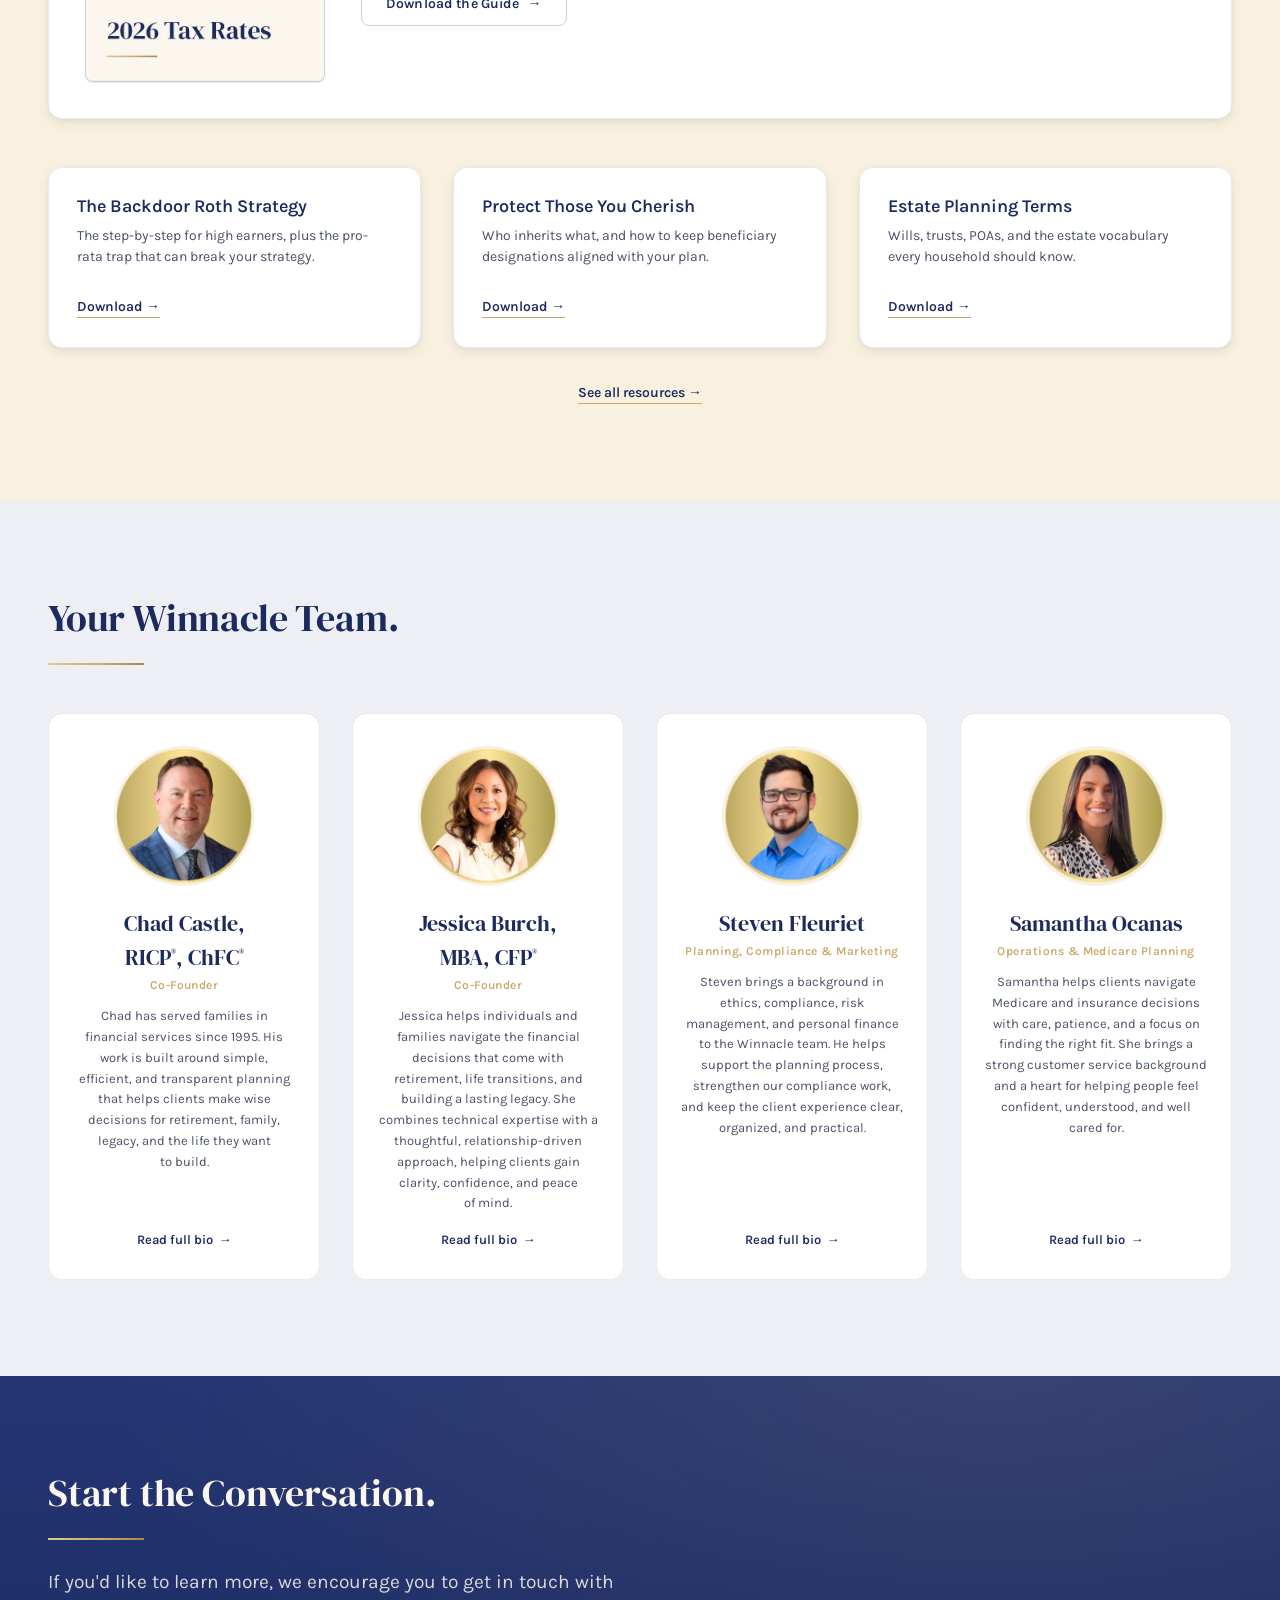
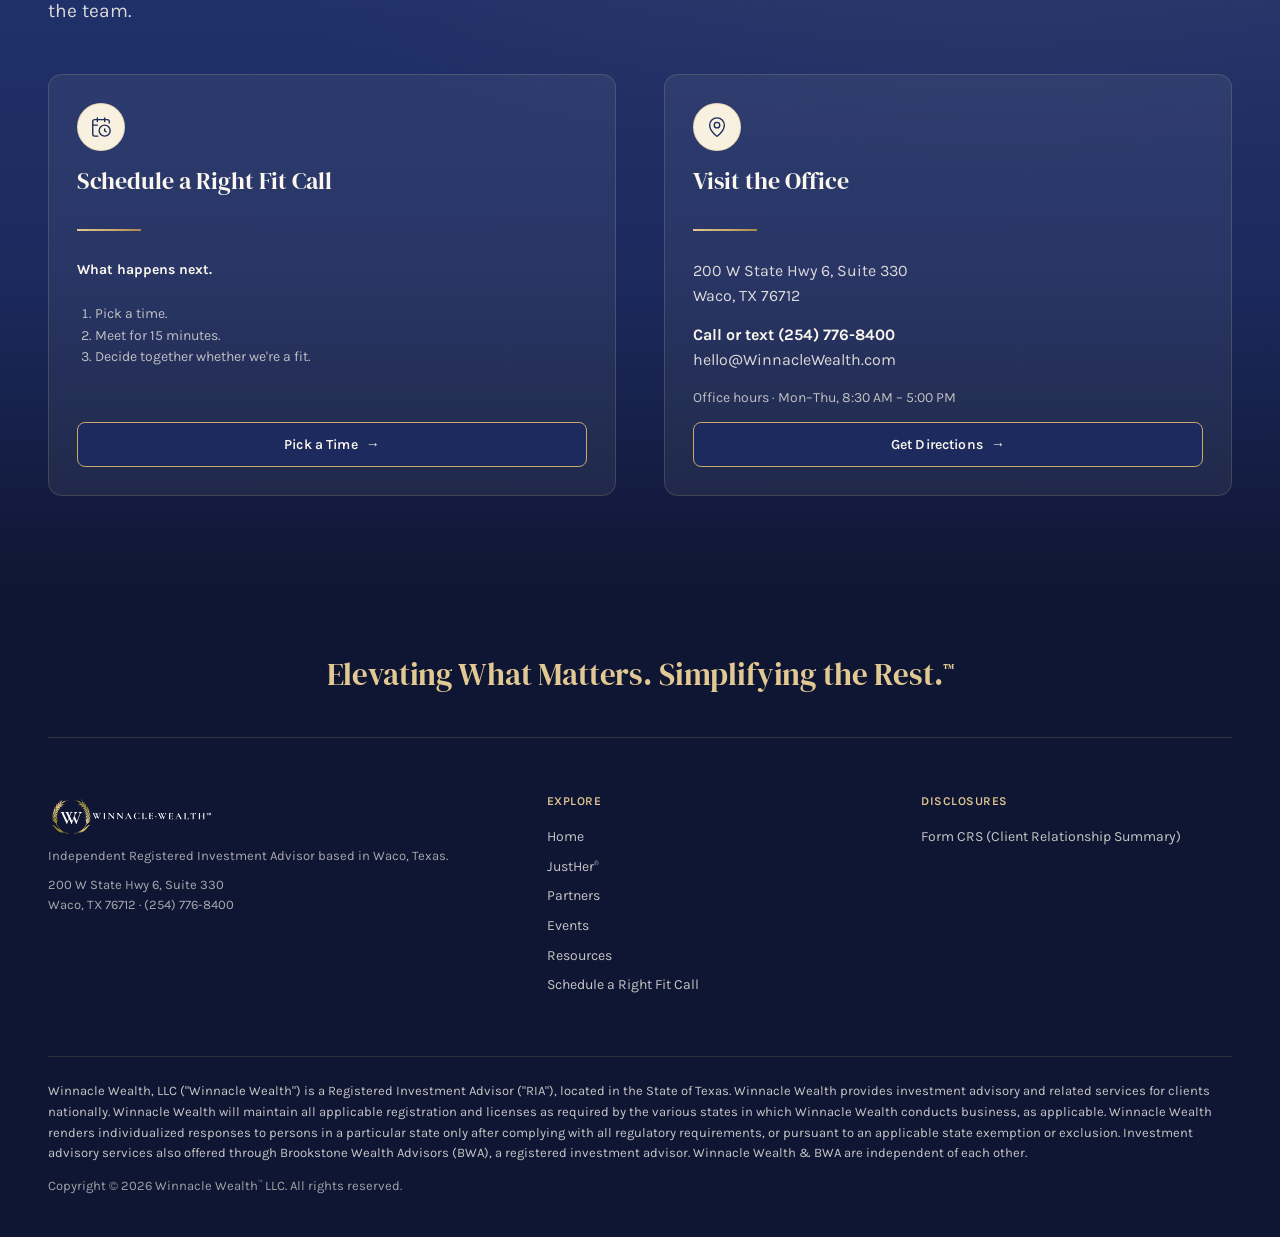
==== commit 80465518: "Add SpaceX lock-up landing page and site-wide banner - New /spacex landing page: full-bleed hero, tw" ====
--- a/index.html
+++ b/index.html
@@ -38,18 +38,19 @@
       </feComponentTransfer>
     </filter>
   </defs></svg>
+<a class="util-bar" href="spacex">For SpaceX Employees in Central Texas &nbsp;·&nbsp; <b>Financial planning during the lock up window</b></a>
 <nav class="topnav">
     <div class="inner">
-      <a href="index.html"><img src="assets/logo-horz-navy-gold.png" alt="Winnacle Wealth" /></a>
+      <a href="./"><img src="assets/logo-horz-navy-gold.png" alt="Winnacle Wealth" /></a>
       <ul>
-        <li><a href="index.html" class="is-current">Home</a></li>
-        <li><a href="justher.html">JustHer</a></li>
-        <li><a href="partners.html">Partners</a></li>
-        <li><a href="events.html">Events</a></li>
-        <li><a href="resources.html">Resources</a></li>
-        <li><a href="pricing.html">Pricing</a></li>
+        <li><a href="./" class="is-current">Home</a></li>
+        <li><a href="justher">JustHer</a></li>
+        <li><a href="partners">Partners</a></li>
+        <li><a href="events">Events</a></li>
+        <li><a href="resources">Resources</a></li>
+        <li><a href="pricing">Pricing</a></li>
       </ul>
-      <a href="right-fit.html" class="nav-cta">Schedule a Right Fit Call</a>
+      <a href="right-fit" class="nav-cta">Schedule a Right Fit Call</a>
     </div>
   </nav>
 
@@ -61,7 +62,7 @@
         <hr class="rule-gold" />
         <p class="lede">Plain-English guidance around the retirement, tax, and investment decisions that shape life and legacy.</p>
         <div class="hero-actions">
-          <a href="right-fit.html" class="btn btn--navy">Schedule a Right Fit Call <span class="arrow">→</span></a>
+          <a href="right-fit" class="btn btn--navy">Schedule a Right Fit Call <span class="arrow">→</span></a>
         </div>
       </div>
       <div class="hero-split-photo">
@@ -203,7 +204,7 @@
       </div>
 
       <div class="center mt-48">
-        <a href="right-fit.html" class="btn btn--navy">Schedule a Right Fit Call <span class="arrow">→</span></a>
+        <a href="right-fit" class="btn btn--navy">Schedule a Right Fit Call <span class="arrow">→</span></a>
         <p class="body-sm mt-16">15 minutes to figure out which of these your plan needs.</p>
       </div>
     </div>
@@ -250,7 +251,7 @@
         </div>
       </div>
 
-      <div class="center mt-32"><a href="events.html" class="btn-link">See all upcoming classes →</a></div>
+      <div class="center mt-32"><a href="events" class="btn-link">See all upcoming classes →</a></div>
     </div>
   </section>
 
@@ -267,7 +268,7 @@
           <p>Money decisions during a transition feel different. Divorce, widowhood, career change, taking ownership of finances after a partner managed them. Most advisors design services for steady states. JustHer<sup class="tm">®</sup> is the practice I built around the transition itself.</p>
           <p class="attrib mt-16">— Jessica Burch, MBA, CFP<sup class="tm">®</sup></p>
           <div class="hero-actions">
-            <a href="justher.html" class="btn btn--gold">Visit JustHer<sup class="tm">®</sup> <span class="arrow">→</span></a>
+            <a href="justher" class="btn btn--gold">Visit JustHer<sup class="tm">®</sup> <span class="arrow">→</span></a>
           </div>
         </div>
       </div>
@@ -309,7 +310,7 @@
         </div>
       </div>
 
-      <div class="center mt-32"><a href="resources.html" class="btn-link">See all resources →</a></div>
+      <div class="center mt-32"><a href="resources" class="btn-link">See all resources →</a></div>
     </div>
   </section>
 
@@ -478,12 +479,12 @@
       <div>
         <h5>Explore</h5>
         <ul>
-          <li><a href="index.html">Home</a></li>
-          <li><a href="justher.html">JustHer<sup class="tm">®</sup></a></li>
-          <li><a href="partners.html">Partners</a></li>
-          <li><a href="events.html">Events</a></li>
-          <li><a href="resources.html">Resources</a></li>
-          <li><a href="right-fit.html">Schedule a Right Fit Call</a></li>
+          <li><a href="./">Home</a></li>
+          <li><a href="justher">JustHer<sup class="tm">®</sup></a></li>
+          <li><a href="partners">Partners</a></li>
+          <li><a href="events">Events</a></li>
+          <li><a href="resources">Resources</a></li>
+          <li><a href="right-fit">Schedule a Right Fit Call</a></li>
         </ul>
       </div>
       <div>
--- a/site.css
+++ b/site.css
@@ -17,6 +17,26 @@
 /* ============================================================
    Top nav — sticky to top of viewport
    ============================================================ */
+
+/* Utility bar — slim gold promo strip that sits above the nav.
+   Add <a class="util-bar" href="…">…</a> immediately before <nav class="topnav">. */
+.util-bar {
+  display: block;
+  background: var(--ww-gradient-gold);
+  color: var(--ww-navy-deep);
+  text-align: center;
+  font-family: var(--ff-body);
+  font-size: var(--fs-13);
+  font-weight: var(--fw-subhead);
+  letter-spacing: 0.02em;
+  padding: 9px 20px;
+  text-decoration: none;
+  border: 0;
+  transition: filter var(--dur-fast) var(--ease-standard);
+}
+.util-bar:hover { filter: brightness(1.05); color: var(--ww-navy-deep); border: 0; }
+.util-bar b { color: var(--ww-navy-deep); font-weight: var(--fw-strong); }
+
 .topnav {
   position: sticky; top: 0; z-index: 30;
   background: rgba(251,247,238,0.94);
@@ -1459,3 +1479,127 @@
 .page--justher .icon-circle { background: var(--ww-gold-50); border: 1px solid rgba(201,168,106,0.45); }
 .page--justher .icon-circle svg { color: var(--ww-navy); }
 .page--justher .card { box-shadow: 0 6px 18px rgba(15,22,51,0.07); }
+
+/* ============================================================
+   Personal contact pages (/chad, /jessica)
+   QR-code "digital business card" — standalone, mobile-first.
+   ============================================================ */
+.vcard-page {
+  min-height: 100vh;
+  background: var(--bg-tint);
+  padding: 28px 16px 40px;
+  overflow-x: hidden;
+}
+.vcard {
+  width: 100%; max-width: 460px;
+  margin: 0 auto;
+  background: var(--bg-surface);
+  border: 1px solid var(--border-soft);
+  border-radius: var(--radius-xl);
+  box-shadow: 0 18px 50px rgba(15,23,42,0.12);
+  overflow: hidden;
+}
+.vcard-top {
+  background: var(--ww-navy);
+  padding: 22px 28px 60px;
+  text-align: center;
+}
+.vcard-top .logo { height: 28px; width: auto; }
+.vcard-photo {
+  width: 128px; height: 128px;
+  border-radius: 999px;
+  border: 4px solid var(--bg-surface);
+  overflow: hidden;
+  margin: -54px auto 0;
+  background: var(--ww-gold-50);
+  box-shadow: 0 8px 22px rgba(15,23,42,0.18);
+}
+.vcard-photo img { width: 100%; height: 100%; object-fit: cover; }
+.vcard-body { padding: 14px 24px 26px; text-align: center; }
+.vcard-name { font-family: var(--ff-display); font-size: 28px; line-height: 1.1; color: var(--ww-navy); margin: 12px 0 4px; }
+.vcard-creds { font-size: 13px; color: var(--fg2); margin: 0 0 6px; }
+.vcard-role { font: 700 11px var(--ff-body); letter-spacing: 0.08em; text-transform: uppercase; color: var(--ww-gold); margin: 0 0 16px; }
+.vcard-tagline { font-style: italic; color: var(--fg2); font-size: 14px; line-height: 1.6; margin: 0 auto 20px; max-width: 34ch; }
+.vcard-tagline .cite { display: block; font-style: normal; font-size: 11px; letter-spacing: 0.04em; color: var(--fg3); margin-top: 8px; text-transform: uppercase; }
+
+/* Quick actions — call / email / directions */
+.vcard-quick { display: flex; justify-content: center; gap: 18px; margin: 2px 0 22px; }
+.vcard-quick a {
+  display: flex; flex-direction: column; align-items: center; gap: 7px;
+  font: 700 11px var(--ff-body); color: var(--ww-navy);
+  text-decoration: none; width: 70px;
+}
+.vcard-quick .ic {
+  width: 50px; height: 50px; border-radius: 999px;
+  display: grid; place-items: center;
+  background: var(--ww-navy-50); color: var(--ww-navy);
+  border: 1px solid var(--border-soft);
+  transition: background 0.15s ease, color 0.15s ease, border-color 0.15s ease;
+}
+.vcard-quick a:hover .ic { background: var(--ww-navy); color: #fff; border-color: var(--ww-navy); }
+
+/* Stacked link rows */
+.vcard-links { display: flex; flex-direction: column; gap: 10px; text-align: left; }
+.vcard-link {
+  display: flex; align-items: center; gap: 13px;
+  padding: 14px 16px;
+  border: 1px solid var(--border-soft);
+  border-radius: var(--radius-md);
+  background: var(--bg-surface);
+  color: var(--ww-navy); text-decoration: none;
+  font: 600 14px var(--ff-body);
+  transition: background 0.15s ease, border-color 0.15s ease, transform 0.15s ease;
+}
+.vcard-link:hover { border-color: var(--ww-navy); background: var(--ww-navy-50); }
+.vcard-link .ic { flex: 0 0 22px; color: var(--ww-gold); display: grid; place-items: center; }
+.vcard-link .arrow { margin-left: auto; color: var(--fg3); transition: transform 0.15s ease; }
+.vcard-link:hover .arrow { transform: translateX(3px); }
+.vcard-link--primary { background: var(--ww-navy); color: var(--ww-cream); border-color: var(--ww-navy); }
+.vcard-link--primary .ic, .vcard-link--primary .arrow { color: var(--ww-cream); }
+.vcard-link--primary:hover { background: var(--ww-navy-deep); border-color: var(--ww-gold); }
+.vcard-link--gold { background: var(--ww-gold); color: var(--ww-navy-deep); border-color: var(--ww-gold); }
+.vcard-link--gold .ic, .vcard-link--gold .arrow { color: var(--ww-navy-deep); }
+.vcard-link--gold:hover { background: var(--ww-gold-100); border-color: var(--ww-navy-deep); }
+.vcard-section-label { font: 700 11px var(--ff-body); letter-spacing: 0.08em; text-transform: uppercase; color: var(--fg3); text-align: left; margin: 22px 0 10px; }
+
+/* About / bio prose */
+.vcard-bio { text-align: left; }
+.vcard-bio p { font-size: 13.5px; line-height: 1.65; color: var(--fg2); margin: 0 0 12px; }
+.vcard-bio p:last-child { margin-bottom: 0; }
+
+/* Sub-brand callout (e.g. JustHer) */
+.vcard-callout {
+  text-align: left;
+  margin-top: 16px;
+  padding: 16px 18px;
+  background: var(--ww-gold-50);
+  border: 1px solid var(--border-soft);
+  border-left: 3px solid var(--ww-gold);
+  border-radius: var(--radius-md);
+}
+.vcard-callout-title { font-family: var(--ff-display); font-size: 17px; color: var(--ww-navy); margin: 0 0 6px; }
+.vcard-callout p { font-size: 13px; line-height: 1.6; color: var(--fg2); margin: 0; }
+
+/* Social */
+.vcard-social { display: flex; justify-content: center; gap: 14px; margin-top: 24px; }
+.vcard-social a {
+  width: 42px; height: 42px; border-radius: 999px;
+  display: grid; place-items: center;
+  background: var(--ww-navy); color: #fff;
+  transition: background 0.15s ease, color 0.15s ease;
+}
+.vcard-social a:hover { background: var(--ww-gold); color: var(--ww-navy-deep); }
+
+/* Footer details + disclosure */
+.vcard-foot { border-top: 1px solid var(--border-soft); margin-top: 24px; padding-top: 18px; }
+.vcard-foot p { font-size: 12.5px; color: var(--fg2); margin: 5px 0; line-height: 1.5; }
+.vcard-foot a { color: var(--ww-navy); text-decoration: none; }
+.vcard-foot a:hover { color: var(--ww-gold); }
+.vcard-disc { width: 100%; max-width: 460px; margin: 18px auto 0; padding: 0 8px; }
+.vcard-disc p { font-size: 10.5px; color: var(--fg3); line-height: 1.5; text-align: center; margin: 0; }
+.vcard-disc a { color: var(--fg2); }
+
+@media (max-width: 420px) {
+  .vcard-quick { gap: 12px; }
+  .vcard-name { font-size: 25px; }
+}
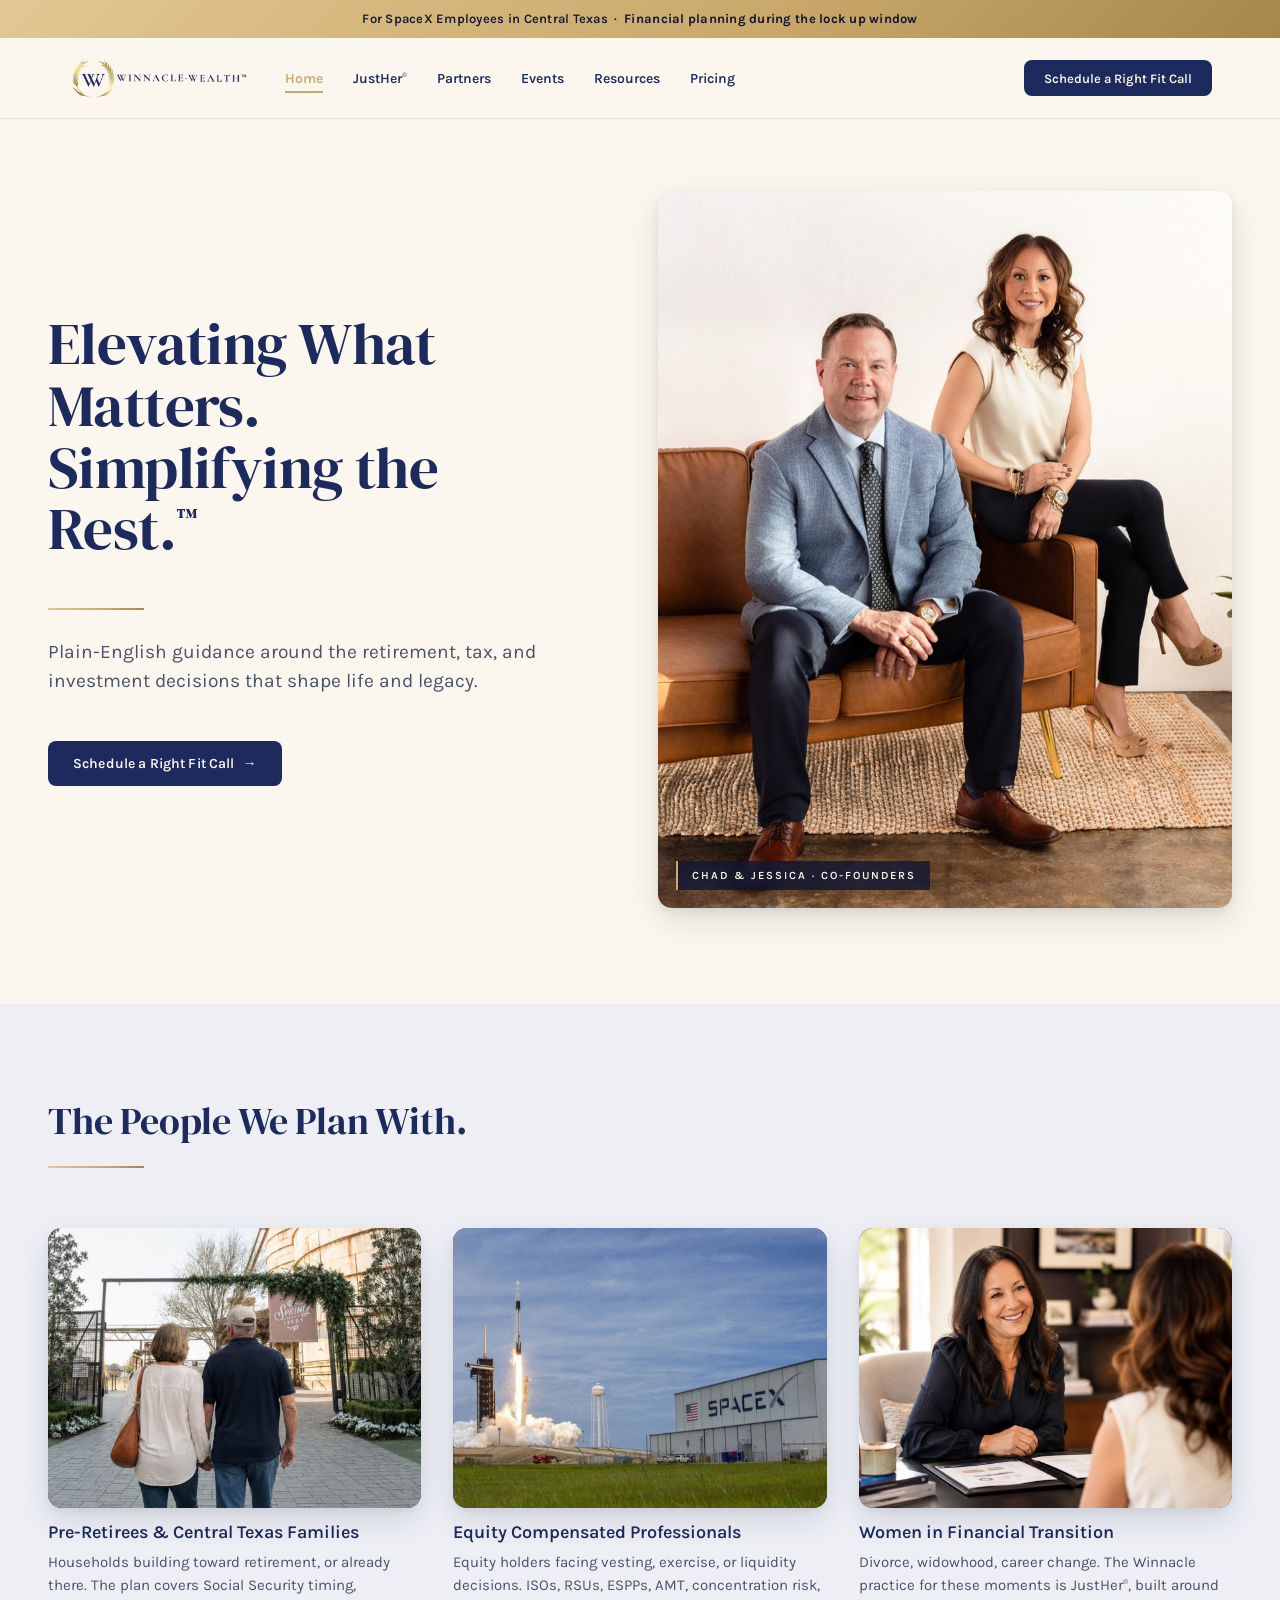
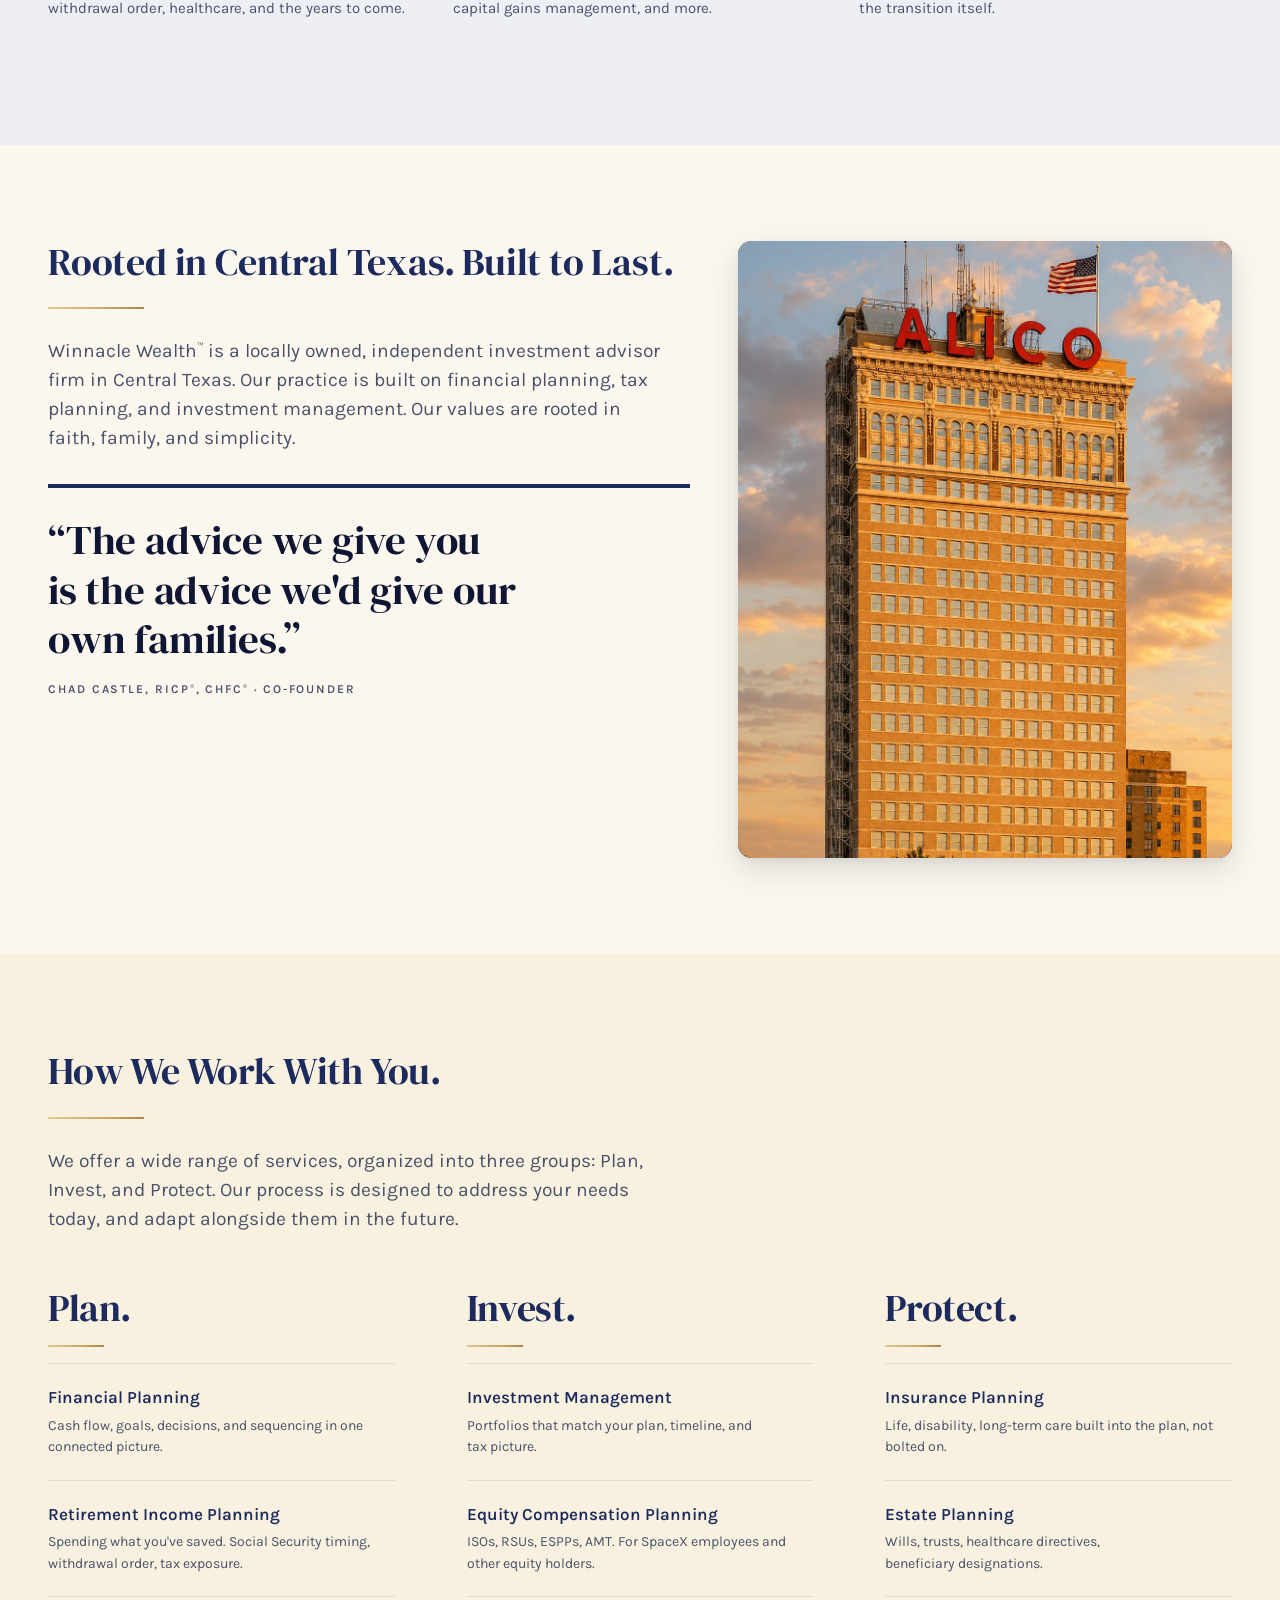
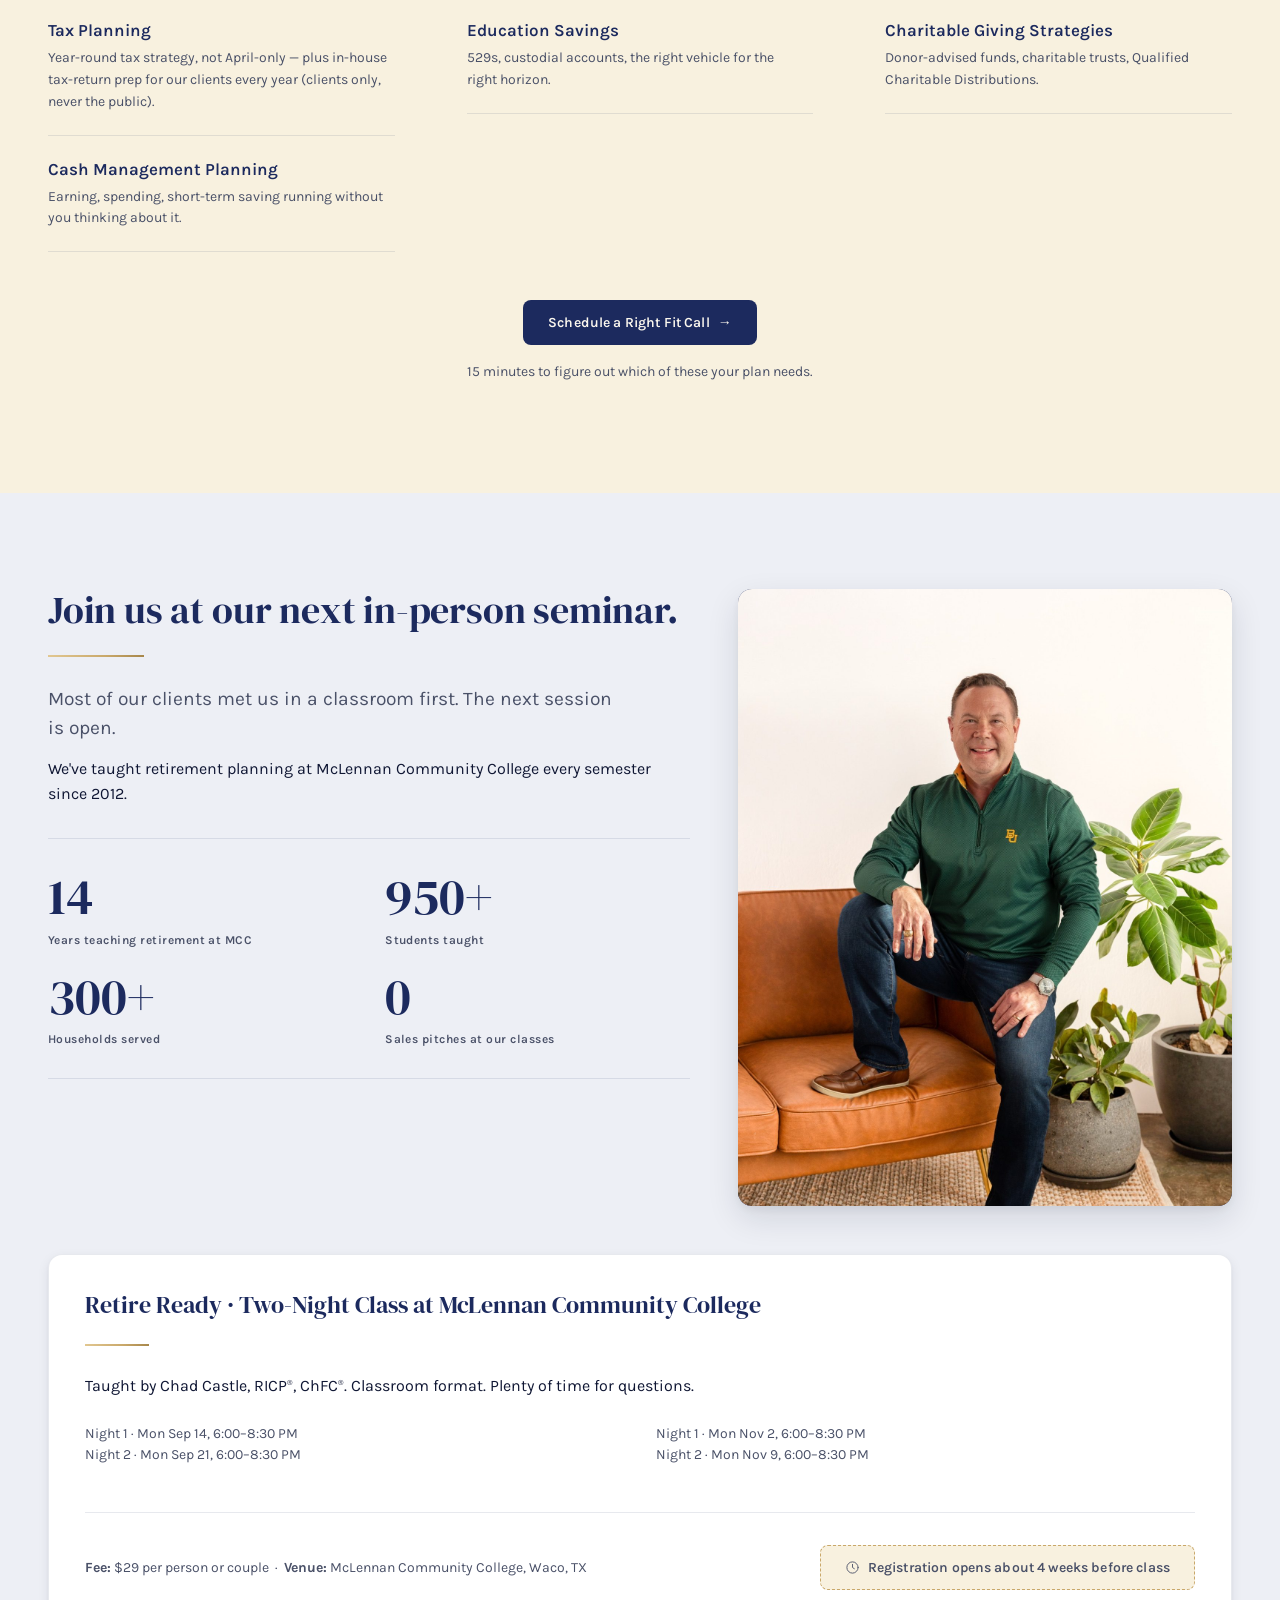
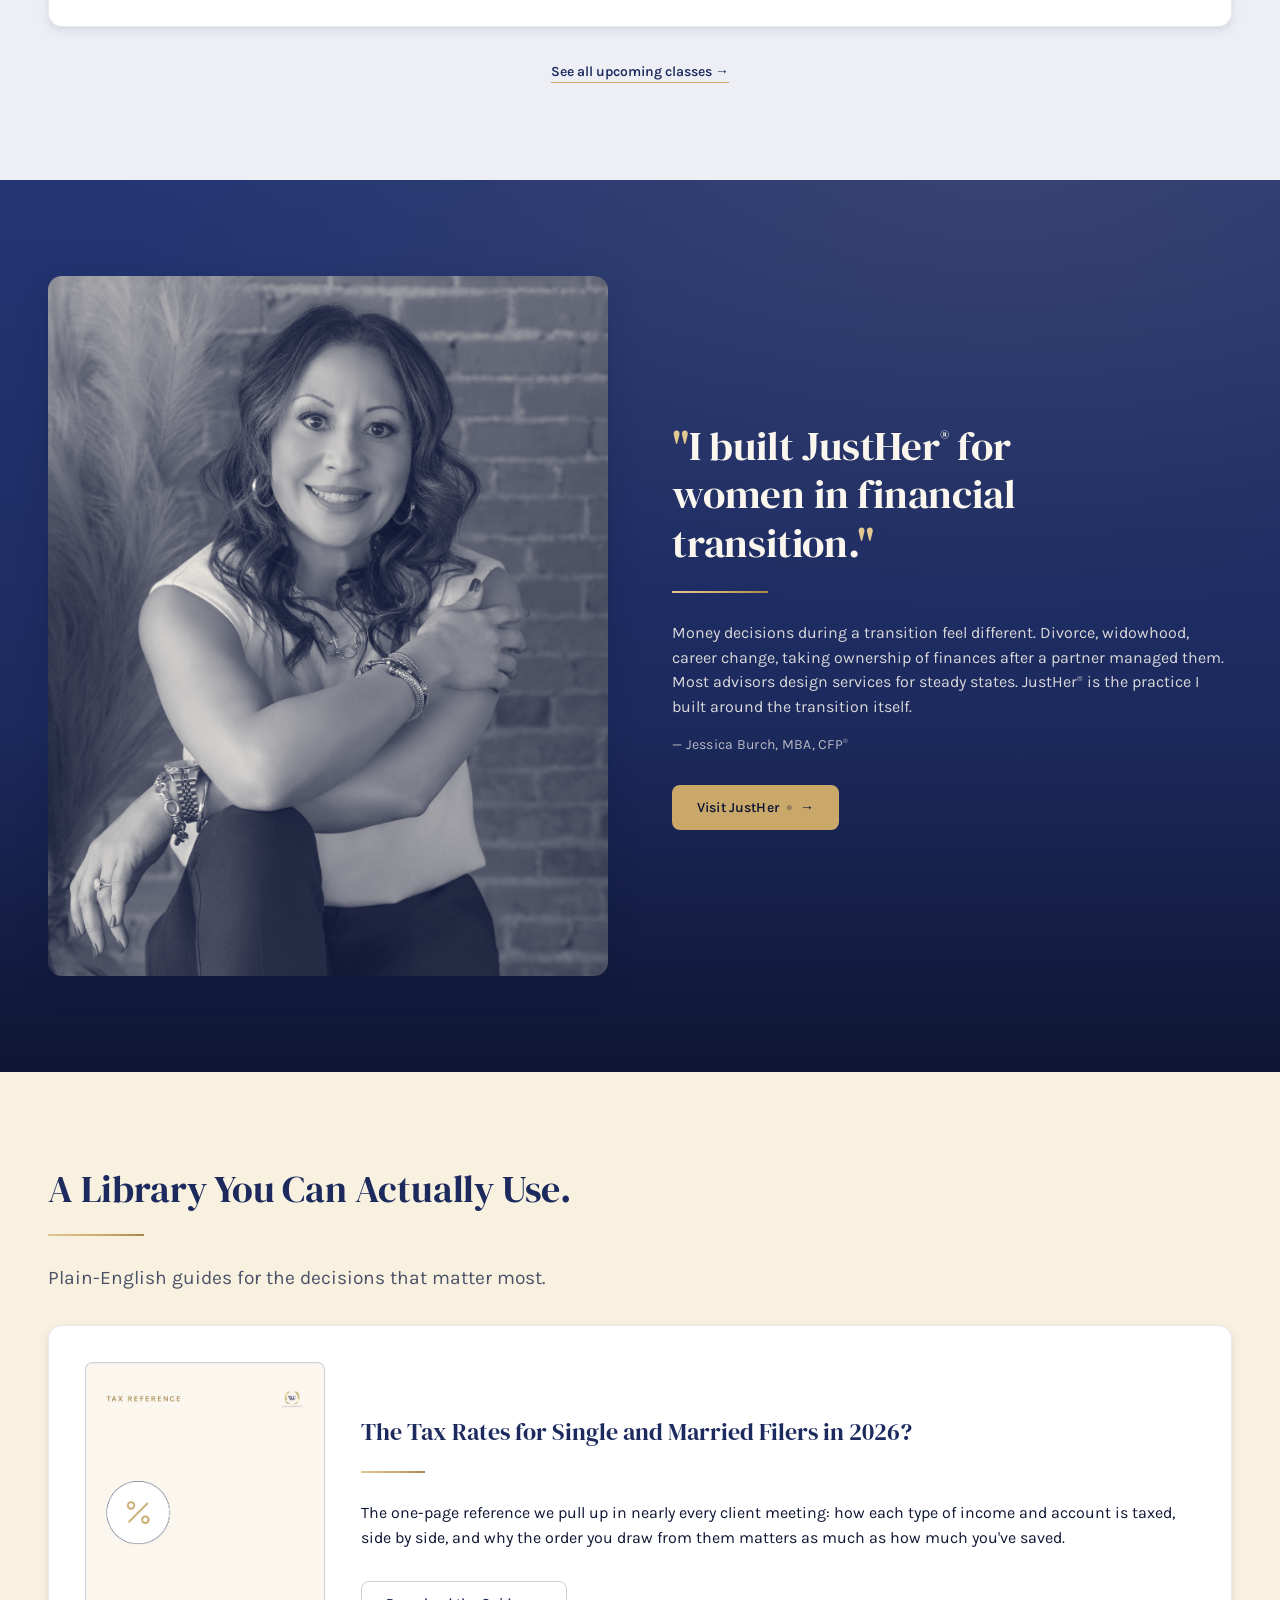
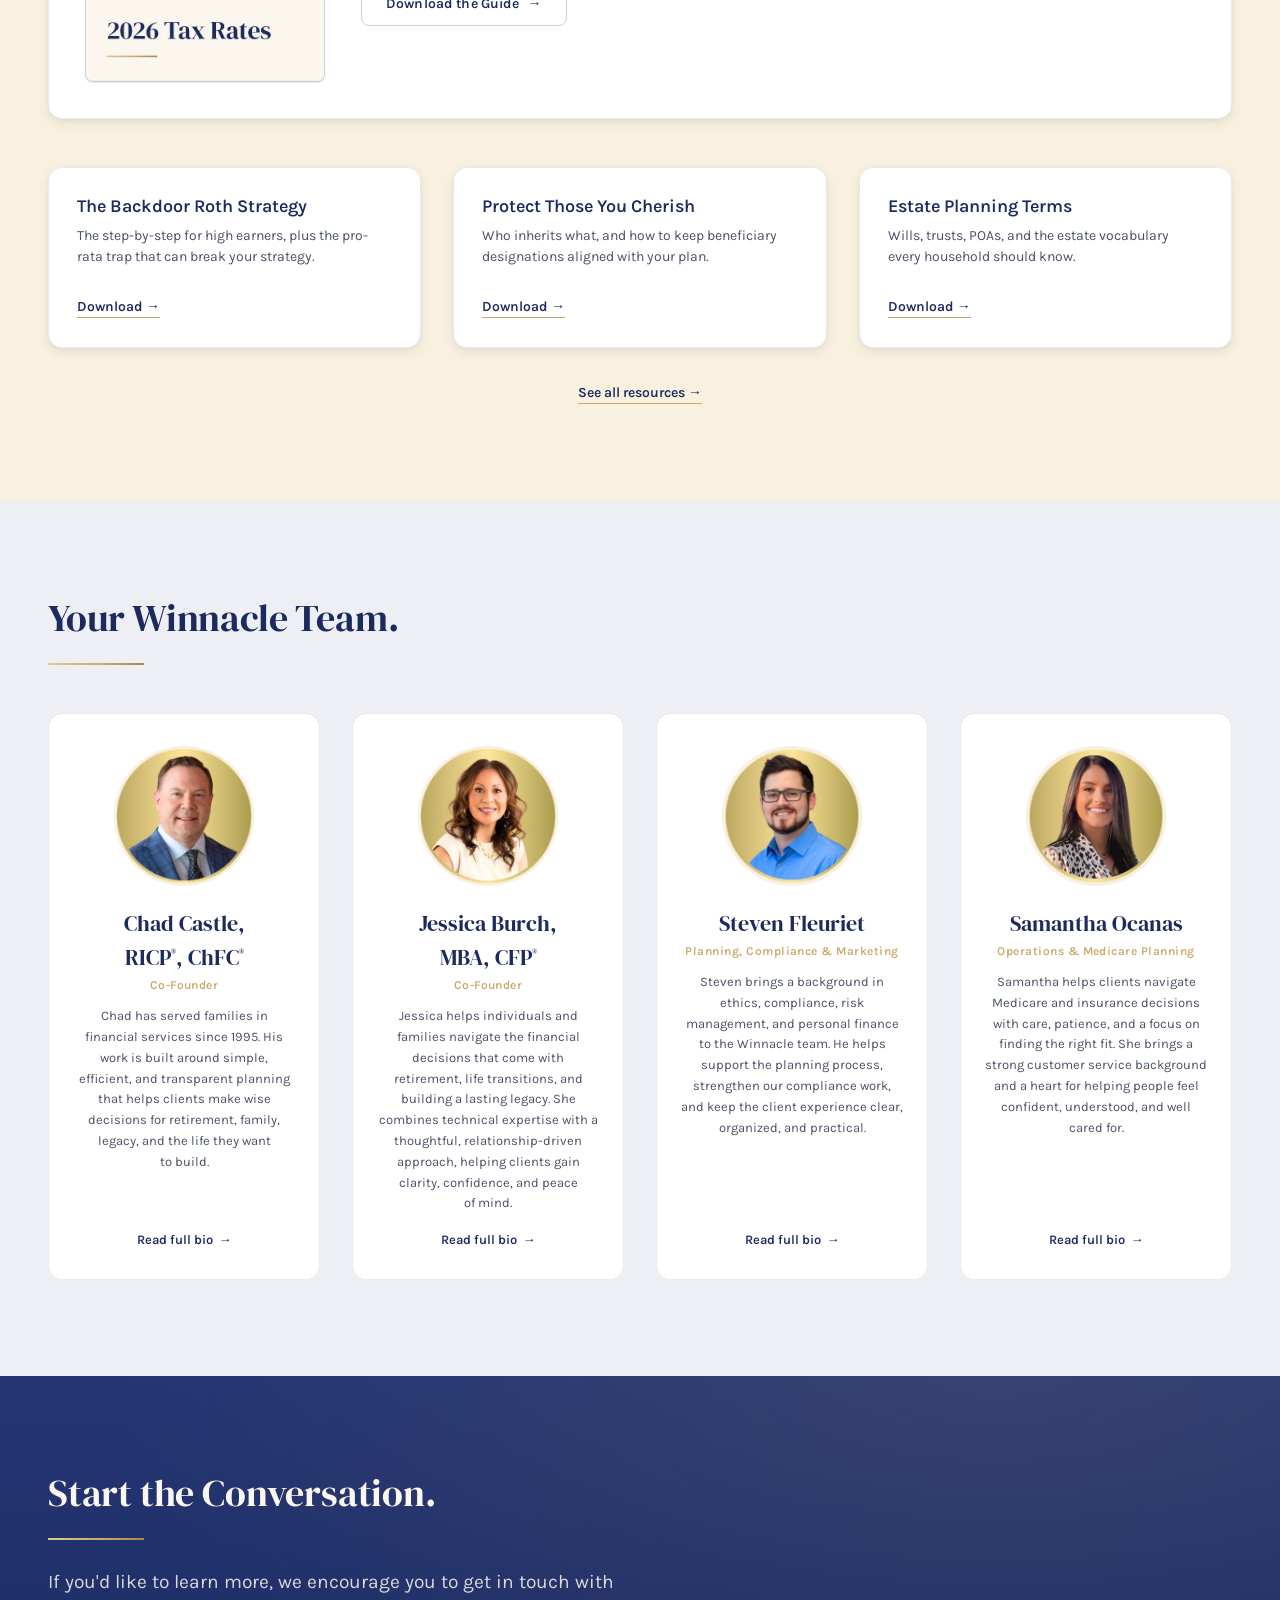
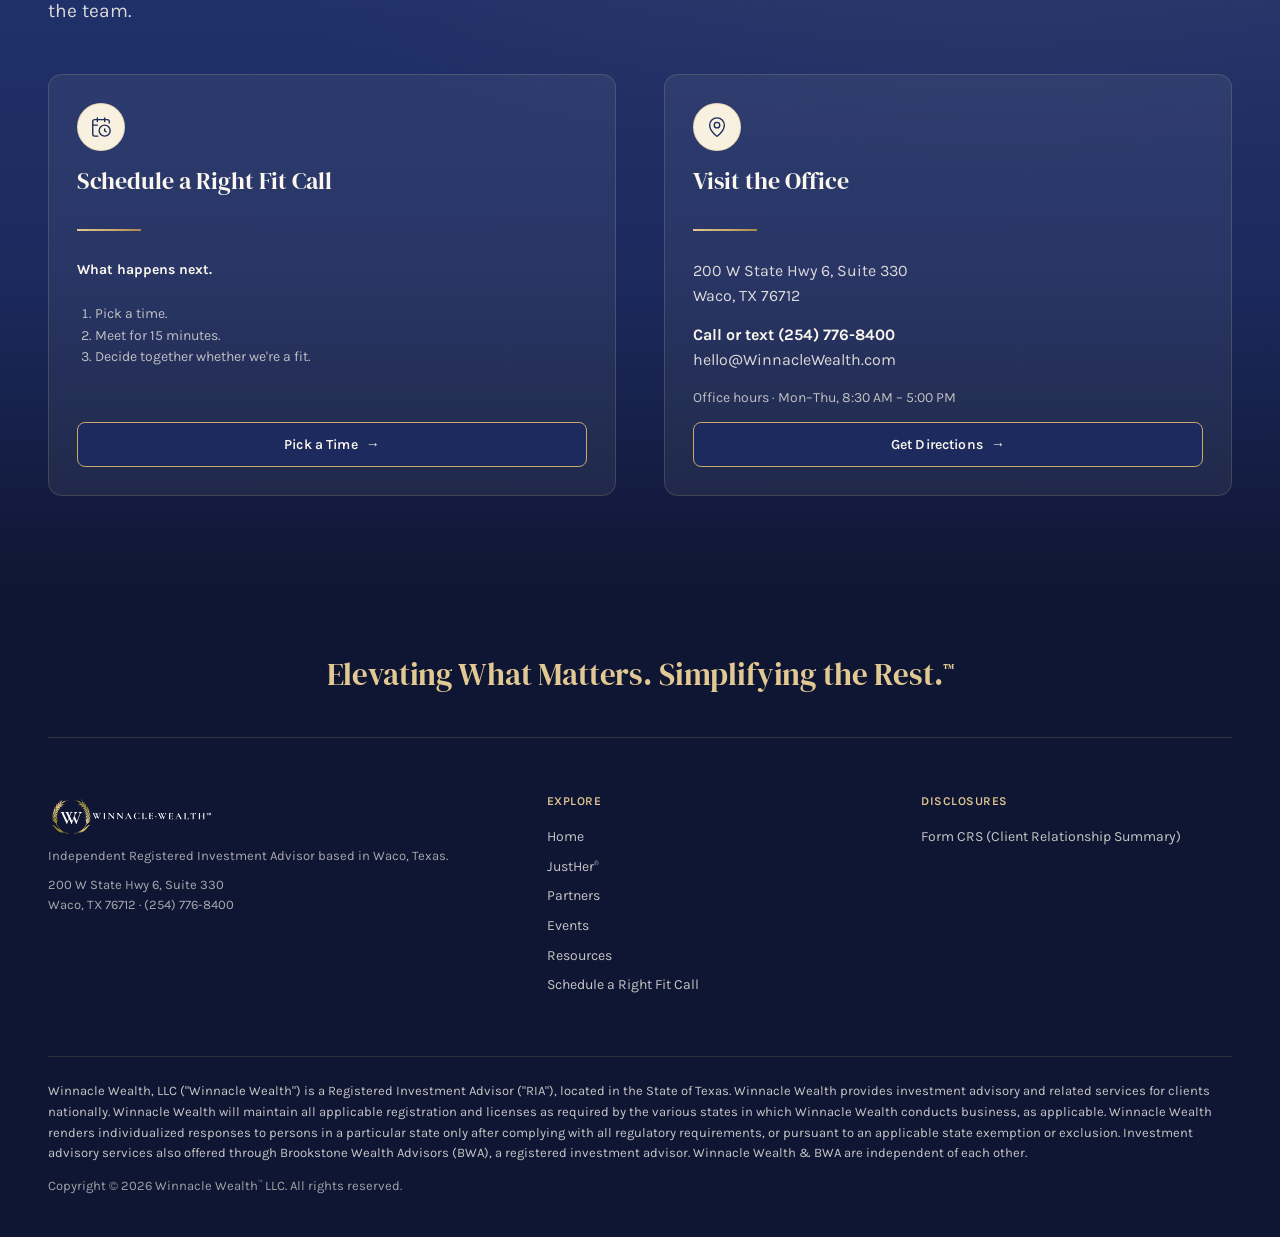
==== commit 1b1800f5: "Add registered mark to JustHer in the nav on every page" ====
--- a/index.html
+++ b/index.html
@@ -38,13 +38,13 @@
       </feComponentTransfer>
     </filter>
   </defs></svg>
-<a class="util-bar" href="spacex">For SpaceX Employees in Central Texas &nbsp;·&nbsp; <b>Financial planning during the lock up window</b></a>
+<a class="util-bar" href="spacex">For SpaceX Employees in Central Texas<span class="util-bar-sep"> &nbsp;·&nbsp; </span><b>Financial planning during the lock up window</b></a>
 <nav class="topnav">
     <div class="inner">
       <a href="./"><img src="assets/logo-horz-navy-gold.png" alt="Winnacle Wealth" /></a>
       <ul>
         <li><a href="./" class="is-current">Home</a></li>
-        <li><a href="justher">JustHer</a></li>
+        <li><a href="justher">JustHer<sup class="tm">®</sup></a></li>
         <li><a href="partners">Partners</a></li>
         <li><a href="events">Events</a></li>
         <li><a href="resources">Resources</a></li>
--- a/site.css
+++ b/site.css
@@ -36,6 +36,11 @@
 }
 .util-bar:hover { filter: brightness(1.05); color: var(--ww-navy-deep); border: 0; }
 .util-bar b { color: var(--ww-navy-deep); font-weight: var(--fw-strong); }
+/* Mobile: drop the bold phrase to its own line and hide the separator */
+@media (max-width: 680px) {
+  .util-bar .util-bar-sep { display: none; }
+  .util-bar b { display: block; }
+}
 
 .topnav {
   position: sticky; top: 0; z-index: 30;
